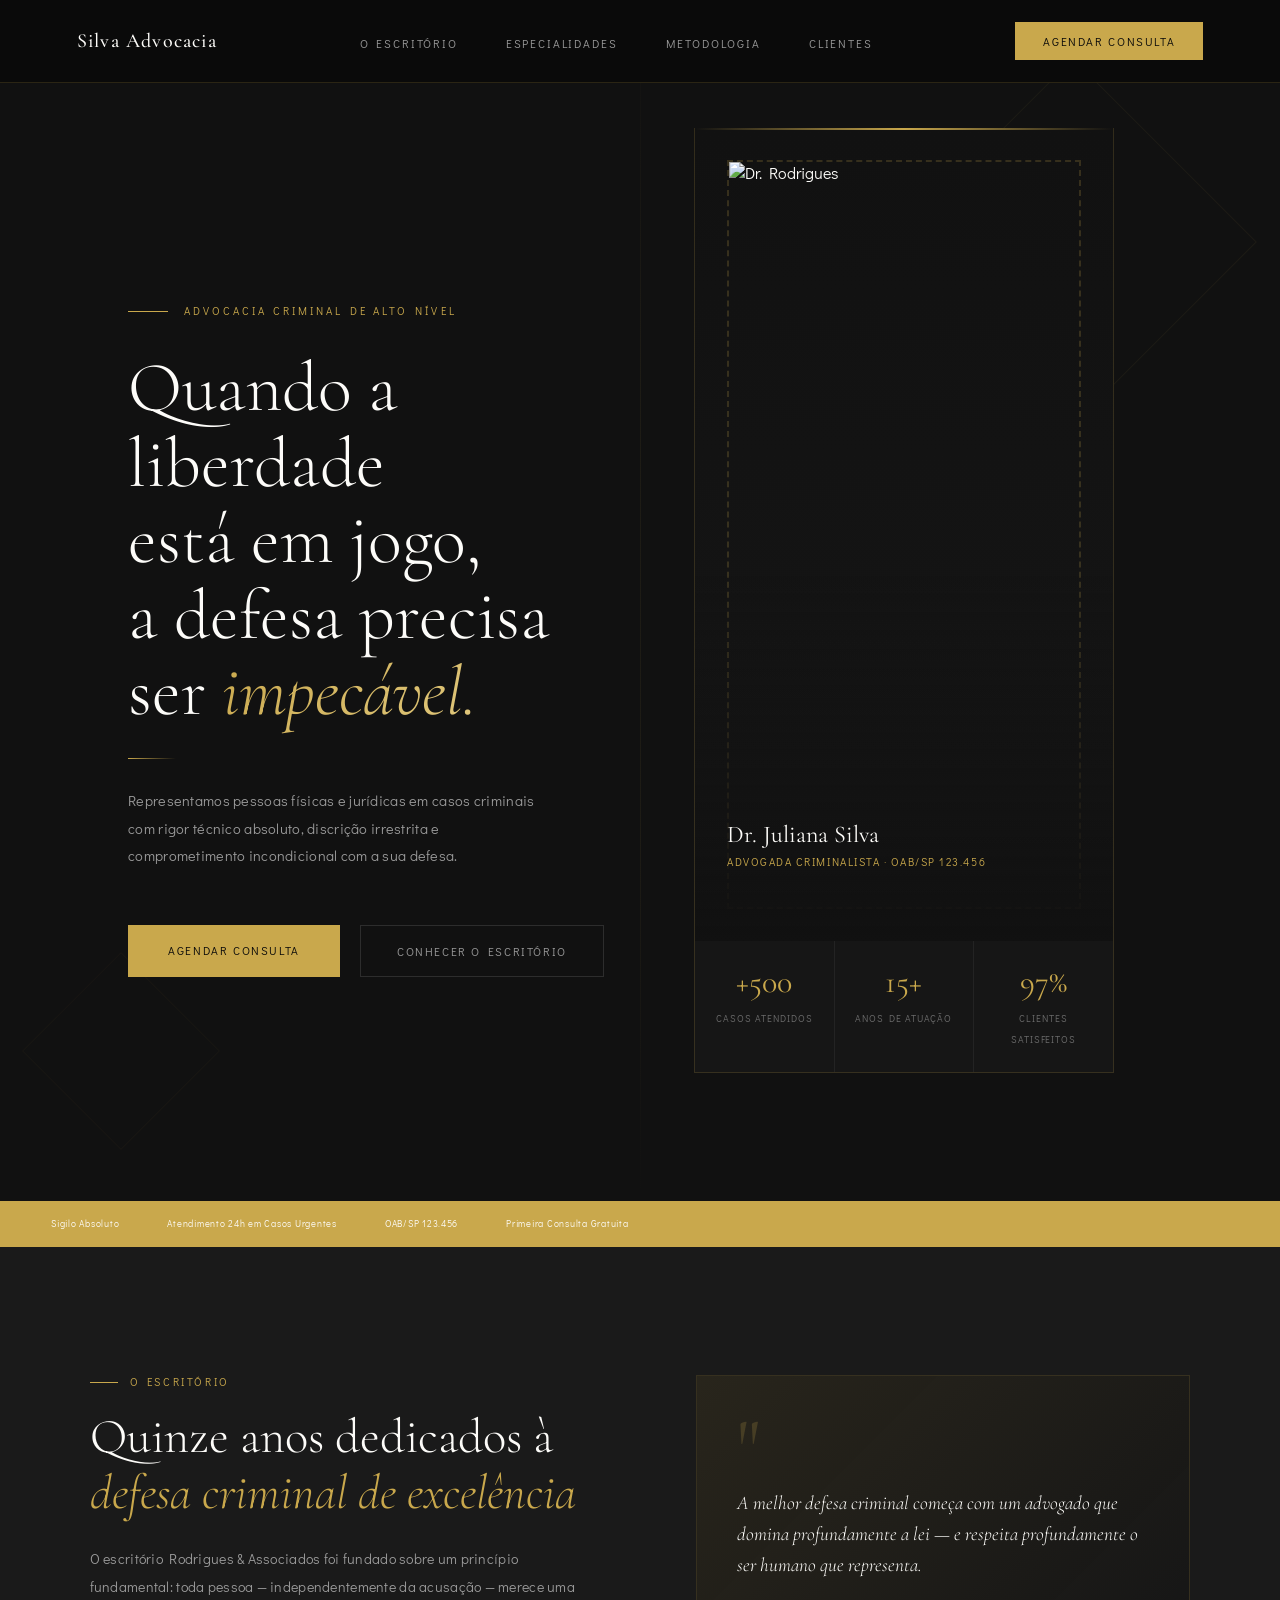
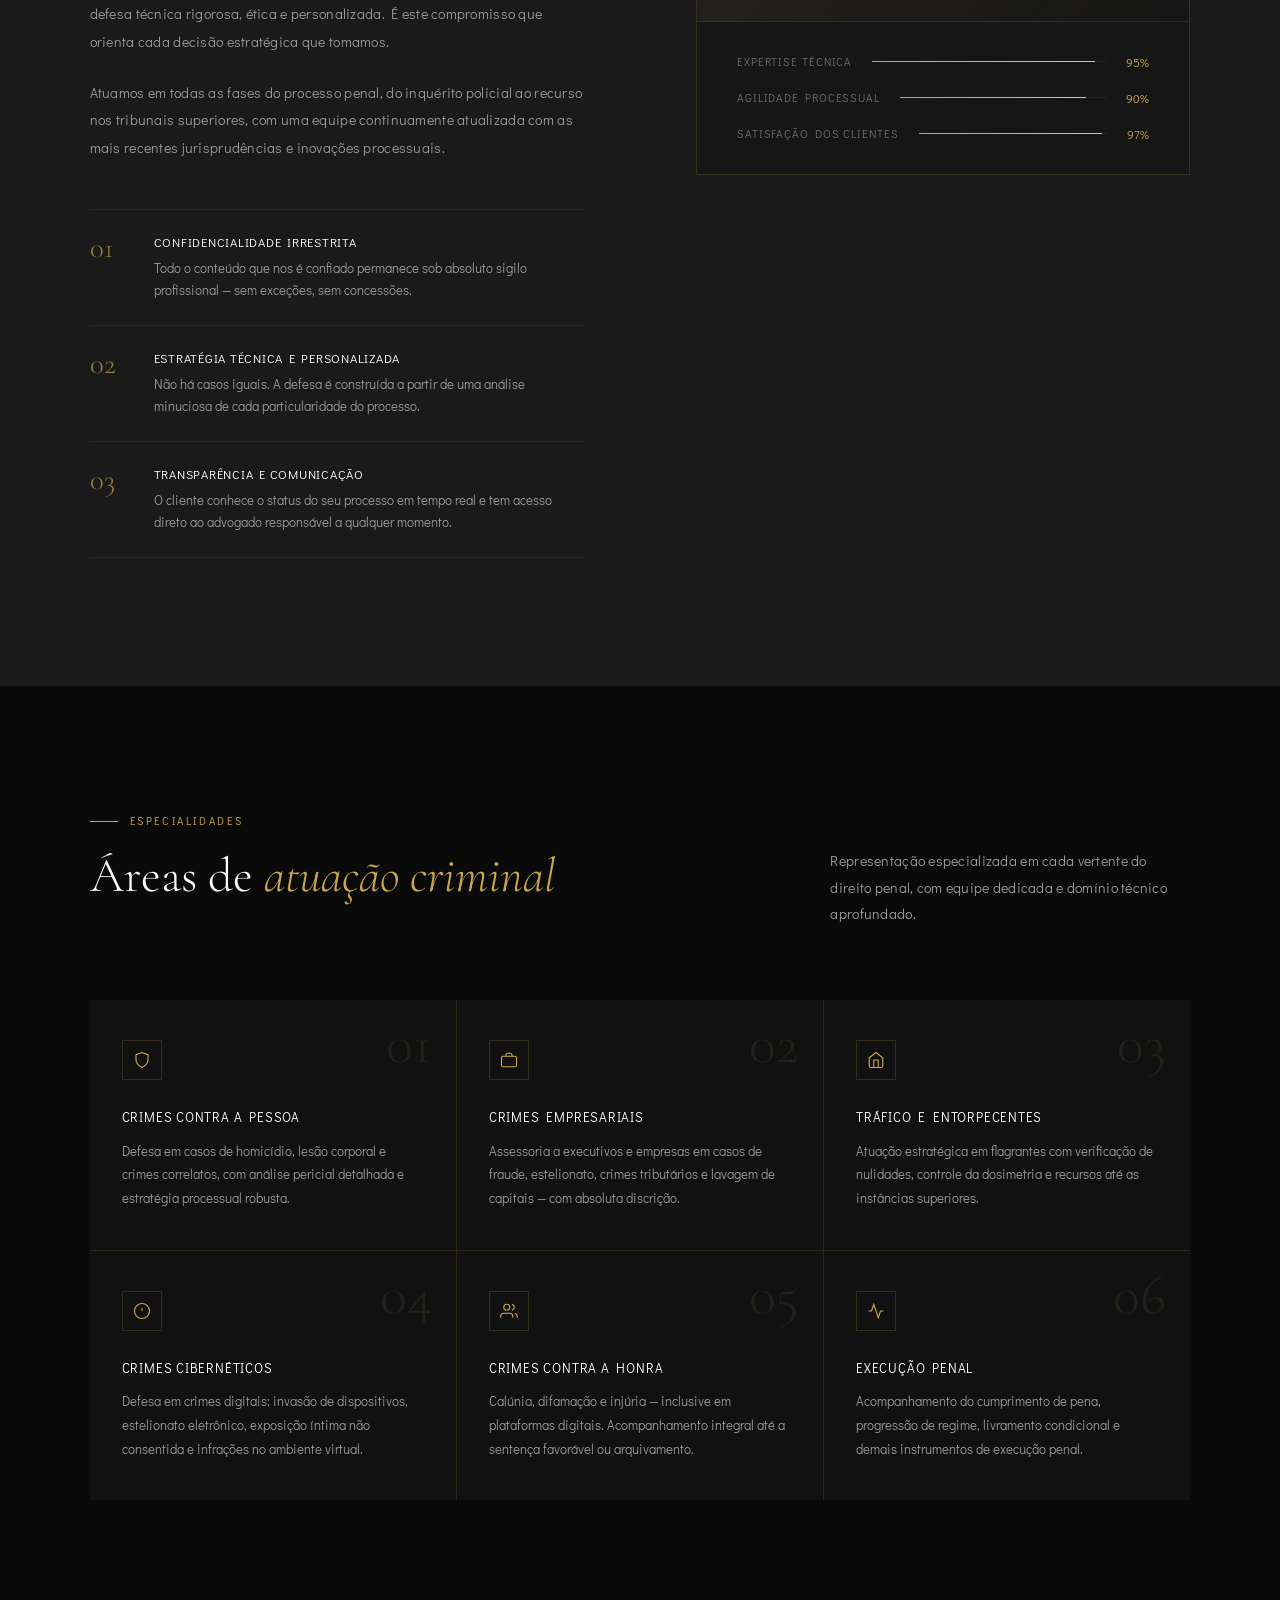
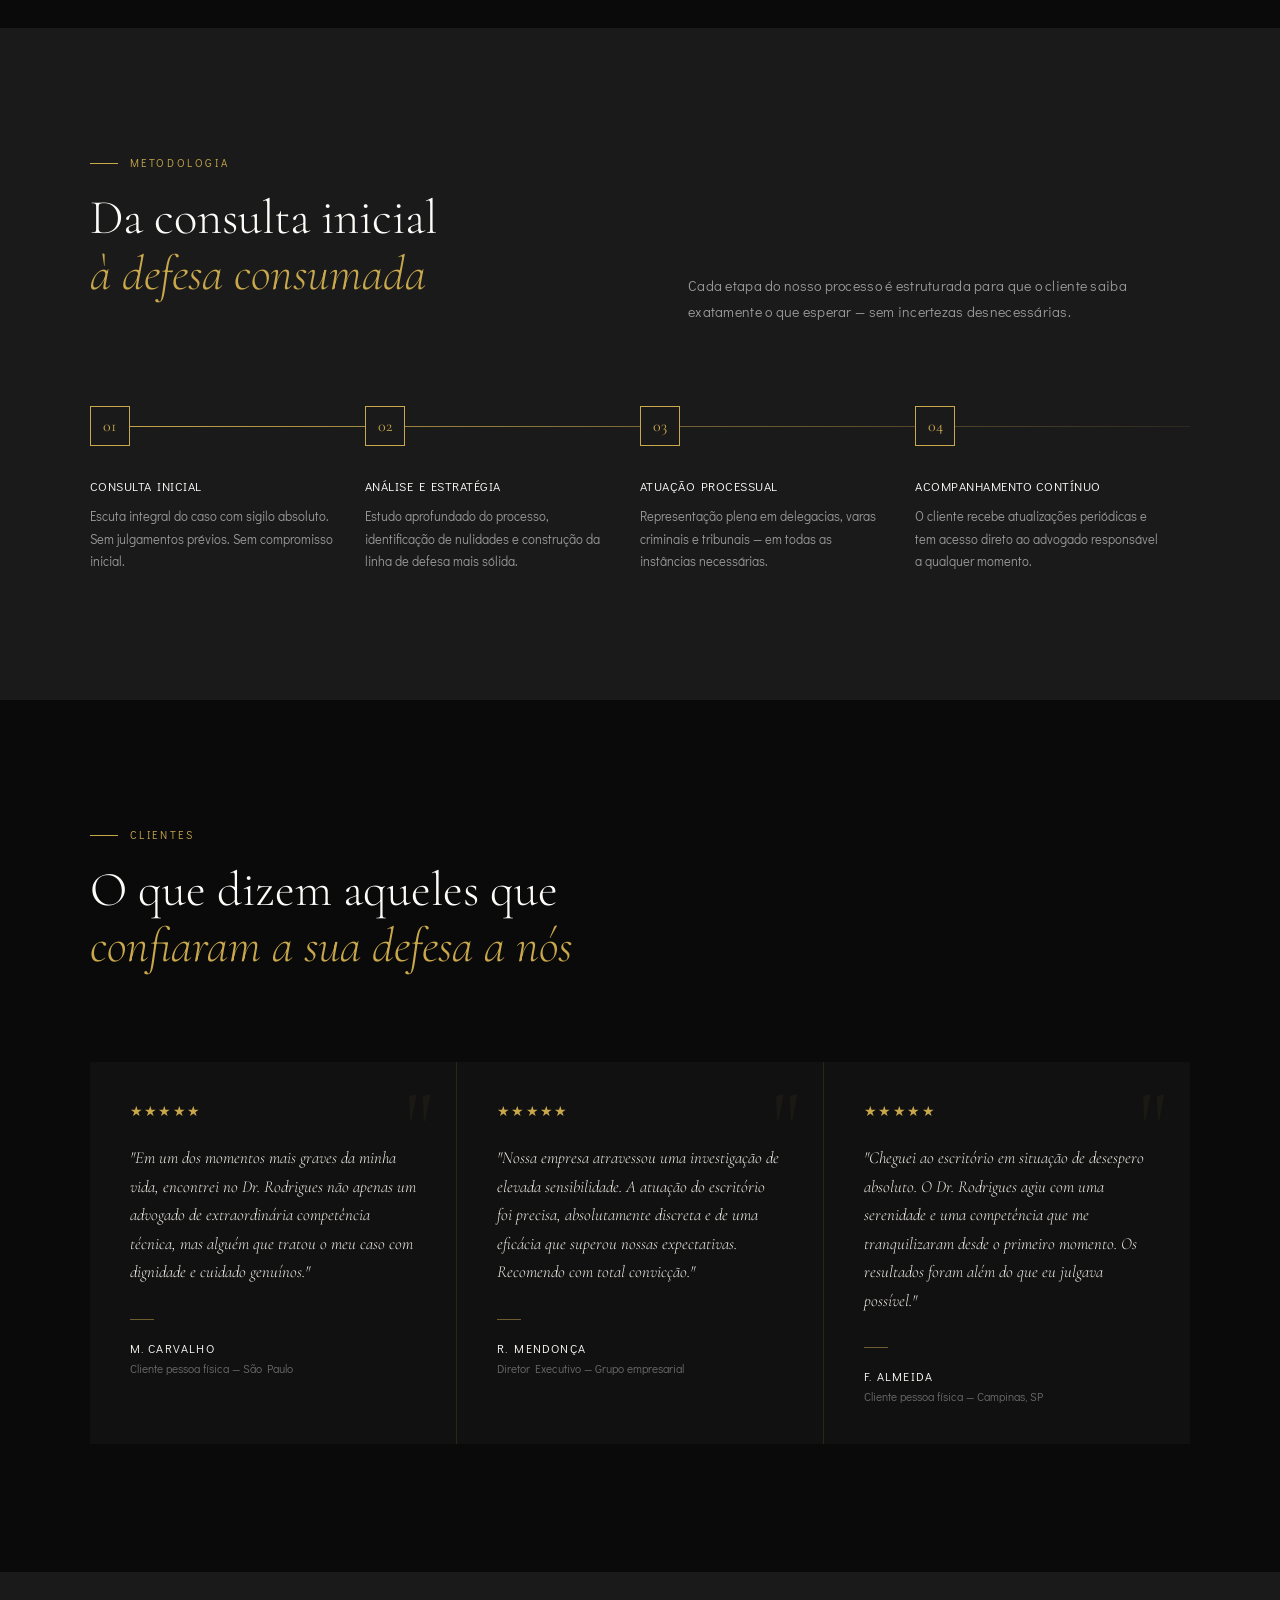
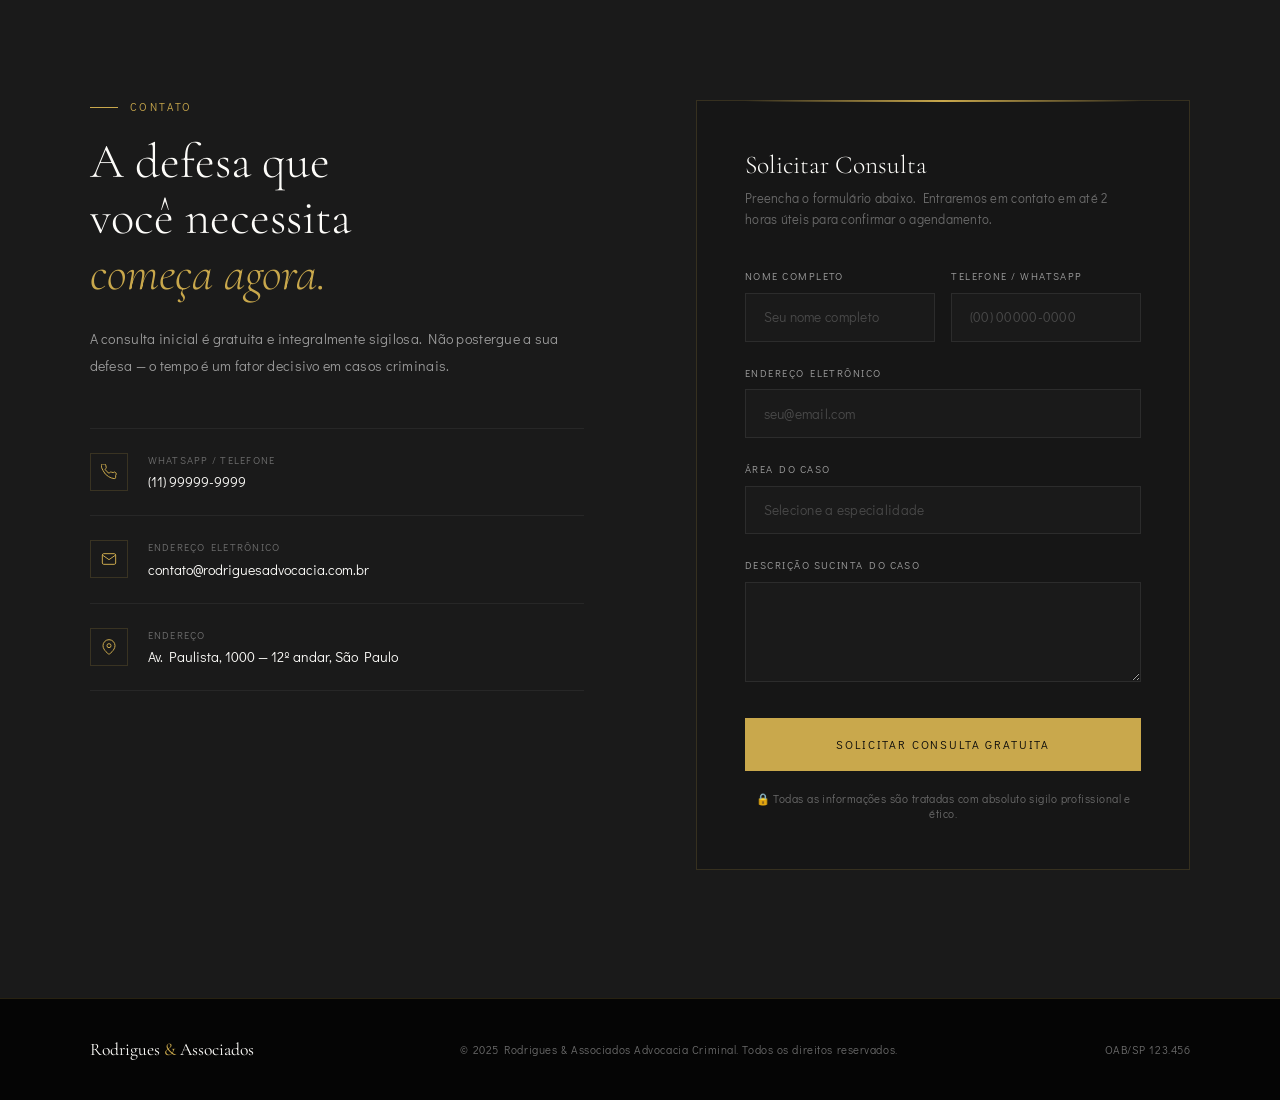
==== index.html @ e5c42076 "arquivo renomeado" ====
<!DOCTYPE html>
<html lang="pt-BR">
<head>
<meta charset="UTF-8">
<meta name="viewport" content="width=device-width, initial-scale=1.0">
<title>Silva — Advocacia Criminal</title>
<link rel="stylesheet" href="style.css">
<link href="https://fonts.googleapis.com/css2?family=Cormorant+Garamond:ital,wght@0,300;0,400;0,500;1,300;1,400;1,500&family=Didact+Gothic&display=swap" rel="stylesheet">

</head>
<body>

<nav>
  <div class="logo">
    Silva Advocacia
  </div>
  <ul class="nav-links">
    <li>
      <a href="#sobre">O Escritório</a>
    </li>
    <li>
      <a href="#areas">Especialidades</a>
    </li>
    <li>
      <a href="#processo">Metodologia</a>
    </li>
    <li>
      <a href="#depoimentos">Clientes</a>
    </li>
  </ul>

  <button class="nav-cta" onclick="document.getElementById('agendamento').scrollIntoView({behavior:'smooth'})">
    Agendar Consulta
  </button>

</nav>

<section class="hero">

  <div class="hero-line"></div>
  <div class="hero-deco"></div>
  <div class="hero-deco2"></div>
  <div class="hero-left">

    <div class="eyebrow-hero">
      Advocacia Criminal de Alto Nível
    </div>

    <h1>
      Quando a liberdade<br>está em jogo,<br>a defesa precisa<br>ser <em>impecável.</em>
    </h1>

    <div class="hero-div"></div>

    <p class="hero-sub">
      Representamos pessoas físicas e jurídicas em casos criminais com rigor técnico absoluto, discrição irrestrita e comprometimento incondicional com a sua defesa.
    </p>

    <div class="hero-btns">
      <a href="#agendamento" class="btn-g">
        Agendar Consulta
      </a>

      <a href="#sobre" class="btn-o">
        Conhecer o Escritório
      </a>

    </div>
  </div>
  <div class="hero-right">
    <div class="photo-wrap">
      <div class="photo-frame">
        <div class="photo-gold-line"></div>

        <!-- ✦ SUBSTITUA O BLOCO ABAIXO pela tag <img> quando tiver a foto:
             <img src="foto-do-advogado.jpg" alt="Dr. Rodrigues">
        -->
        <div class="photo-placeholder">
          <img src="imagens/juliana.svg" alt="Dr. Rodrigues">
        </div>

        <div class="photo-name">

          <div class="photo-name-title">
            Dr. Juliana Silva
          </div>

          <div class="photo-name-sub">
            Advogada Criminalista · OAB/SP 123.456
          </div>

        </div>
      </div>
      <div class="photo-stats">

        <div class="stat-i">
          <span class="stat-n">+500</span>
          <span class="stat-l">Casos Atendidos</span>
        </div>

        <div class="stat-i">
          <span class="stat-n">15+</span>
          <span class="stat-l">Anos de Atuação</span>
        </div>

        <div class="stat-i">
          <span class="stat-n">97%</span>
          <span class="stat-l">Clientes Satisfeitos</span>
        </div>

      </div>
    </div>
  </div>
</section>

<div class="strip">
  <div class="strip-i">
    Sigilo Absoluto
  </div>
  
    <div class="strip-sep"></div>

  <div class="strip-i">
    Atendimento 24h em Casos Urgentes
  </div>

  <div class="strip-sep"></div>

  <div class="strip-i">
    OAB/SP 123.456
  </div>

    <div class="strip-sep"></div>

  <div class="strip-i">
    Primeira Consulta Gratuita
  </div>

</div>

<section class="sobre" id="sobre">
  <div class="sobre-g">

    <div>
      <div class="eyebrow">
        O Escritório
      </div>

      <h2 class="sec-t">
        Quinze anos dedicados à<br><em>defesa criminal de excelência</em>
      </h2>

      <p class="sobre-p">
        O escritório Rodrigues & Associados foi fundado sobre um princípio fundamental: toda pessoa — independentemente da acusação — merece uma defesa técnica rigorosa, ética e personalizada. É este compromisso que orienta cada decisão estratégica que tomamos.
      </p>

      <p class="sobre-p">
        Atuamos em todas as fases do processo penal, do inquérito policial ao recurso nos tribunais superiores, com uma equipe continuamente atualizada com as mais recentes jurisprudências e inovações processuais.
      </p>

      <div class="pilares">
        <div class="pilar">
          <div class="pilar-n">
            01
          </div>

          <div>
            <div class="pilar-t">
            Confidencialidade Irrestrita
          </div>

          <div class="pilar-d">
            Todo o conteúdo que nos é confiado permanece sob absoluto sigilo profissional — sem exceções, sem concessões.
          </div>
        </div>
      </div>

        <div class="pilar">
          <div class="pilar-n">
            02
          </div>

          <div>
            <div class="pilar-t">
              Estratégia Técnica e Personalizada
            </div>

            <div class="pilar-d">
              Não há casos iguais. A defesa é construída a partir de uma análise minuciosa de cada particularidade do processo.
            </div>
          </div>
        </div>

        <div class="pilar">
          <div class="pilar-n">
            03
          </div>

          <div>
            <div class="pilar-t">
              Transparência e Comunicação
            </div>

            <div class="pilar-d">
              O cliente conhece o status do seu processo em tempo real e tem acesso direto ao advogado responsável a qualquer momento.
            </div>
          </div>
        </div>
      </div>
    </div>

    <div class="sobre-aside">
      <div class="aside-top">
        <span class="aside-qm">"</span>

        <div class="aside-q">
          A melhor defesa criminal começa com um advogado que domina profundamente a lei — e respeita profundamente o ser humano que representa.
        </div>
      </div>

      <div class="aside-m">
        <div class="metric">
          <span class="m-lbl">
            Expertise Técnica
          </span>

          <div class="m-track">
            <div class="m-fill" style="width:95%">
            </div>
          </div>

          <span class="m-val">
            95%
          </span>
        </div>

        <div class="metric">
          <span class="m-lbl">
            Agilidade Processual
          </span>

          <div class="m-track">
            <div class="m-fill" style="width:90%">
            </div>
          </div>

          <span class="m-val">
            90%
          </span>
        </div>

        <div class="metric">
          <span class="m-lbl">
            Satisfação dos Clientes
          </span>
          <div class="m-track">
            <div class="m-fill" style="width:97%">
            </div>
          </div>
          <span class="m-val">
            97%
          </span>
        </div>
      </div>
    </div>
  </div>
</section>

<section class="areas" id="areas">
  <div class="areas-h">
    <div>
      <div class="eyebrow">
        Especialidades
      </div>

      <h2 class="sec-t">
        Áreas de <em>atuação criminal</em>
      </h2>
    </div>

    <p class="sec-s" style="max-width:360px;">
      Representação especializada em cada vertente do direito penal, com equipe dedicada e domínio técnico aprofundado.
    </p>
  </div>

  <div class="areas-g">
    <div class="area-c">
      <div class="area-num">
        01
      </div>

      <div class="area-ico">
        <svg viewBox="0 0 24 24">
          <path d="M12 22s8-4 8-10V5l-8-3-8 3v7c0 6 8 10 8 10z"/>
        </svg>
      </div>

      <div class="area-t">
        Crimes contra a Pessoa
      </div>

      <div class="area-d">
        Defesa em casos de homicídio, lesão corporal e crimes correlatos, com análise pericial detalhada e estratégia processual robusta.
      </div>
    </div>

    <div class="area-c">
      <div class="area-num">
        02
      </div>

      <div class="area-ico">
        <svg viewBox="0 0 24 24">
          <rect x="2" y="7" width="20" height="14" rx="2"/>
          <path d="M16 7V5a2 2 0 00-2-2h-4a2 2 0 00-2 2v2"/>
        </svg>
      </div>

      <div class="area-t">
        Crimes Empresariais
      </div>

      <div class="area-d">
        Assessoria a executivos e empresas em casos de fraude, estelionato, crimes tributários e lavagem de capitais — com absoluta discrição.
      </div>
    </div>

    <div class="area-c">
      <div class="area-num">
        03
      </div>

      <div class="area-ico">
        <svg viewBox="0 0 24 24">
          <path d="M3 9l9-7 9 7v11a2 2 0 01-2 2H5a2 2 0 01-2-2z"/>
          <polyline points="9 22 9 12 15 12 15 22"/>
        </svg>
      </div>

      <div class="area-t">
        Tráfico e Entorpecentes
      </div>

      <div class="area-d">
        Atuação estratégica em flagrantes com verificação de nulidades, controle da dosimetria e recursos até as instâncias superiores.
      </div>
    </div>

    <div class="area-c">
      <div class="area-num">
        04
      </div>

      <div class="area-ico">
        <svg viewBox="0 0 24 24">
          <circle cx="12" cy="12" r="10"/>
          <line x1="12" y1="8" x2="12" y2="12"/>
          <line x1="12" y1="16" x2="12.01" y2="16"/>
        </svg>
      </div>

      <div class="area-t">
        Crimes Cibernéticos
      </div>

      <div class="area-d">
        Defesa em crimes digitais: invasão de dispositivos, estelionato eletrônico, exposição íntima não consentida e infrações no ambiente virtual.
      </div>
    </div>

    <div class="area-c">
      <div class="area-num">
        05
      </div>

      <div class="area-ico">
        <svg viewBox="0 0 24 24">
          <path d="M17 21v-2a4 4 0 00-4-4H5a4 4 0 00-4 4v2"/>
          <circle cx="9" cy="7" r="4"/>
          <path d="M23 21v-2a4 4 0 00-3-3.87"/>
          <path d="M16 3.13a4 4 0 010 7.75"/>
        </svg>
      </div>

      <div class="area-t">
        Crimes contra a Honra
      </div>

      <div class="area-d">
        Calúnia, difamação e injúria — inclusive em plataformas digitais. Acompanhamento integral até a sentença favorável ou arquivamento.
      </div>
    </div>

    <div class="area-c">
      <div class="area-num">
        06
      </div>

      <div class="area-ico">
        <svg viewBox="0 0 24 24">
          <polyline points="22 12 18 12 15 21 9 3 6 12 2 12"/>
        </svg>
      </div>

      <div class="area-t">
        Execução Penal
      </div>

      <div class="area-d">
        Acompanhamento do cumprimento de pena, progressão de regime, livramento condicional e demais instrumentos de execução penal.
      </div>
    </div>

  </div>
</section>

<section class="processo" id="processo">
  <div class="proc-h">
    <div>
      <div class="eyebrow">
        Metodologia
      </div>

      <h2 class="sec-t">
        Da consulta inicial<br><em>à defesa consumada</em>
      </h2>
    </div>

    <p class="sec-s">
      Cada etapa do nosso processo é estruturada para que o cliente saiba exatamente o que esperar — sem incertezas desnecessárias.
    </p>
  </div>

  <div class="steps">
    <div class="steps-line"></div>

    <div class="step">
      <div class="step-c">
        01
      </div>

      <div class="step-t">
        Consulta Inicial
      </div>

      <div class="step-d">
        Escuta integral do caso com sigilo absoluto. Sem julgamentos prévios. Sem compromisso inicial.
      </div>
    </div>

    <div class="step">
      <div class="step-c">
        02
      </div>

      <div class="step-t">
        Análise e Estratégia
      </div>

      <div class="step-d">
        Estudo aprofundado do processo, identificação de nulidades e construção da linha de defesa mais sólida.
      </div>
    </div>

    <div class="step">
      <div class="step-c">
        03
      </div>

      <div class="step-t">
        Atuação Processual
      </div>

      <div class="step-d">
        Representação plena em delegacias, varas criminais e tribunais — em todas as instâncias necessárias.
      </div>
    </div>

    <div class="step">
      <div class="step-c">
        04
      </div>

      <div class="step-t">
        Acompanhamento Contínuo
      </div>

      <div class="step-d">
        O cliente recebe atualizações periódicas e tem acesso direto ao advogado responsável a qualquer momento.
      </div>
    </div>
  </div>
</section>

<section class="depoimentos" id="depoimentos">
  <div class="dep-h">
    <div>
      <div class="eyebrow">
        Clientes
      </div>

      <h2 class="sec-t">
        O que dizem aqueles que<br><em>confiaram a sua defesa a nós</em>
      </h2>
    </div>
  </div>

  <div class="dep-g">
    <div class="dep-c">
      <div class="dep-stars">
        ★★★★★
      </div>

      <div class="dep-txt">
        "Em um dos momentos mais graves da minha vida, encontrei no Dr. Rodrigues não apenas um advogado de extraordinária competência técnica, mas alguém que tratou o meu caso com dignidade e cuidado genuínos."
      </div>

      <div class="dep-sep"></div>
      <div class="dep-name">
        M. Carvalho
      </div>

      <div class="dep-role">
        Cliente pessoa física — São Paulo
      </div>
    </div>

    <div class="dep-c">
      <div class="dep-stars">
        ★★★★★
      </div>

      <div class="dep-txt">
        "Nossa empresa atravessou uma investigação de elevada sensibilidade. A atuação do escritório foi precisa, absolutamente discreta e de uma eficácia que superou nossas expectativas. Recomendo com total convicção."
      </div>

      <div class="dep-sep"></div>

      <div class="dep-name">
        R. Mendonça
      </div>

      <div class="dep-role">
        Diretor Executivo — Grupo empresarial
      </div>
    </div>

    <div class="dep-c">
      <div class="dep-stars">
        ★★★★★
      </div>
      <div class="dep-txt">
        "Cheguei ao escritório em situação de desespero absoluto. O Dr. Rodrigues agiu com uma serenidade e uma competência que me tranquilizaram desde o primeiro momento. Os resultados foram além do que eu julgava possível."
      </div>

      <div class="dep-sep"></div>
      <div class="dep-name">
        F. Almeida
      </div>

      <div class="dep-role">
        Cliente pessoa física — Campinas, SP
      </div>
    </div>
  </div>
</section>

<section class="agendamento" id="agendamento">
  <div class="agend-g">
    <div>
      <div class="eyebrow">
        Contato
      </div>

      <h2 class="sec-t">
        A defesa que<br>você necessita<br><em>começa agora.</em>
      </h2>

      <p class="sec-s">
        A consulta inicial é gratuita e integralmente sigilosa. Não postergue a sua defesa — o tempo é um fator decisivo em casos criminais.
      </p>

      <div class="contatos">
        <div class="contato">
          <div class="ct-ico">
            <svg viewBox="0 0 24 24">
              <path d="M22 16.92v3a2 2 0 01-2.18 2 19.79 19.79 0 01-8.63-3.07A19.5 19.5 0 013.07 9.81 19.79 19.79 0 01.06 1.18 2 2 0 012.06 0h3a2 2 0 012 1.72c.127.96.361 1.903.7 2.81a2 2 0 01-.45 2.11L6.09 7.91a16 16 0 006 6l1.27-1.27a2 2 0 012.11-.45c.907.339 1.85.573 2.81.7A2 2 0 0122 16.92z"/>
            </svg>
          </div>

          <div>
            <div class="ct-l">
              WhatsApp / Telefone
            </div>

            <div class="ct-v">
              (11) 99999-9999
            </div>
          </div>
        </div>

        <div class="contato">
          <div class="ct-ico">
            <svg viewBox="0 0 24 24">
              <path d="M4 4h16c1.1 0 2 .9 2 2v12c0 1.1-.9 2-2 2H4c-1.1 0-2-.9-2-2V6c0-1.1.9-2 2-2z"/>
              <polyline points="22,6 12,13 2,6"/>
            </svg>
          </div>

          <div>
            <div class="ct-l">
              Endereço Eletrônico
            </div>

            <div class="ct-v">
              contato@rodriguesadvocacia.com.br
            </div>
          </div>
        </div>

        <div class="contato">
          <div class="ct-ico">
            <svg viewBox="0 0 24 24">
              <path d="M21 10c0 7-9 13-9 13s-9-6-9-13a9 9 0 0118 0z"/>
              <circle cx="12" cy="10" r="3"/>
            </svg>
          </div>

          <div>
            <div class="ct-l">
              Endereço
            </div>

            <div class="ct-v">
              Av. Paulista, 1000 — 12º andar, São Paulo
            </div>
          </div>
        </div>
      </div>
    </div>

    <div class="form-w">
      <div class="form-h">
        Solicitar Consulta
      </div>

      <div class="form-s">
        Preencha o formulário abaixo. Entraremos em contato em até 2 horas úteis para confirmar o agendamento.
      </div>

      <div class="fg-row">
        <div class="fg">
          <label>
            Nome Completo
          </label>

          <input type="text" placeholder="Seu nome completo">
        </div>

        <div class="fg">
          <label>
            Telefone / WhatsApp
          </label>

          <input type="tel" placeholder="(00) 00000-0000">
        </div>
      </div>

      <div class="fg">
        <label>
          Endereço Eletrônico
        </label>
        <input type="email" placeholder="seu@email.com">
      </div>

      <div class="fg">
        <label>
          Área do Caso
        </label>

        <select>
          <option value="" disabled selected>
            Selecione a especialidade
          </option>

          <option>
            Crimes contra a Pessoa
          </option>

          <option>
            Crimes Empresariais
          </option>

          <option>
            Tráfico e Entorpecentes
          </option>

          <option>
            Crimes Cibernéticos
          </option>

          <option>
            Crimes contra a Honra
          </option>

          <option>
            Execução Penal
          </option>

          <option>
            Outro
          </option>

        </select>
      </div>

      <div class="fg">
        <label>
          Descrição Sucinta do Caso
        </label>

        <textarea placeholder="Descreva brevemente a situação...">
        </textarea>
      </div>

      <button class="btn-sub">
        Solicitar Consulta Gratuita
      </button>

      <div class="form-note">
        🔒 Todas as informações são tratadas com absoluto sigilo profissional e ético.
      </div>
    </div>
  </div>
</section>

<footer>
  <div class="f-logo">
    Rodrigues <span>&</span> Associados
  </div>

  <div class="f-copy">
    © 2025 Rodrigues & Associados Advocacia Criminal. Todos os direitos reservados.
  </div>

  <div class="f-oab">
    OAB/SP 123.456
  </div>
  
</footer>
</body>
</html>
---- style.css ----
:root {
    --black:      #0A0A0A;
    --black-r:    #111111;
    --black-s:    #1A1A1A;
    --black-c:    #161616;
    --gold:       #C9A84C;
    --gold-l:     #E2C97E;
    --gold-dim:   rgba(201,168,76,0.1);
    --off:        #F0EDE6;
    --white:      #FDFCF9;
    --gray:       #6B6B6B;
    --gray-l:     #9A9A9A;
    --gray-m:     #4A4A4A;
    --bdr:        rgba(201,168,76,0.18);
    --bdr-s:      rgba(255,255,255,0.06);
  }
  *,*::before,*::after{
    box-sizing:border-box;
    margin:0;
    padding:0
    }

  html{
    scroll-behavior:smooth
    }

  body{
    font-family:'Didact Gothic',sans-serif;background:
    var(--black);
    color:var(--white);
    overflow-x:hidden
    }

  nav{
    position:fixed;
    top:0;
    left:0;
    right:0;
    z-index:100;
    display:flex;
    align-items:center;
    justify-content:space-between;
    padding:1.4rem 6%;
    background:rgba(10,10,10,0.94);
    backdrop-filter:blur(20px);
    border-bottom:1px solid var(--bdr)
    }

  .logo{
    font-family:'Cormorant Garamond',serif;
    font-size:1.25rem;
    font-weight:500;
    color:var(--white);
    letter-spacing:.06em
    }

  .logo span{
    color:var(--gold)
    }

  .nav-links{
    display:flex;
    gap:3rem;
    list-style:none
    }

  .nav-links a{
    font-size:.72rem;
    letter-spacing:.16em;
    text-transform:uppercase;
    color:var(--gray-l);
    text-decoration:none;
    transition:color .2s
    }

  .nav-links a:hover{
    color:var(--gold)
    }

  .nav-cta{
    font-family:'Didact Gothic',sans-serif;
    font-size:.72rem;
    letter-spacing:.14em;
    text-transform:uppercase;
    color:var(--black);
    background:var(--gold);
    border:none;
    padding:.7rem 1.75rem;
    cursor:pointer;
    transition:background .2s
    }

  .nav-cta:hover{
    background:var(--gold-l)
    }

  .hero{
    min-height:100vh;
    display:grid;
    grid-template-columns:1fr 1fr;
    position:relative;
    overflow:hidden;
    background:var(--black-r)
    }

  .hero-line{
    position:absolute;
    top:0;
    bottom:0;
    left:50%;
    width:1px;
    background:linear-gradient(180deg,transparent,var(--gold) 30%,var(--gold) 70%,transparent);
    opacity:.07
    }

  .hero-deco{
    position:absolute;
    top:7rem;
    right:6%;
    width:260px;
    height:260px;
    border:1px solid var(--bdr);
    transform:rotate(45deg);opacity:.35
    }

  .hero-deco2{
    position:absolute;
    bottom:5rem;
    left:4%;
    width:140px;
    height:140px;
    border:1px solid var(--bdr);
    transform:rotate(45deg);
    opacity:.18
    }

  .hero-left{
    display:flex;
    flex-direction:column;
    justify-content:center;
    padding:11rem 5% 6rem 7%;
    position:relative;z-index:2
    }

  .eyebrow-hero{
    font-size:.68rem;
    letter-spacing:.28em;
    text-transform:uppercase;
    color:var(--gold);
    margin-bottom:2rem;
    display:flex;
    align-items:center;
    gap:1rem
    }

  .eyebrow-hero::before{
    content:'';
    width:40px;
    height:1px;
    background:var(--gold)
    }

  .hero h1{
    font-family:'Cormorant Garamond',serif;
    font-size:clamp(3rem,5.5vw,5rem);
    font-weight:300;
    line-height:1.08;
    color:var(--white);
    margin-bottom:1.75rem
    }

  .hero h1 em{
    font-style:italic;
    background:linear-gradient(135deg,var(--gold),var(--gold-l));-webkit-background-clip:text;
    -webkit-text-fill-color:transparent;
    background-clip:text
    }

  .hero-div{
    width:48px;
    height:1px;
    background:linear-gradient(90deg,var(--gold),transparent);
    margin-bottom:1.75rem
    }

  .hero-sub{
    font-size:.9rem;
    line-height:1.9;
    color:var(--gray-l);
    max-width:420px;
    margin-bottom:3.5rem;
    letter-spacing:.02em
    }

  .hero-btns{
    display:flex;
    gap:1.25rem;
    flex-wrap:wrap
    }

  .btn-g{
    font-family:'Didact Gothic',sans-serif;
    font-size:.72rem;
    letter-spacing:.14em;
    text-transform:uppercase;
    color:var(--black);
    background:var(--gold);
    border:none;
    padding:1.1rem 2.5rem;
    cursor:pointer;
    transition:all .2s;
    text-decoration:none;
    display:inline-block
    }

  .btn-g:hover{
    background:var(--gold-l);
    transform:translateY(-2px)
    }

  .btn-o{
    font-family:'Didact Gothic',sans-serif;
    font-size:.72rem;
    letter-spacing:.14em;
    text-transform:uppercase;
    color:var(--gray-l);
    border:1px solid rgba(255,255,255,.12);
    background:transparent;
    padding:1.1rem 2.25rem;
    cursor:pointer;
    transition:all .2s;
    text-decoration:none;
    display:inline-block
    }

  .btn-o:hover{
    border-color:var(--gold);
    color:var(--gold)
    }

  .hero-right{
    position:relative;
    z-index:2;
    display:flex;
    align-items:flex-end;
    justify-content:center;
    padding:0 6% 0 2%
    }

  .photo-wrap{
    width:100%;
    max-width:420px;
    height:100%;
    min-height:100vh;
    position:relative;
    display:flex;
    flex-direction:column;
    justify-content:flex-end
    }

  .photo-frame{
    position:relative;
    flex:1;
    min-height:75vh;
    border-left:1px solid var(--bdr);
    border-right:1px solid var(--bdr);
    overflow:hidden;
    background:linear-gradient(180deg,var(--black-r) 0%,var(--black-c) 100%);
  }
  .photo-frame img{
    width:100%;
    height:100%;
    object-fit:cover;
    object-position:center top;
    transition: transform .8s ease;
    display:block;
    filter:grayscale(15%)
    }

    .photo-frame:hover img{
    transform: scale(1.04);
}

  .photo-placeholder{
    position:absolute;
    inset:0;
    display:flex;
    flex-direction:column;
    align-items:center;
    justify-content:center;
    gap:1rem;
    border:2px dashed rgba(201,168,76,0.2);
    margin:2rem;
  }
  .photo-placeholder svg{
    width:48px;
    height:48px;
    stroke:var(--gold);
    fill:none;
    stroke-width:1;
    opacity:.4
    }

  .photo-placeholder span{
    font-size:.7rem;
    letter-spacing:.14em;
    text-transform:uppercase;
    color:var(--gray);
    text-align:center;
    line-height:1.6
    }

  .photo-frame::after{
    content:'';
    position:absolute;
    bottom:0;
    left:0;
    right:0;
    height:45%;
    background:linear-gradient(0deg,var(--black-r) 0%,transparent 100%);
    pointer-events:none;
  }

  .photo-gold-line{
    position:absolute;
    top:0;
    left:0;
    right:0;
    height:2px;
    background:linear-gradient(90deg,transparent,var(--gold),transparent)
    }

  .photo-stats{
    display:grid;
    grid-template-columns:repeat(3,1fr);
    border:1px solid var(--bdr);border-top:none;
    background:var(--black-c);
    }

  .stat-i{
    padding:1.6rem 1rem;
    border-right:1px solid var(--bdr-s);
    text-align:center
    }

  .stat-i:hover .stat-n{
    transform: scale(1.1);
}

  .stat-i:last-child{
    border-right:none
    }

  .stat-n{
    font-family:'Cormorant Garamond',serif;
    font-size:2rem;
    font-weight:400;
    color:var(--gold);
    line-height:1;
    transition: .3s;
    display:block;
    margin-bottom:.4rem
    }

  .stat-l{
    font-size:.6rem;
    letter-spacing:.1em;
    text-transform:uppercase;
    color:var(--gray);line-height:1.4
    }

  .photo-name{
    position:absolute;
    bottom:4.5rem;
    left:0;
    right:0;
    z-index:2;
    padding:0 2rem;
  }

  .photo-name-title{
    font-family:'Cormorant Garamond',serif;
    font-size:1.5rem;
    font-weight:400;
    color:var(--white);
    line-height:1.2;
    margin-bottom:.3rem
    }

  .photo-name-sub{
    font-size:.68rem;
    letter-spacing:.14em;
    text-transform:uppercase;
    color:var(--gold)
    }

  .strip{
    background: var(--gold);
    padding: 1rem 4%;
    display: flex;
    align-items: center;
    justify-content: flex-start;
    gap: 1.5rem;
    flex-wrap: nowrap;
    position: relative;
    overflow: hidden;
}

.strip-i{
        font-size: .58rem;
        letter-spacing: .08em;
        line-height: 1.5;
    }

.strip-content{
        display: flex;
        gap: 3rem;
        animation: marquee 18s linear infinite;
    }

.strip::before{
    content: '';
    position: absolute;
    top: 0;
    left: -150%;
    width: 40%;
    height: 100%;
    background: linear-gradient(
        90deg,
        transparent,
        rgba(255,255,255,.35),
        transparent
    );
    animation: brilhoFaixa 6s linear infinite;
}

@keyframes brilhoFaixa{
    100%{
        left: 200%;
    }
}

  section{
    padding:8rem 7%;
    position:relative;
    z-index:1
    }

  .eyebrow{
    font-size:.68rem;
    letter-spacing:.24em;
    text-transform:uppercase;
    color:var(--gold);
    margin-bottom:1.25rem;
    display:flex;
    align-items:center;
    gap:.75rem
    }

  .eyebrow::before{
    content:'';
    width:28px;
    height:1px;
    background:var(--gold)
    }

  .sec-t{
    font-family:'Cormorant Garamond',serif;
    font-size:clamp(2.2rem,3.8vw,3.4rem);
    font-weight:300;
    line-height:1.15;
    color:var(--white);
    margin-bottom:1.5rem
    }

  .sec-t em{
    font-style:italic;
    color:var(--gold)
    }

  .sec-s{
    font-size:.88rem;
    line-height:1.9;
    color:var(--gray-l);
    max-width:520px;
    letter-spacing:.02em
    }

  .sobre{
    background:var(--black-s)
    }

  .sobre-g{
    display:grid;
    grid-template-columns:1fr 1fr;
    gap:7rem;
    align-items:start
    }

  .sobre-p{
    font-size:.88rem;
    line-height:1.95;
    color:var(--gray-l);
    margin-bottom:1.5rem;
    letter-spacing:.02em
    }

  .pilares{
    margin-top:3rem;
    border-top:1px solid var(--bdr-s)
    }

  .pilar{
    display:flex;
    gap:1.5rem;
    padding:1.5rem 0;
    border-bottom:1px solid var(--bdr-s)
    }

  .pilar-n{
    font-family:'Cormorant Garamond',serif;
    font-size:1.8rem;
    font-weight:300;
    color:var(--gold);
    line-height:1;
    flex-shrink:0;
    width:2.5rem;opacity:.7
    }

  .pilar-t{
    font-size:.78rem;
    letter-spacing:.06em;
    color:var(--white);
    margin-bottom:.4rem;
    text-transform:uppercase
    }

  .pilar-d{
    font-size:.82rem;
    color:var(--gray-l);
    line-height:1.7
   }

  .sobre-aside{
    position:sticky;
    top:8rem;
    border:1px solid var(--bdr);
    background:var(--black-c);
    overflow:hidden
    }

  .aside-top{
    padding:2.5rem;
    border-bottom:1px solid var(--bdr-s);
    background:linear-gradient(135deg,var(--gold-dim),transparent)
    }

  .aside-qm{
    font-family:'Cormorant Garamond',serif;
    font-size:5rem;
    color:var(--gold);
    opacity:.2;
    line-height:.8;
    margin-bottom:.5rem;
    display:block
    }

  .aside-q{
    font-family:'Cormorant Garamond',serif;
    font-size:1.2rem;
    font-weight:300;
    font-style:italic;
    color:var(--white);
    line-height:1.6
    }

  .aside-m{
    padding:2rem 2.5rem;
    display:flex;
    flex-direction:column;
    gap:1.25rem
    }

  .metric{
    display:flex;
    justify-content:space-between;
    align-items:center
    }

  .m-lbl{
    font-size:.7rem;
    letter-spacing:.08em;
    text-transform:uppercase;
    color:var(--gray)
    }

  .m-track{
    flex:1;
    height:1px;
    background:var(--bdr-s);
    margin:0 1.25rem;
    position:relative
    }

  .m-fill{
    position:absolute;
    top:0;
    left:0;
    height:100%;
    background:linear-gradient(90deg,var(--gold),var(--gold-l))
    }

  .m-val{
    font-size:.75rem;
    color:var(--gold)
    }

  .areas{
    background:var(--black)
    }
    
  .areas-h{
    display:flex;
    justify-content:space-between;
    align-items:flex-end;
    margin-bottom:4.5rem;
    flex-wrap:wrap;
    gap:2rem
    }

  .areas-g{
    display:grid;
    grid-template-columns:repeat(3,1fr);
    gap:1px;
    background:var(--bdr)
    }

  .area-c{
    background:var(--black-r);
    padding:2.5rem 2rem;
    position:relative;
    overflow:hidden;
    transition:background .3s;
    cursor:default
    }

  .area-c::after{
    content:'';
    position:absolute;
    bottom:0;
    left:0;
    right:0;
    height:1px;
    background:linear-gradient(90deg,transparent,var(--gold),transparent);transform:scaleX(0);
    transform-origin:left;
    transition:transform .4s
    }

  .area-c:hover{
    background:var(--black-c)
    }

  .area-c:hover::after{
    transform:scaleX(1)
    }

  .area-num{
    font-family:'Cormorant Garamond',serif;
    font-size:3.5rem;
    font-weight:300;
    color:var(--gold);
    opacity:.1;
    position:absolute;
    top:1rem;
    right:1.5rem;
    line-height:1;transition:opacity .3s
    }

  .area-c:hover .area-num{
    opacity:.2
    }

  .area-ico{
    width:40px;
    height:40px;
    margin-bottom:1.75rem;
    border:1px solid var(--bdr);
    display:flex;
    align-items:center;
    justify-content:center;
    transition:border-color .3s
    }

  .area-c:hover .area-ico{
    border-color:var(--gold)
    }

  .area-ico svg{
    width:18px;
    height:18px;
    stroke:var(--gold);
    fill:none;
    stroke-width:1.5
    }

  .area-t{
    font-size:.82rem;
    letter-spacing:.06em;
    color:var(--white);
    margin-bottom:.85rem;
    text-transform:uppercase
    }

  .area-d{
    font-size:.82rem;
    line-height:1.8;
    color:var(--gray-l)
    }

  .processo{
    background:var(--black-s)
    }

  .proc-h{
    display:grid;
    grid-template-columns:1fr 1fr;
    gap:6rem;
    align-items:end;
    margin-bottom:5rem
    }

  .steps{
    display:grid;
    grid-template-columns:repeat(4,1fr);
    position:relative
    }

  .steps-line{
    position:absolute;
    top:20px;
    left:0;
    right:0;height:1px;
    background:linear-gradient(90deg,var(--gold),rgba(201,168,76,.1))
    }

  .step{
    padding-right:2rem
    }

  .step-c{
    width:40px;
    height:40px;
    border:1px solid var(--gold);
    display:flex;
    align-items:center;
    justify-content:center;
    font-family:'Cormorant Garamond',serif;
    font-size:1rem;
    color:var(--gold);
    background:var(--black-s);
    margin-bottom:2rem;
    position:relative;
    z-index:1
    }

  .step-t{
    font-size:.78rem;
    letter-spacing:.04em;
    color:var(--white);
    margin-bottom:.7rem;
    text-transform:uppercase
    }

  .step-d{
    font-size:.8rem;
    line-height:1.75;
    color:var(--gray-l)
    }

  .depoimentos{
    background:var(--black)
    }

  .dep-h{
    display:flex;
    justify-content:space-between;
    align-items:flex-end;
    margin-bottom:4rem;
    flex-wrap:wrap;
    gap:1.5rem
    }

  .dep-g{
    display:grid;
    grid-template-columns:repeat(3,1fr);
    gap:1px;background:var(--bdr)
    }

  .dep-c{
    background:var(--black-r);
    padding:2.5rem;
    position:relative;
    overflow:hidden;
    transition:background .3s
    }

  .dep-c:hover{
    background:var(--black-c)
    }

  .dep-c::before{
    content:'"';
    position:absolute;
    top:1rem;
    right:1.5rem;
    font-family:'Cormorant Garamond',serif;
    font-size:6rem;
    color:var(--gold);
    opacity:.05;
    line-height:1
    }

  .dep-stars{
    color:var(--gold);
    font-size:.85rem;
    letter-spacing:.1em;
    margin-bottom:1.5rem
    }

  .dep-txt{
    font-family:'Cormorant Garamond',serif;
    font-size:1.05rem;
    font-weight:300;
    font-style:italic;
    line-height:1.7;
    color:var(--off);
    margin-bottom:2rem
    }

  .dep-sep{
    width:24px;
    height:1px;
    background:var(--gold);
    margin-bottom:1.25rem;
    opacity:.5
    }
    
  .dep-name{
    font-size:.75rem;
    letter-spacing:.1em;
    text-transform:uppercase;
    color:var(--white)
    }

  .dep-role{
    font-size:.72rem;
    color:var(--gray);
    margin-top:.3rem
    }

  .agendamento{
    background:var(--black-s)
    }

  .agend-g{
    display:grid;
    grid-template-columns:1fr 1fr;
    gap:7rem;
    align-items:start
    }

  .contatos{
    margin-top:3rem;
    border-top:1px solid var(--bdr-s)
    }

  .contato{
    display:flex;
    align-items:center;
    gap:1.25rem;
    padding:1.5rem 0;
    border-bottom:1px solid var(--bdr-s)
    }

  .ct-ico{
    width:38px;
    height:38px;
    flex-shrink:0;
    border:1px solid var(--bdr);
    display:flex;
    align-items:center;
    justify-content:center
    }

  .ct-ico svg{
    width:16px;
    height:16px;
    stroke:var(--gold);
    fill:none;
    stroke-width:1.5
    }

  .ct-l{
    font-size:.65rem;
    letter-spacing:.12em;
    text-transform:uppercase;
    color:var(--gray);
    margin-bottom:.35rem
    }
    
  .ct-v{
    font-size:.88rem;
    color:var(--white)
    }

  .form-w{
    border:1px solid var(--bdr);
    background:var(--black-c);
    padding:3rem;
    position:relative
    }

  .form-w::before{
    content:'';
    position:absolute;
    top:-1px;
    left:3rem;
    right:3rem;
    height:2px;
    background:linear-gradient(90deg,transparent,var(--gold),transparent)
    }

  .form-h{
    font-family:'Cormorant Garamond',serif;
    font-size:1.6rem;
    font-weight:300;
    color:var(--white);
    margin-bottom:.5rem
    }

  .form-s{
    font-size:.8rem;
    color:var(--gray);
    margin-bottom:2.5rem;
    line-height:1.6;
    letter-spacing:.02em
    }

  .fg{
    margin-bottom:1.5rem
    }

  .fg label{
    display:block;
    font-size:.65rem;
    letter-spacing:.14em;
    text-transform:uppercase;
    color:var(--gray-l);margin-bottom:.6rem
    }

  .fg input,.fg select,.fg textarea{
    width:100%;
    font-family:'Didact Gothic',sans-serif;
    font-size:.85rem;
    color:var(--white);
    background:var(--black-s);
    border:1px solid rgba(255,255,255,.08);
    padding:.9rem 1.1rem;
    outline:none;
    transition:border-color .2s;
    appearance:none;
    letter-spacing:.02em
    }

  .fg input::placeholder,.fg textarea::placeholder{
    color:var(--gray-m)
    }

  .fg input:focus,.fg select:focus,.fg textarea:focus{
    border-color:var(--gold)
    }

  .fg select{
    color:var(--gray-m)
    }

  .fg select option{
    background:var(--black-s);
    color:var(--white)
    }

  .fg textarea{
    resize:vertical;
    min-height:100px
    }

  .fg-row{
    display:grid;
    grid-template-columns:1fr 1fr;
    gap:1rem
    }

  .btn-sub{
    width:100%;
    font-family:'Didact Gothic',sans-serif;
    font-size:.72rem;
    letter-spacing:.16em;
    text-transform:uppercase;
    color:var(--black);
    background:var(--gold);
    border:none;
    padding:1.2rem;
    cursor:pointer;
    transition:all .2s;
    margin-top:.5rem
    }

  .btn-sub:hover{
    background:var(--gold-l);
    transform:translateY(-1px)
    }

  .form-note{
    font-size:.7rem;
    color:var(--gray);
    text-align:center;
    margin-top:1.25rem;
    letter-spacing:.04em
    }

  footer{background:#050505;
    padding:2.5rem 7%;
    display:flex;
    justify-content:space-between;
    align-items:center;
    flex-wrap:wrap;
    gap:1.5rem;
    border-top:1px solid var(--bdr);
    position:relative;
    z-index:1
    }

  .f-logo{
    font-family:'Cormorant Garamond',serif;
    font-size:1.1rem;
    color:var(--white)
    }

  .f-logo span{
    color:var(--gold)
    }

  .f-copy,.f-oab{
    font-size:.7rem;
    color:var(--gray);
    letter-spacing:.05em
    }

  @keyframes fadeUp{from{opacity:0;transform:translateY(32px)}to{opacity:1;transform:translateY(0)}}
  .hero-left>*{animation:fadeUp .8s ease both}
  .hero-left>*:nth-child(1){animation-delay:.1s}
  .hero-left>*:nth-child(2){animation-delay:.28s}
  .hero-left>*:nth-child(3){animation-delay:.38s}
  .hero-left>*:nth-child(4){animation-delay:.5s}
  .hero-left>*:nth-child(5){animation-delay:.62s}
  .hero-right{animation:fadeUp .9s .35s ease both}

  @media(max-width:960px){
    .hero{grid-template-columns:1fr}
    .hero-right{display:none}
    .hero-left{padding:10rem 6% 5rem}
    .sobre-g,.proc-h,.agend-g{grid-template-columns:1fr;gap:3.5rem}
    .sobre-aside{position:static}
    .areas-g{grid-template-columns:1fr}
    .steps{grid-template-columns:1fr 1fr;gap:2.5rem}
    .steps-line{display:none}
    .dep-g{grid-template-columns:1fr}
    .nav-links{display:none}
    section{padding:5.5rem 6%}
  }
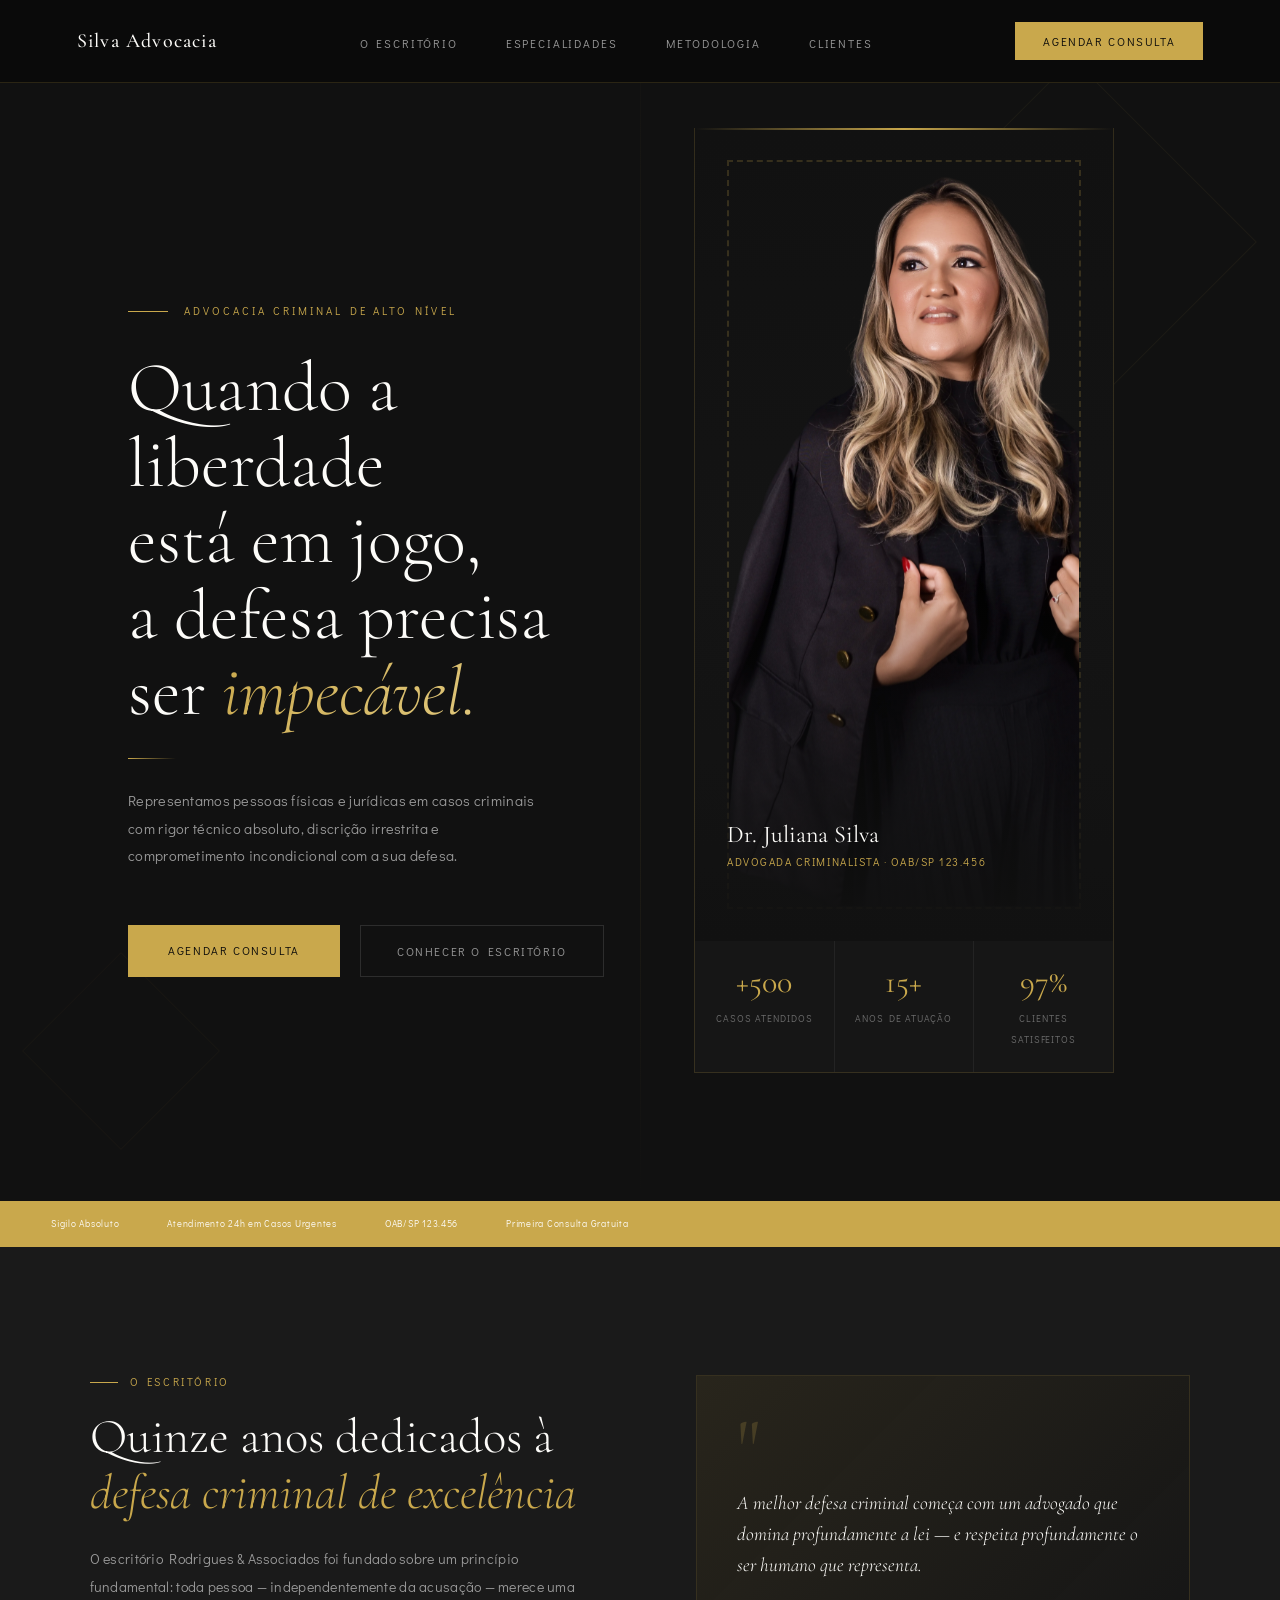
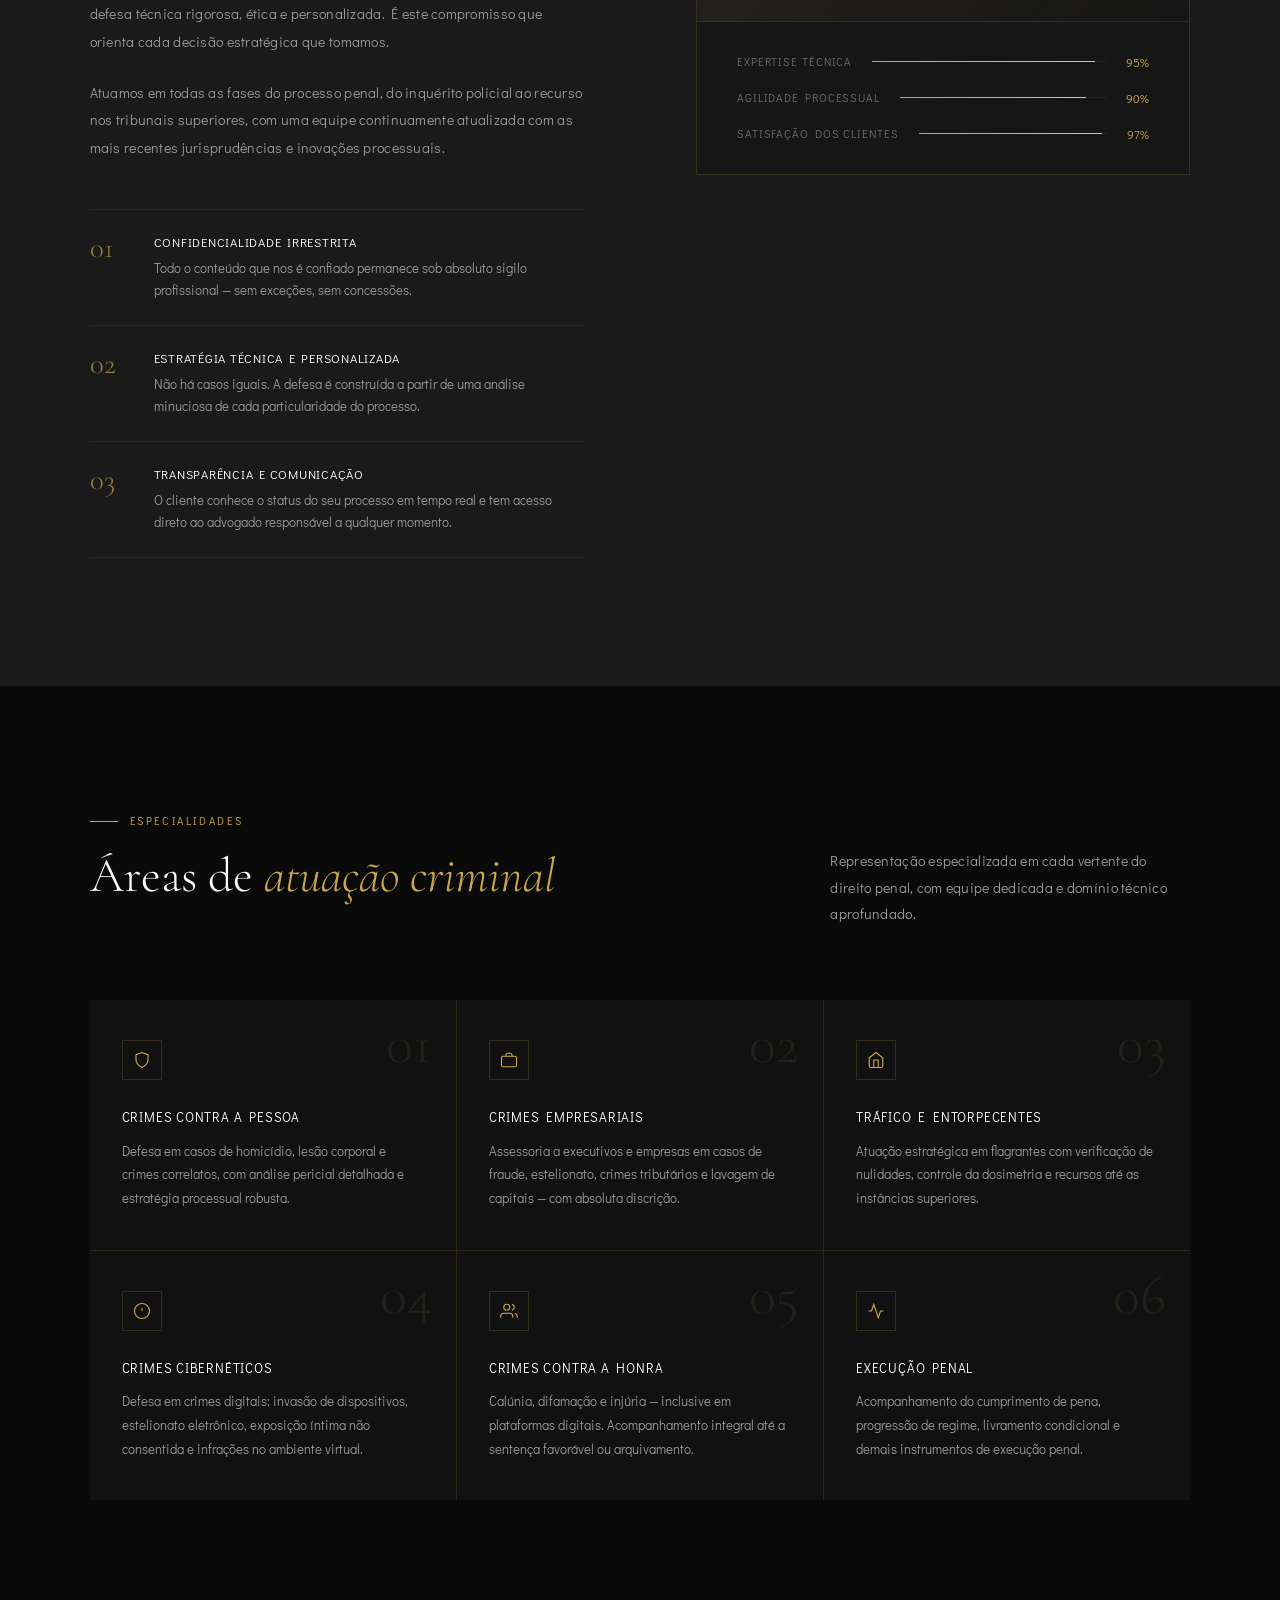
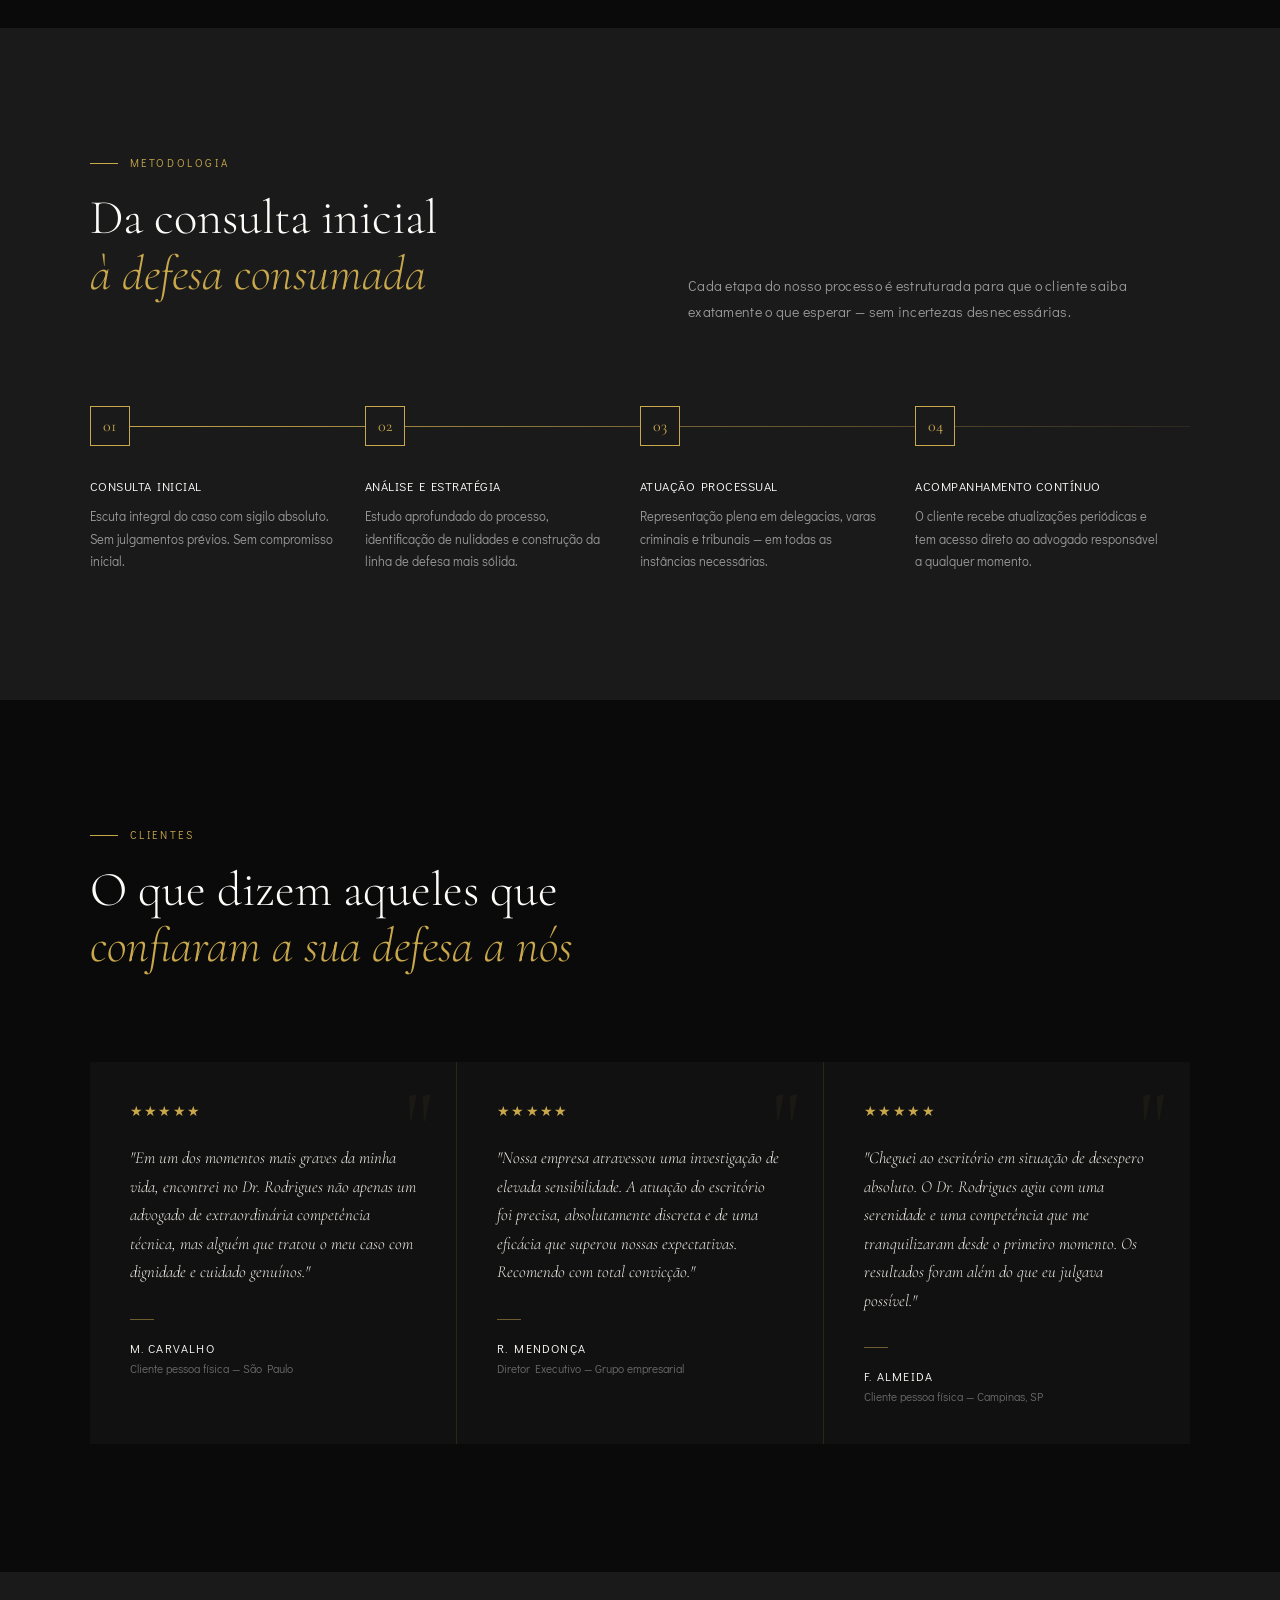
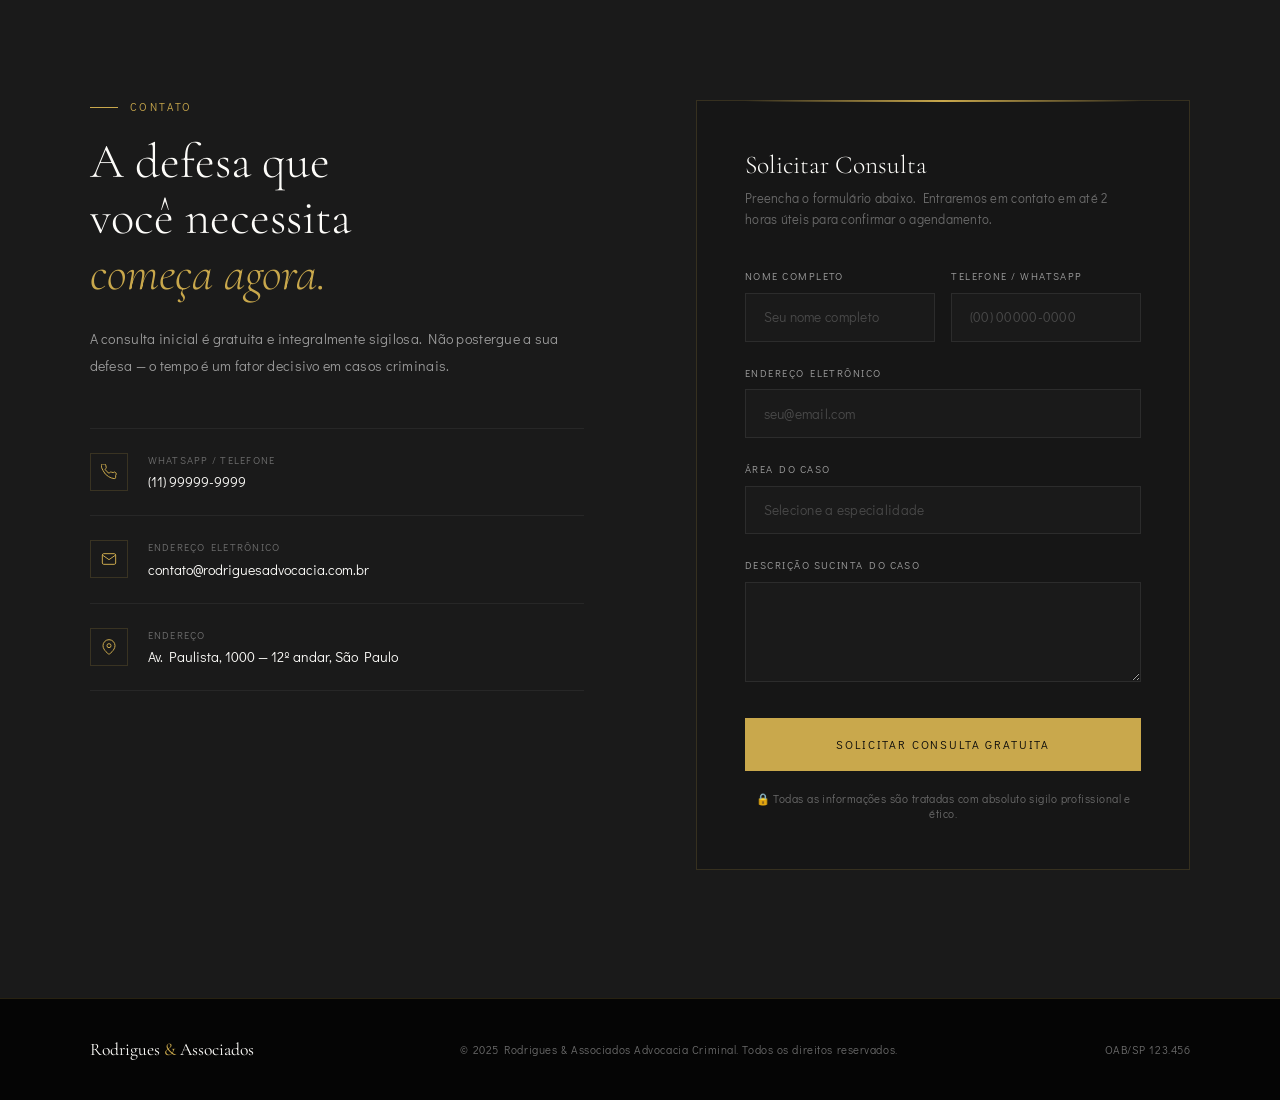
==== commit bced2c8b: "imagem alterada" ====
--- a/index.html
+++ b/index.html
@@ -76,7 +76,7 @@
              <img src="foto-do-advogado.jpg" alt="Dr. Rodrigues">
         -->
         <div class="photo-placeholder">
-          <img src="imagens/juliana.svg" alt="Dr. Rodrigues">
+          <img src="imagens/juliana.svg" alt="Dr. Juliana Silva">
         </div>
 
         <div class="photo-name">
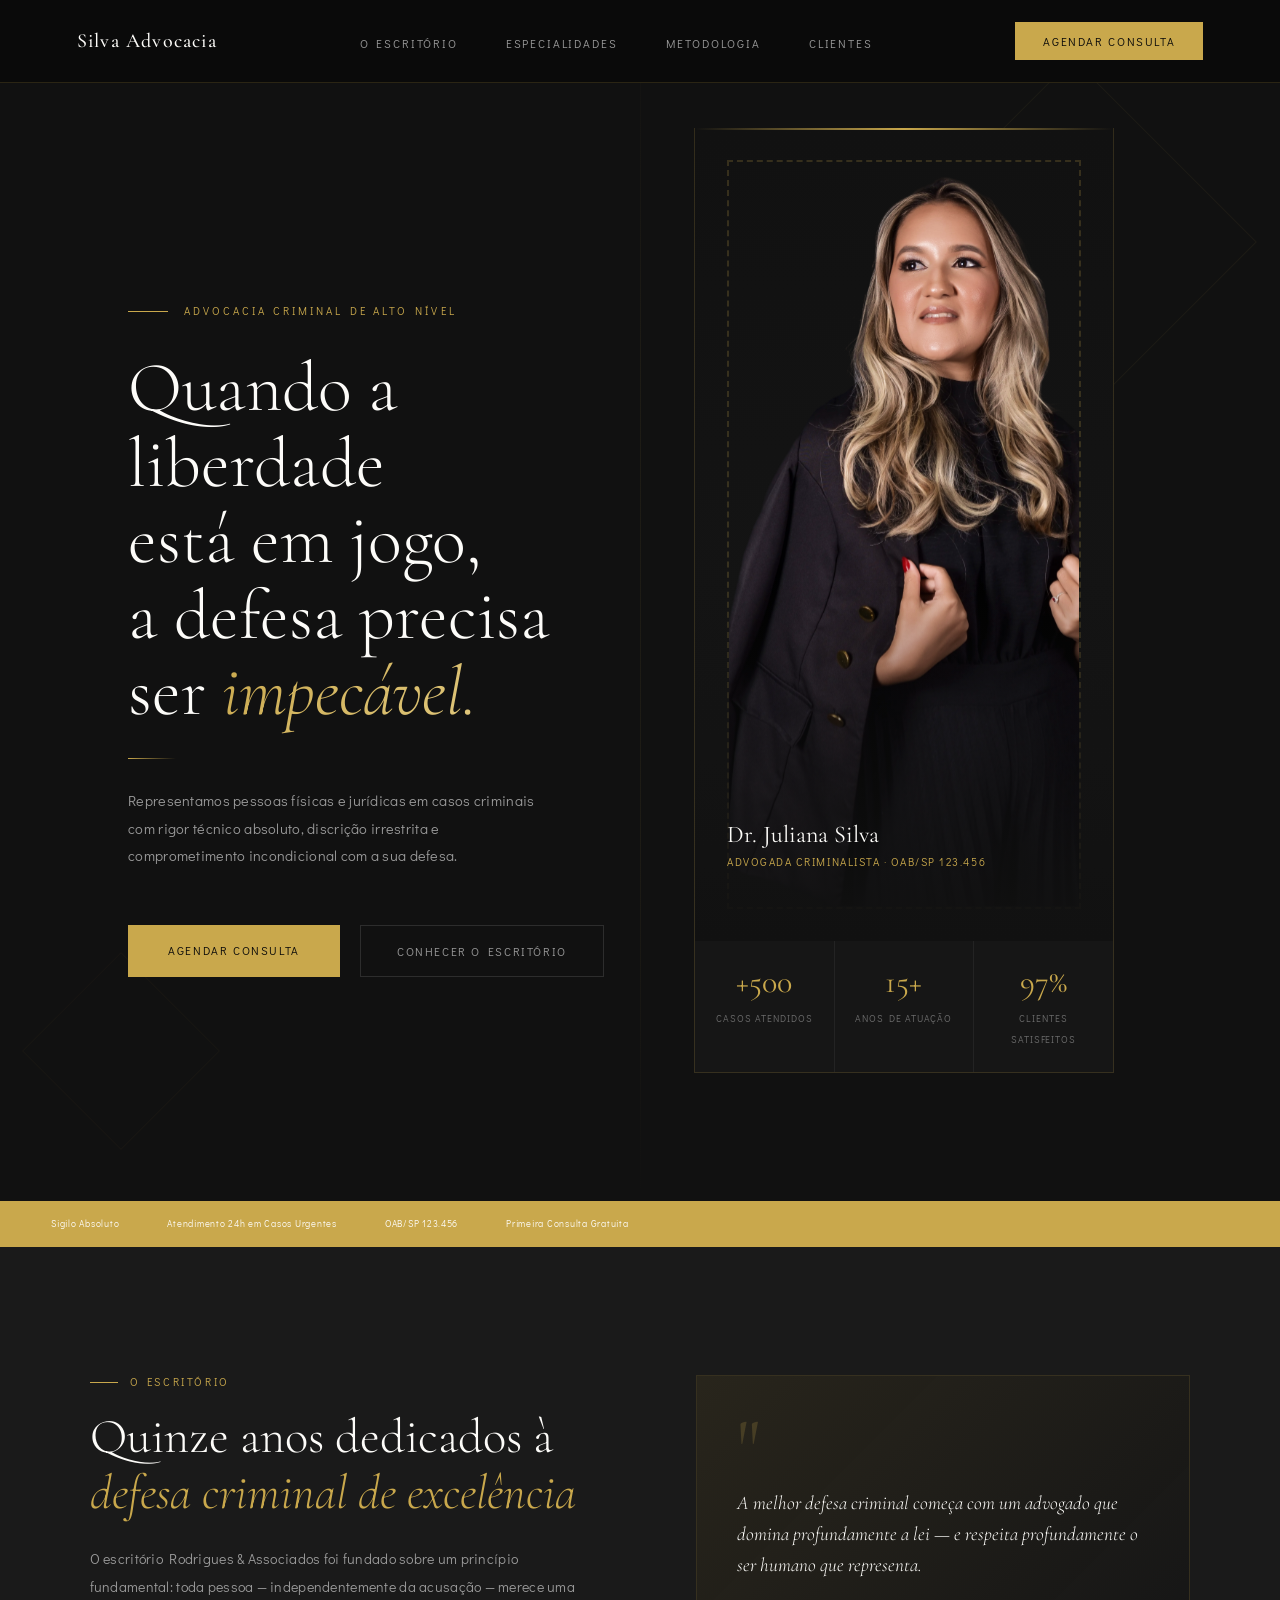
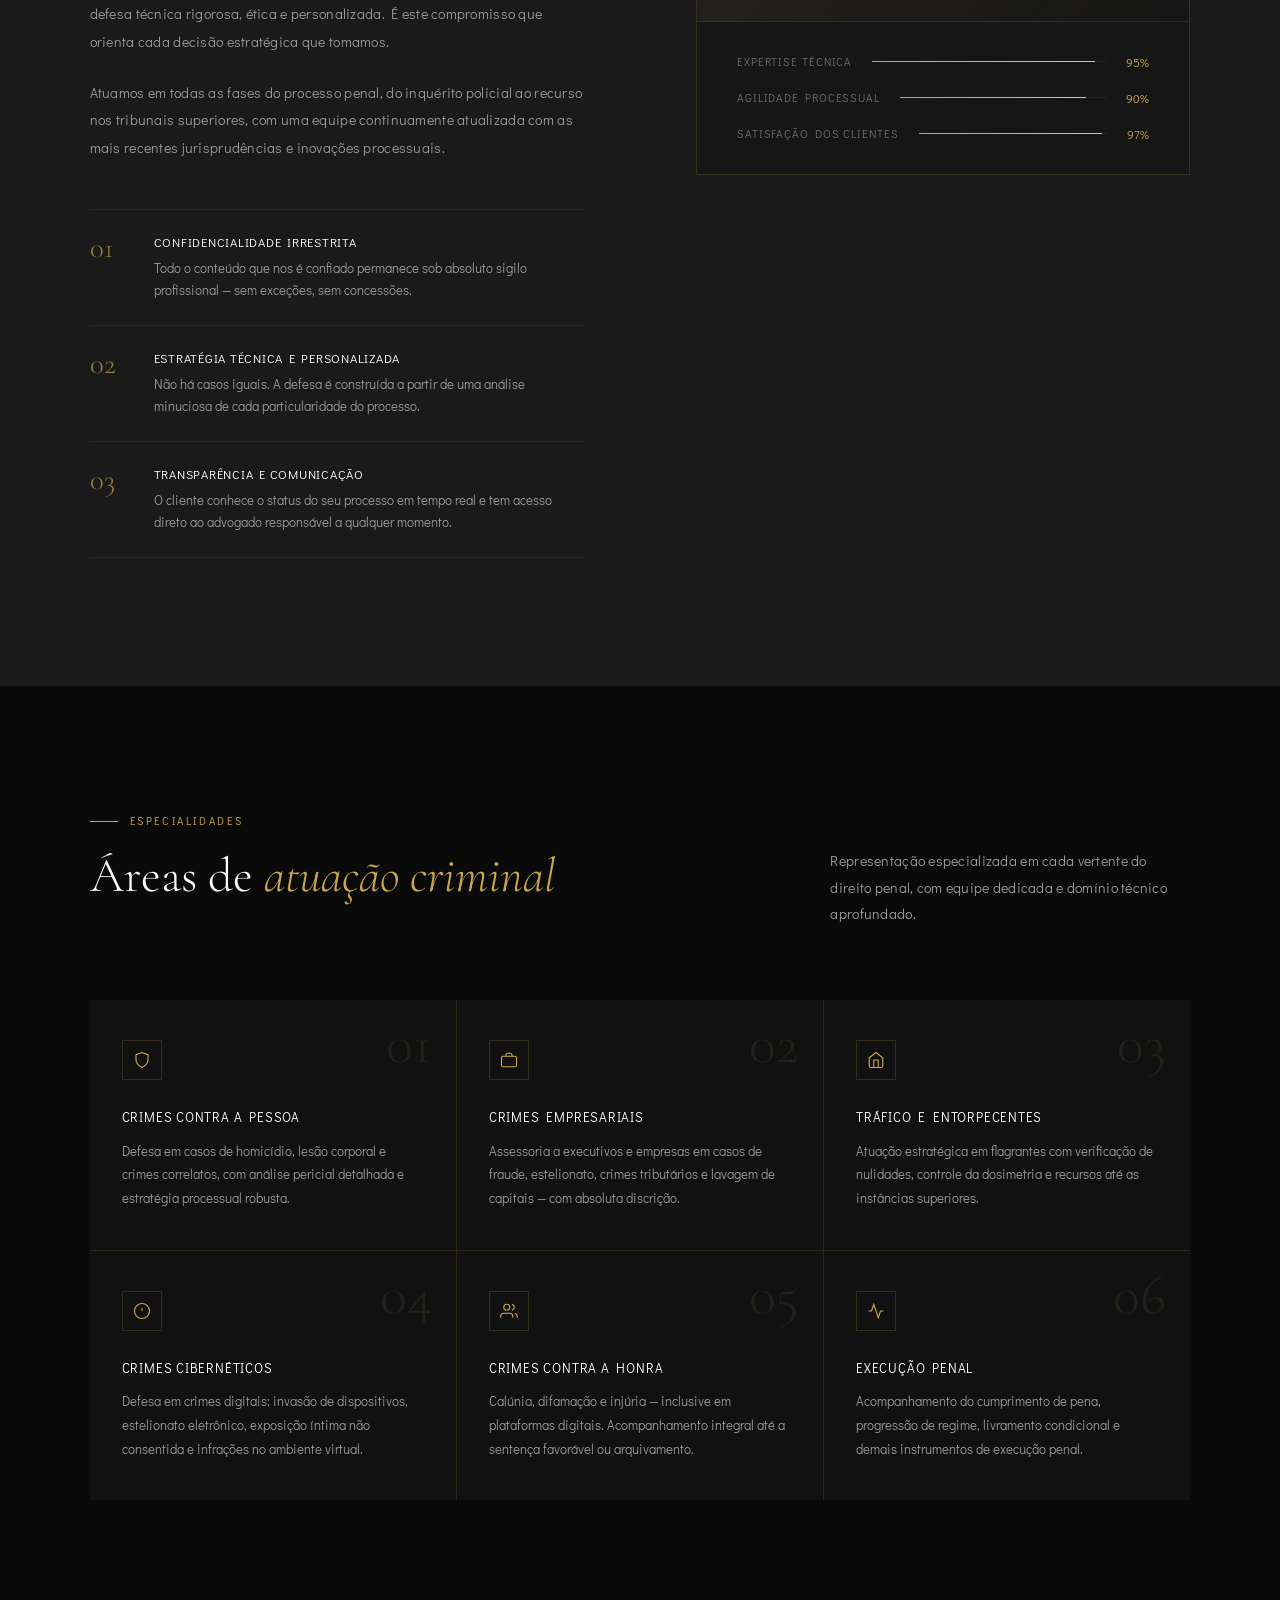
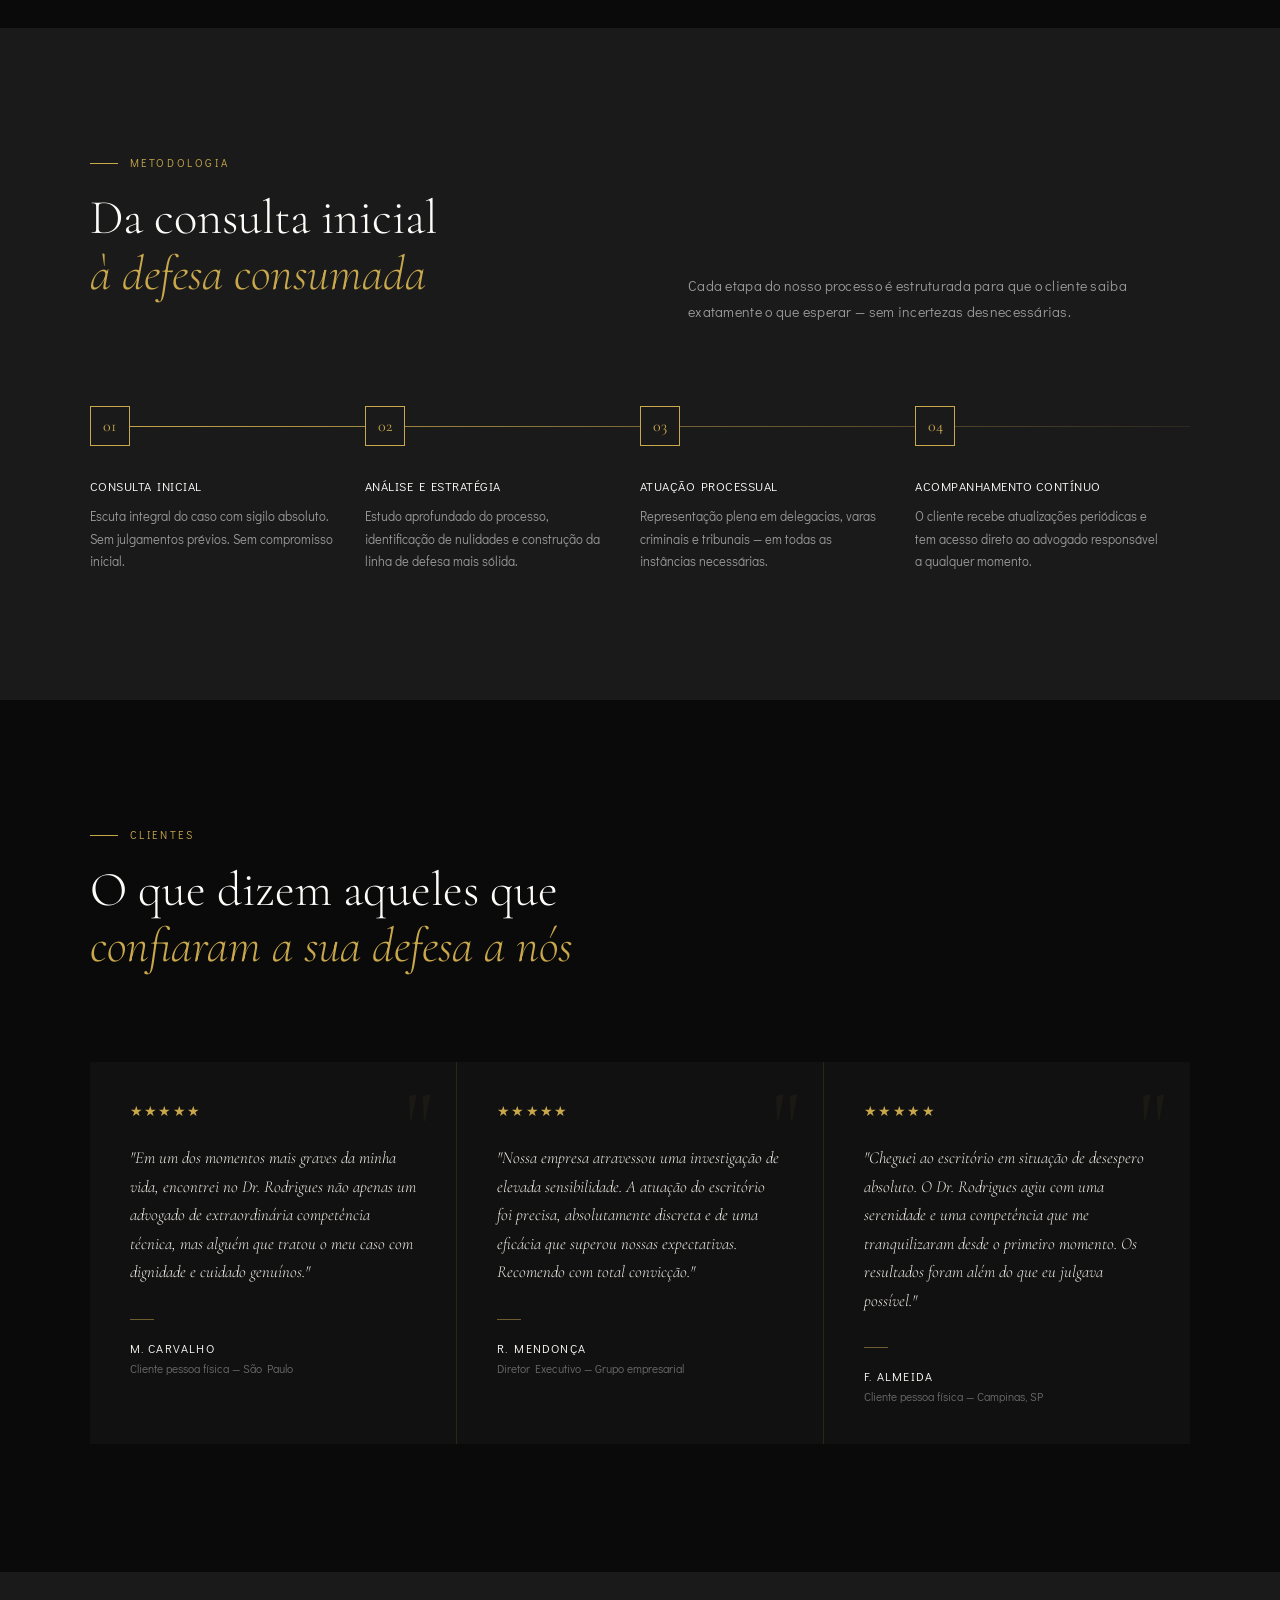
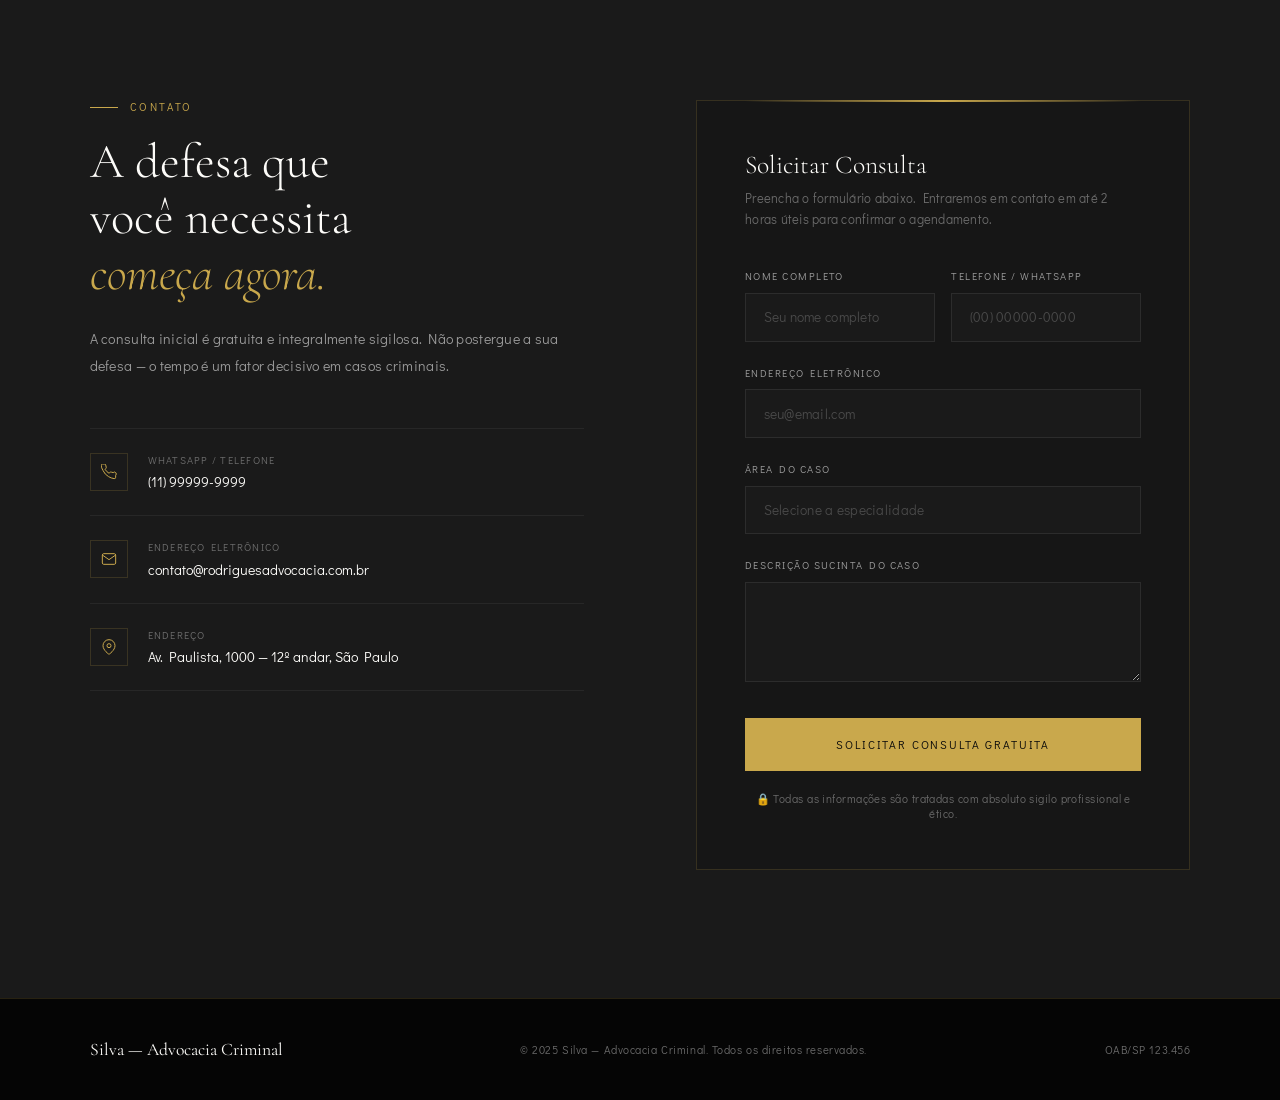
==== commit b056a138: "alteração no footer" ====
--- a/index.html
+++ b/index.html
@@ -736,11 +736,11 @@
 
 <footer>
   <div class="f-logo">
-    Rodrigues <span>&</span> Associados
+    Silva — Advocacia Criminal
   </div>
 
   <div class="f-copy">
-    © 2025 Rodrigues & Associados Advocacia Criminal. Todos os direitos reservados.
+    © 2025 Silva — Advocacia Criminal. Todos os direitos reservados.
   </div>
 
   <div class="f-oab">
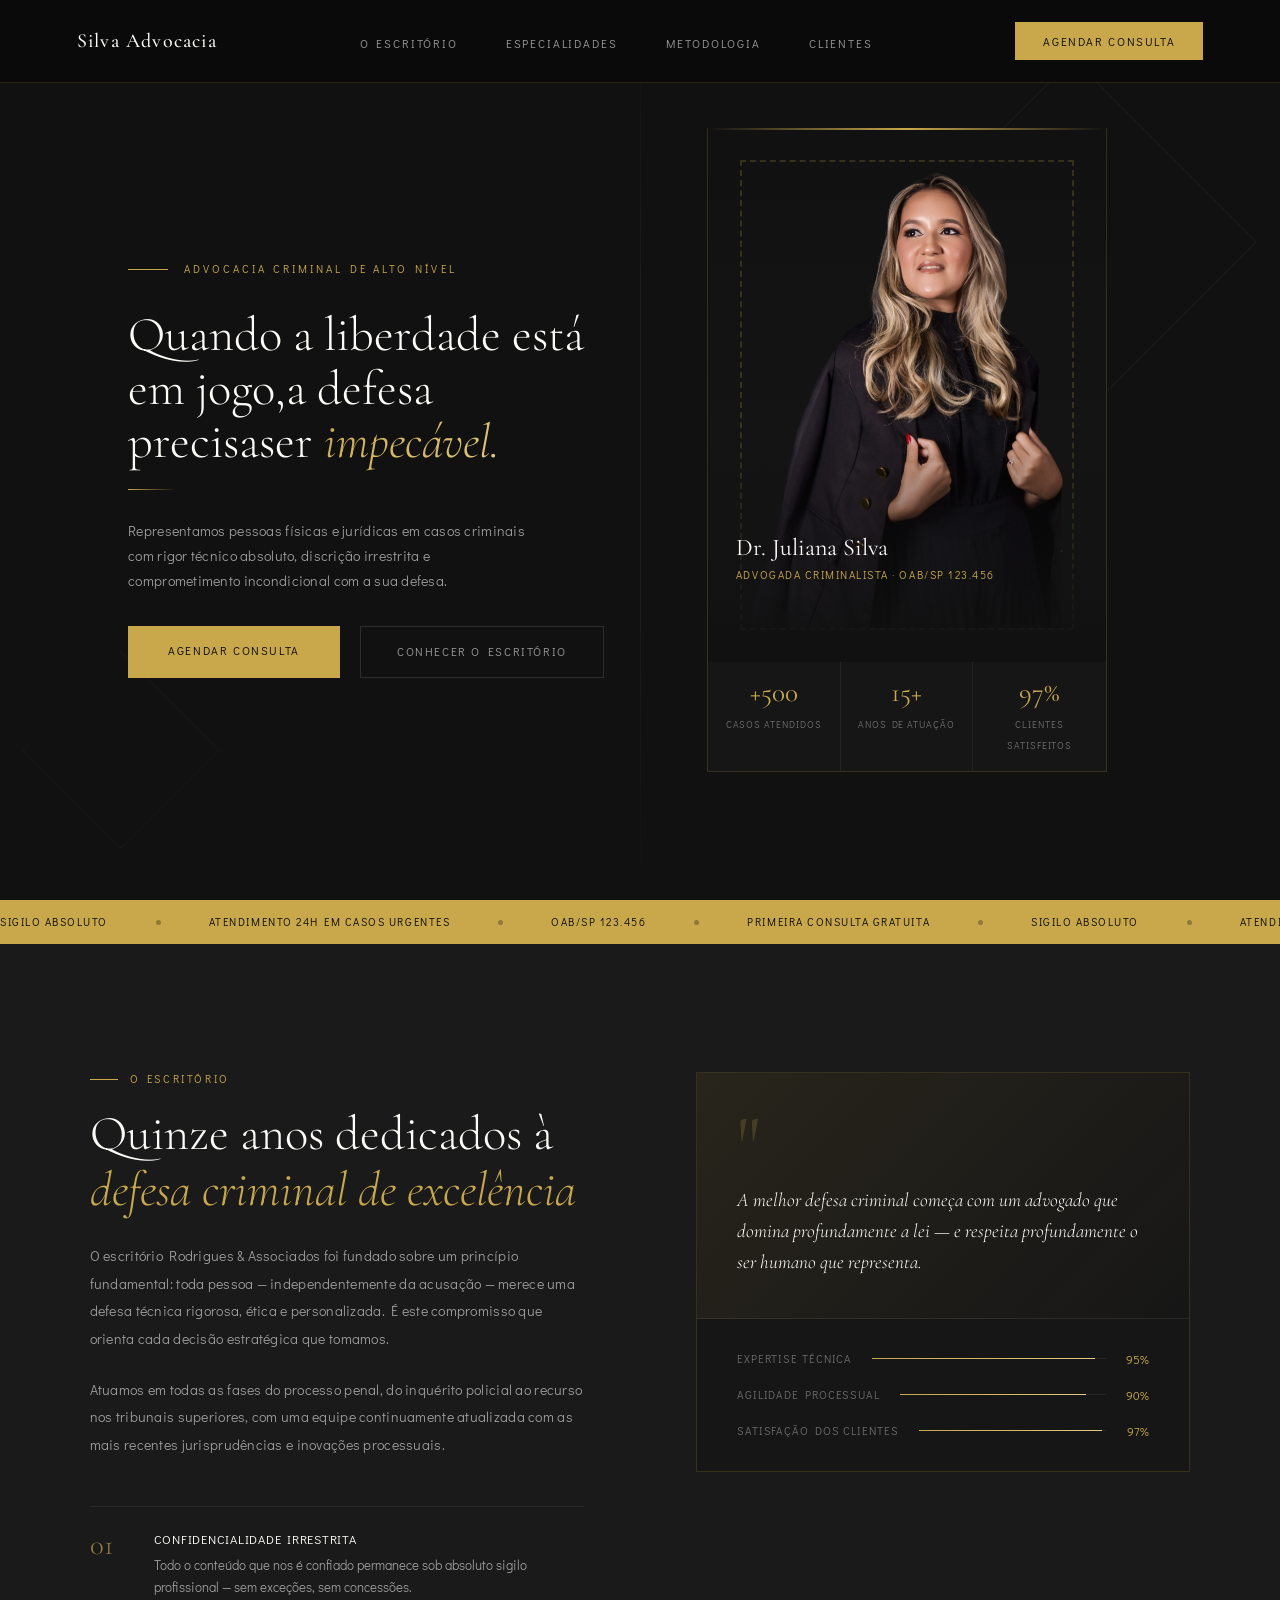
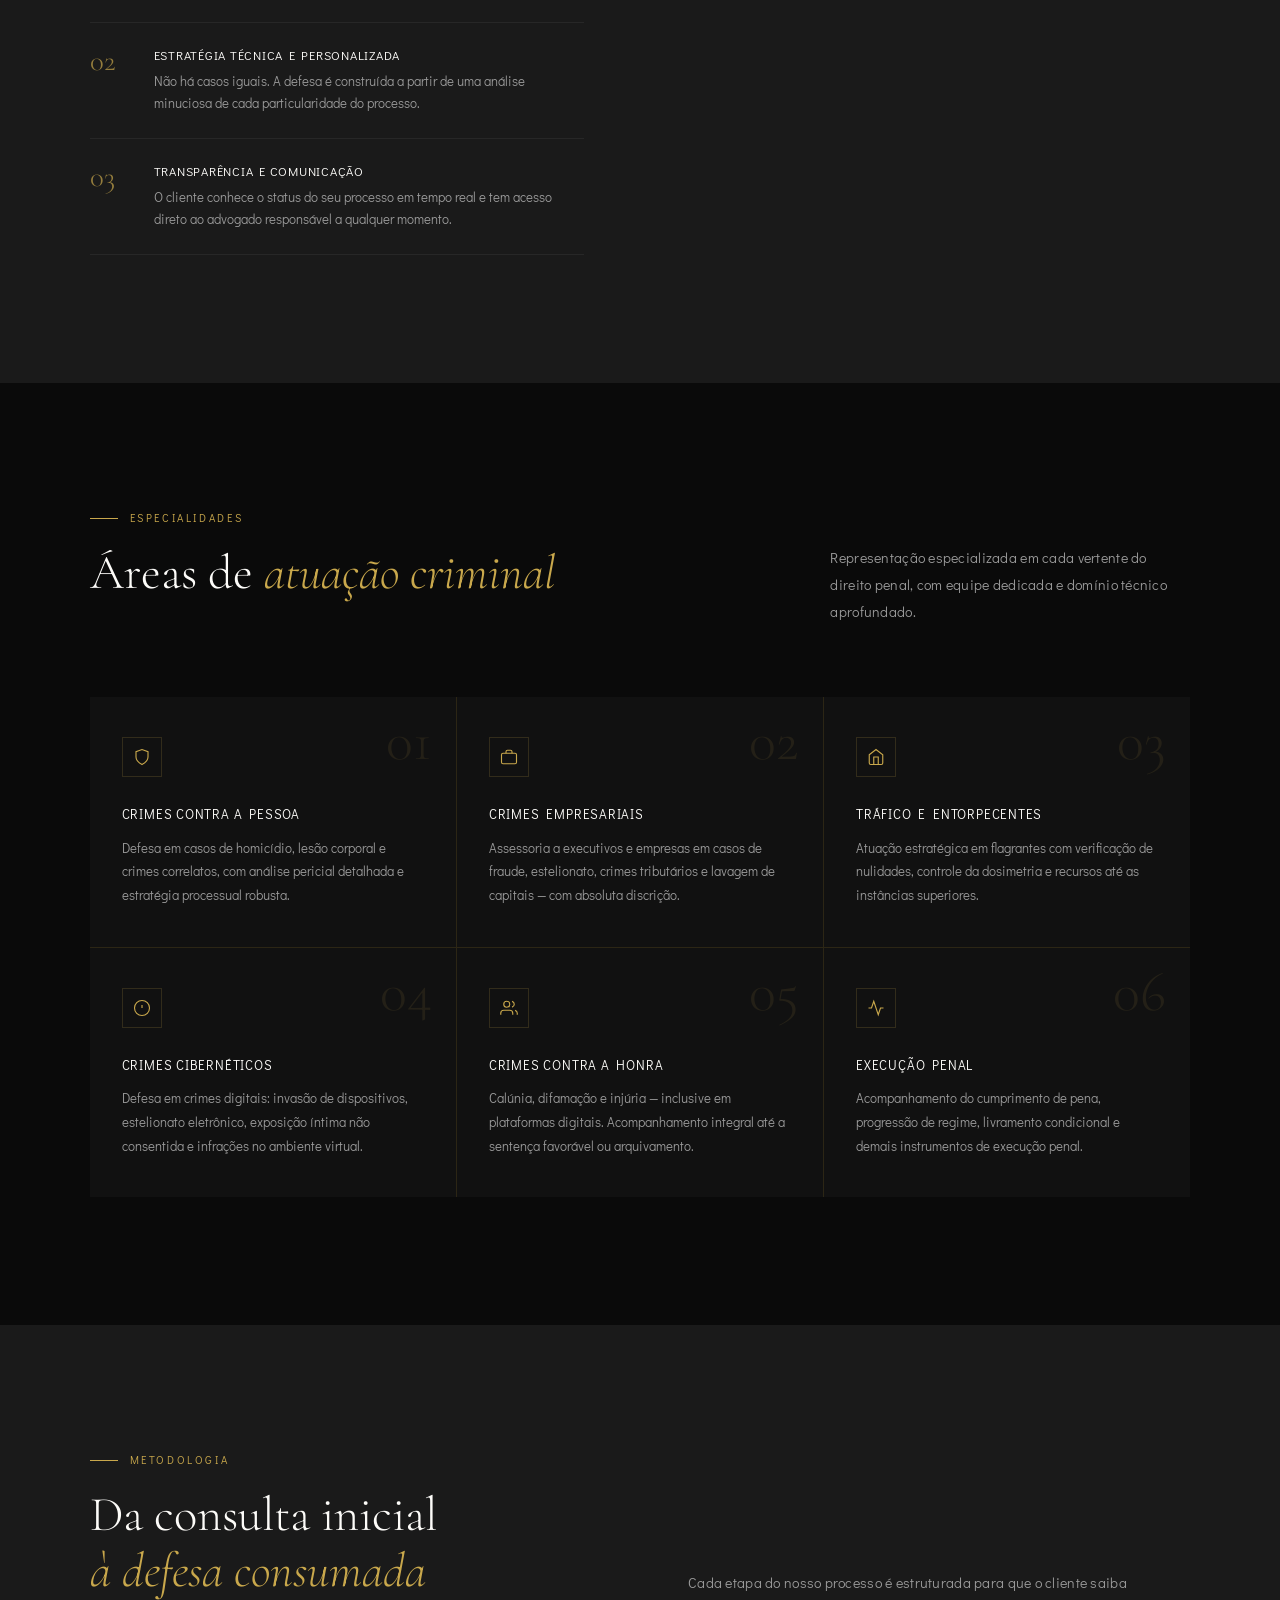
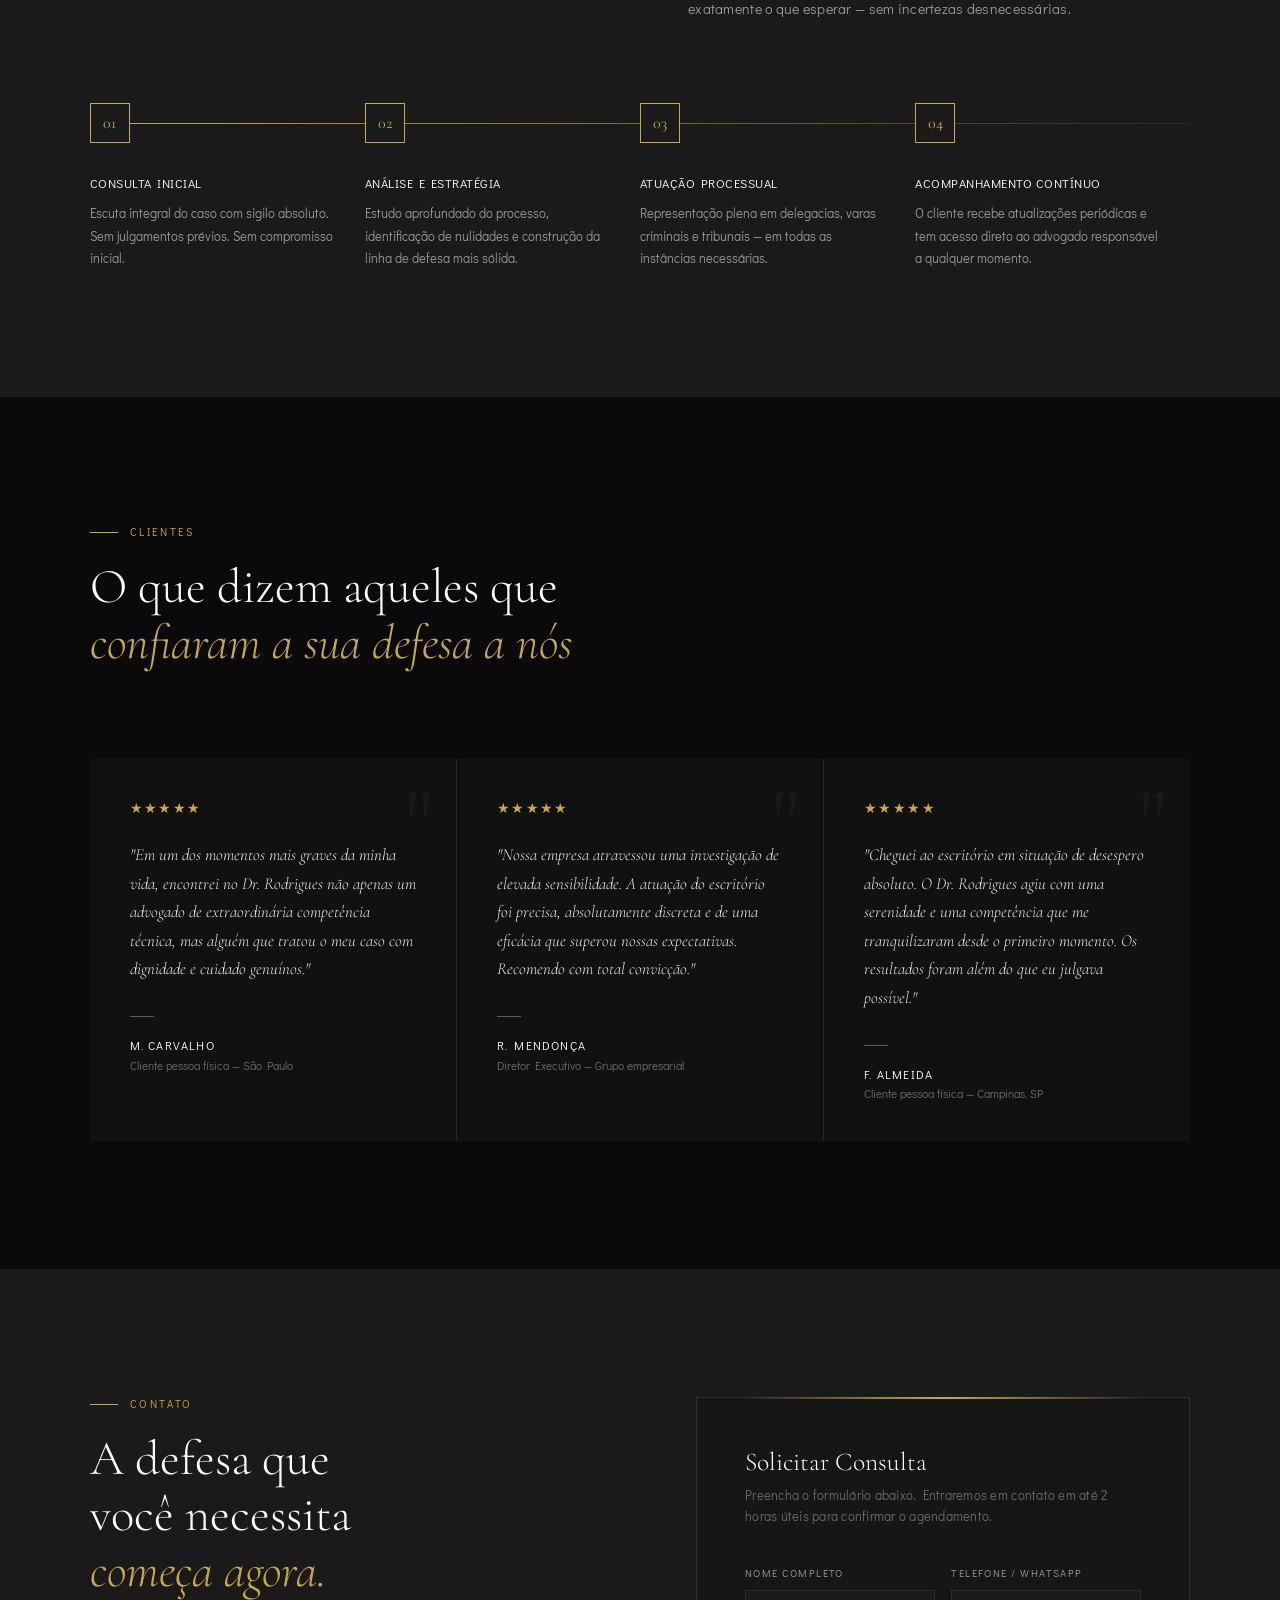
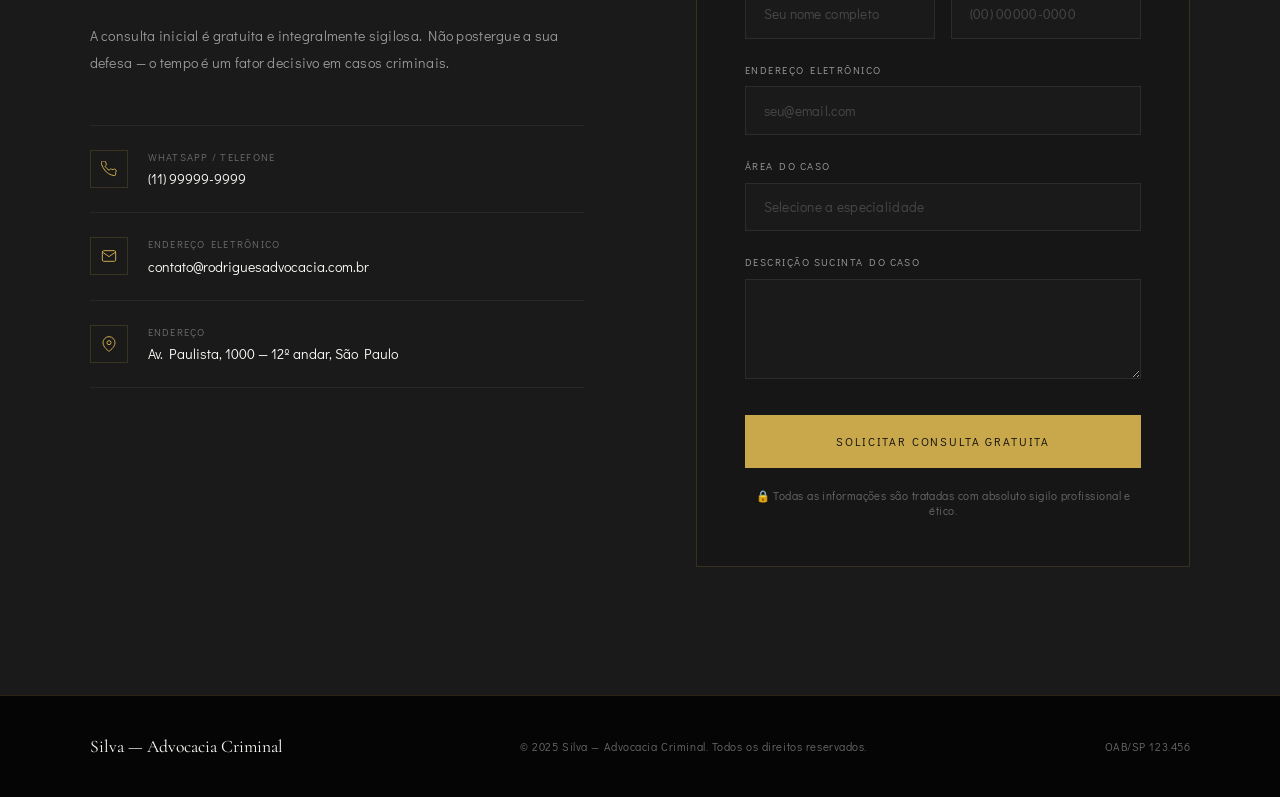
==== commit 0396db5e: "correção de css" ====
--- a/index.html
+++ b/index.html
@@ -47,7 +47,7 @@
     </div>
 
     <h1>
-      Quando a liberdade<br>está em jogo,<br>a defesa precisa<br>ser <em>impecável.</em>
+      Quando a liberdade está em jogo,a defesa precisaser <em>impecável.</em>
     </h1>
 
     <div class="hero-div"></div>
@@ -114,28 +114,30 @@
 </section>
 
 <div class="strip">
-  <div class="strip-i">
-    Sigilo Absoluto
-  </div>
-  
-    <div class="strip-sep"></div>
-
-  <div class="strip-i">
-    Atendimento 24h em Casos Urgentes
-  </div>
-
-  <div class="strip-sep"></div>
-
-  <div class="strip-i">
-    OAB/SP 123.456
-  </div>
-
-    <div class="strip-sep"></div>
-
-  <div class="strip-i">
-    Primeira Consulta Gratuita
-  </div>
-
+  <div class="strip-track">
+    <!-- Grupo 1 -->
+    <div class="strip-group">
+      <div class="strip-i">Sigilo Absoluto</div>
+      <div class="strip-sep"></div>
+      <div class="strip-i">Atendimento 24h em Casos Urgentes</div>
+      <div class="strip-sep"></div>
+      <div class="strip-i">OAB/SP 123.456</div>
+      <div class="strip-sep"></div>
+      <div class="strip-i">Primeira Consulta Gratuita</div>
+      <div class="strip-sep"></div>
+    </div>
+    <!-- Grupo 2 (cópia exata para criar o loop infinito) -->
+    <div class="strip-group">
+      <div class="strip-i">Sigilo Absoluto</div>
+      <div class="strip-sep"></div>
+      <div class="strip-i">Atendimento 24h em Casos Urgentes</div>
+      <div class="strip-sep"></div>
+      <div class="strip-i">OAB/SP 123.456</div>
+      <div class="strip-sep"></div>
+      <div class="strip-i">Primeira Consulta Gratuita</div>
+      <div class="strip-sep"></div>
+    </div>
+  </div>
 </div>
 
 <section class="sobre" id="sobre">
--- a/style.css
+++ b/style.css
@@ -14,1048 +14,161 @@
     --bdr:        rgba(201,168,76,0.18);
     --bdr-s:      rgba(255,255,255,0.06);
   }
-  *,*::before,*::after{
-    box-sizing:border-box;
-    margin:0;
-    padding:0
-    }
-
-  html{
-    scroll-behavior:smooth
-    }
-
-  body{
-    font-family:'Didact Gothic',sans-serif;background:
-    var(--black);
-    color:var(--white);
-    overflow-x:hidden
-    }
-
-  nav{
-    position:fixed;
-    top:0;
-    left:0;
-    right:0;
-    z-index:100;
-    display:flex;
-    align-items:center;
-    justify-content:space-between;
-    padding:1.4rem 6%;
-    background:rgba(10,10,10,0.94);
-    backdrop-filter:blur(20px);
-    border-bottom:1px solid var(--bdr)
-    }
-
-  .logo{
-    font-family:'Cormorant Garamond',serif;
-    font-size:1.25rem;
-    font-weight:500;
-    color:var(--white);
-    letter-spacing:.06em
-    }
-
-  .logo span{
-    color:var(--gold)
-    }
-
-  .nav-links{
-    display:flex;
-    gap:3rem;
-    list-style:none
-    }
-
-  .nav-links a{
-    font-size:.72rem;
-    letter-spacing:.16em;
-    text-transform:uppercase;
-    color:var(--gray-l);
-    text-decoration:none;
-    transition:color .2s
-    }
-
-  .nav-links a:hover{
-    color:var(--gold)
-    }
-
-  .nav-cta{
-    font-family:'Didact Gothic',sans-serif;
-    font-size:.72rem;
-    letter-spacing:.14em;
-    text-transform:uppercase;
-    color:var(--black);
-    background:var(--gold);
-    border:none;
-    padding:.7rem 1.75rem;
-    cursor:pointer;
-    transition:background .2s
-    }
-
-  .nav-cta:hover{
-    background:var(--gold-l)
-    }
-
-  .hero{
-    min-height:100vh;
-    display:grid;
-    grid-template-columns:1fr 1fr;
-    position:relative;
-    overflow:hidden;
-    background:var(--black-r)
-    }
-
-  .hero-line{
-    position:absolute;
-    top:0;
-    bottom:0;
-    left:50%;
-    width:1px;
-    background:linear-gradient(180deg,transparent,var(--gold) 30%,var(--gold) 70%,transparent);
-    opacity:.07
-    }
-
-  .hero-deco{
-    position:absolute;
-    top:7rem;
-    right:6%;
-    width:260px;
-    height:260px;
-    border:1px solid var(--bdr);
-    transform:rotate(45deg);opacity:.35
-    }
-
-  .hero-deco2{
-    position:absolute;
-    bottom:5rem;
-    left:4%;
-    width:140px;
-    height:140px;
-    border:1px solid var(--bdr);
-    transform:rotate(45deg);
-    opacity:.18
-    }
-
-  .hero-left{
-    display:flex;
-    flex-direction:column;
-    justify-content:center;
-    padding:11rem 5% 6rem 7%;
-    position:relative;z-index:2
-    }
-
-  .eyebrow-hero{
-    font-size:.68rem;
-    letter-spacing:.28em;
-    text-transform:uppercase;
-    color:var(--gold);
-    margin-bottom:2rem;
-    display:flex;
-    align-items:center;
-    gap:1rem
-    }
-
-  .eyebrow-hero::before{
-    content:'';
-    width:40px;
-    height:1px;
-    background:var(--gold)
-    }
-
-  .hero h1{
-    font-family:'Cormorant Garamond',serif;
-    font-size:clamp(3rem,5.5vw,5rem);
-    font-weight:300;
-    line-height:1.08;
-    color:var(--white);
-    margin-bottom:1.75rem
-    }
-
-  .hero h1 em{
-    font-style:italic;
-    background:linear-gradient(135deg,var(--gold),var(--gold-l));-webkit-background-clip:text;
-    -webkit-text-fill-color:transparent;
-    background-clip:text
-    }
-
-  .hero-div{
-    width:48px;
-    height:1px;
-    background:linear-gradient(90deg,var(--gold),transparent);
-    margin-bottom:1.75rem
-    }
-
-  .hero-sub{
-    font-size:.9rem;
-    line-height:1.9;
-    color:var(--gray-l);
-    max-width:420px;
-    margin-bottom:3.5rem;
-    letter-spacing:.02em
-    }
-
-  .hero-btns{
-    display:flex;
-    gap:1.25rem;
-    flex-wrap:wrap
-    }
-
-  .btn-g{
-    font-family:'Didact Gothic',sans-serif;
-    font-size:.72rem;
-    letter-spacing:.14em;
-    text-transform:uppercase;
-    color:var(--black);
-    background:var(--gold);
-    border:none;
-    padding:1.1rem 2.5rem;
-    cursor:pointer;
-    transition:all .2s;
-    text-decoration:none;
-    display:inline-block
-    }
-
-  .btn-g:hover{
-    background:var(--gold-l);
-    transform:translateY(-2px)
-    }
-
-  .btn-o{
-    font-family:'Didact Gothic',sans-serif;
-    font-size:.72rem;
-    letter-spacing:.14em;
-    text-transform:uppercase;
-    color:var(--gray-l);
-    border:1px solid rgba(255,255,255,.12);
-    background:transparent;
-    padding:1.1rem 2.25rem;
-    cursor:pointer;
-    transition:all .2s;
-    text-decoration:none;
-    display:inline-block
-    }
-
-  .btn-o:hover{
-    border-color:var(--gold);
-    color:var(--gold)
-    }
-
-  .hero-right{
-    position:relative;
-    z-index:2;
-    display:flex;
-    align-items:flex-end;
-    justify-content:center;
-    padding:0 6% 0 2%
-    }
-
-  .photo-wrap{
-    width:100%;
-    max-width:420px;
-    height:100%;
-    min-height:100vh;
-    position:relative;
-    display:flex;
-    flex-direction:column;
-    justify-content:flex-end
-    }
-
-  .photo-frame{
-    position:relative;
-    flex:1;
-    min-height:75vh;
-    border-left:1px solid var(--bdr);
-    border-right:1px solid var(--bdr);
-    overflow:hidden;
-    background:linear-gradient(180deg,var(--black-r) 0%,var(--black-c) 100%);
+  *,*::before,*::after{box-sizing:border-box;margin:0;padding:0}
+  html{scroll-behavior:smooth}
+  body{font-family:'Didact Gothic',sans-serif;background:var(--black);color:var(--white);overflow-x:hidden}
+ 
+  nav{position:fixed;top:0;left:0;right:0;z-index:100;display:flex;align-items:center;justify-content:space-between;padding:1.4rem 6%;background:rgba(10,10,10,0.94);backdrop-filter:blur(20px);border-bottom:1px solid var(--bdr)}
+  .logo{font-family:'Cormorant Garamond',serif;font-size:1.25rem;font-weight:500;color:var(--white);letter-spacing:.06em}
+  .logo span{color:var(--gold)}
+  .nav-links{display:flex;gap:3rem;list-style:none}
+  .nav-links a{font-size:.72rem;letter-spacing:.16em;text-transform:uppercase;color:var(--gray-l);text-decoration:none;transition:color .2s}
+  .nav-links a:hover{color:var(--gold)}
+  .nav-cta{font-family:'Didact Gothic',sans-serif;font-size:.72rem;letter-spacing:.14em;text-transform:uppercase;color:var(--black);background:var(--gold);border:none;padding:.7rem 1.75rem;cursor:pointer;transition:background .2s}
+  .nav-cta:hover{background:var(--gold-l)}
+ 
+  .hero{height:100vh;display:grid;grid-template-columns:1fr 1fr;position:relative;overflow:hidden;background:var(--black-r)}
+  .hero-line{position:absolute;top:0;bottom:0;left:50%;width:1px;background:linear-gradient(180deg,transparent,var(--gold) 30%,var(--gold) 70%,transparent);opacity:.07}
+  .hero-deco{position:absolute;top:7rem;right:6%;width:260px;height:260px;border:1px solid var(--bdr);transform:rotate(45deg);opacity:.35}
+  .hero-deco2{position:absolute;bottom:5rem;left:4%;width:140px;height:140px;border:1px solid var(--bdr);transform:rotate(45deg);opacity:.18}
+  .hero-left{display:flex;flex-direction:column;justify-content:center;padding:5.5rem 5% 3rem 7%;position:relative;z-index:2;overflow:hidden}
+  .eyebrow-hero{font-size:.68rem;letter-spacing:.28em;text-transform:uppercase;color:var(--gold);margin-bottom:2rem;display:flex;align-items:center;gap:1rem}
+  .eyebrow-hero::before{content:'';width:40px;height:1px;background:var(--gold)}
+  .hero h1{font-family:'Cormorant Garamond',serif;font-size:clamp(2.2rem,3.8vw,3.8rem);font-weight:300;line-height:1.1;color:var(--white);margin-bottom:1.25rem}
+  .hero h1 em{font-style:italic;background:linear-gradient(135deg,var(--gold),var(--gold-l));-webkit-background-clip:text;-webkit-text-fill-color:transparent;background-clip:text}
+  .hero-div{width:48px;height:1px;background:linear-gradient(90deg,var(--gold),transparent);margin-bottom:1.75rem}
+  .hero-sub{font-size:.88rem;line-height:1.8;color:var(--gray-l);max-width:400px;margin-bottom:2rem;letter-spacing:.02em}
+  .hero-btns{display:flex;gap:1.25rem;flex-wrap:wrap}
+  .btn-g{font-family:'Didact Gothic',sans-serif;font-size:.72rem;letter-spacing:.14em;text-transform:uppercase;color:var(--black);background:var(--gold);border:none;padding:1.1rem 2.5rem;cursor:pointer;transition:all .2s;text-decoration:none;display:inline-block}
+  .btn-g:hover{background:var(--gold-l);transform:translateY(-2px)}
+  .btn-o{font-family:'Didact Gothic',sans-serif;font-size:.72rem;letter-spacing:.14em;text-transform:uppercase;color:var(--gray-l);border:1px solid rgba(255,255,255,.12);background:transparent;padding:1.1rem 2.25rem;cursor:pointer;transition:all .2s;text-decoration:none;display:inline-block}
+  .btn-o:hover{border-color:var(--gold);color:var(--gold)}
+  .hero-right{position:relative;z-index:2;display:flex;align-items:stretch;justify-content:center;padding:0 5% 0 2%;height:100%}
+  .photo-wrap{width:100%;max-width:400px;flex:1;display:flex;flex-direction:column;align-self:stretch}
+  .photo-frame{position:relative;flex:1;min-height:0;overflow:hidden;background:linear-gradient(180deg,var(--black-r),var(--black-c));border-left:1px solid var(--bdr);border-right:1px solid var(--bdr)}
+  .photo-frame img{width:100%;height:100%;object-fit:cover;object-position:center top;display:block;filter:grayscale(15%)}
+  .photo-placeholder{
+    position:absolute;inset:0;
+    display:flex;flex-direction:column;align-items:center;justify-content:center;gap:1rem;
+    border:2px dashed rgba(201,168,76,0.2);margin:2rem;
   }
-  .photo-frame img{
-    width:100%;
-    height:100%;
-    object-fit:cover;
-    object-position:center top;
-    transition: transform .8s ease;
-    display:block;
-    filter:grayscale(15%)
-    }
-
-    .photo-frame:hover img{
-    transform: scale(1.04);
-}
-
-  .photo-placeholder{
-    position:absolute;
-    inset:0;
-    display:flex;
-    flex-direction:column;
-    align-items:center;
-    justify-content:center;
-    gap:1rem;
-    border:2px dashed rgba(201,168,76,0.2);
-    margin:2rem;
-  }
-  .photo-placeholder svg{
-    width:48px;
-    height:48px;
-    stroke:var(--gold);
-    fill:none;
-    stroke-width:1;
-    opacity:.4
-    }
-
-  .photo-placeholder span{
-    font-size:.7rem;
-    letter-spacing:.14em;
-    text-transform:uppercase;
-    color:var(--gray);
-    text-align:center;
-    line-height:1.6
-    }
-
+  .photo-placeholder svg{width:48px;height:48px;stroke:var(--gold);fill:none;stroke-width:1;opacity:.4}
+  .photo-placeholder span{font-size:.7rem;letter-spacing:.14em;text-transform:uppercase;color:var(--gray);text-align:center;line-height:1.6}
   .photo-frame::after{
-    content:'';
-    position:absolute;
-    bottom:0;
-    left:0;
-    right:0;
-    height:45%;
+    content:'';position:absolute;bottom:0;left:0;right:0;height:45%;
     background:linear-gradient(0deg,var(--black-r) 0%,transparent 100%);
     pointer-events:none;
   }
-
-  .photo-gold-line{
-    position:absolute;
-    top:0;
-    left:0;
-    right:0;
-    height:2px;
-    background:linear-gradient(90deg,transparent,var(--gold),transparent)
-    }
-
-  .photo-stats{
-    display:grid;
-    grid-template-columns:repeat(3,1fr);
-    border:1px solid var(--bdr);border-top:none;
-    background:var(--black-c);
-    }
-
-  .stat-i{
-    padding:1.6rem 1rem;
-    border-right:1px solid var(--bdr-s);
-    text-align:center
-    }
-
-  .stat-i:hover .stat-n{
-    transform: scale(1.1);
-}
-
-  .stat-i:last-child{
-    border-right:none
-    }
-
-  .stat-n{
-    font-family:'Cormorant Garamond',serif;
-    font-size:2rem;
-    font-weight:400;
-    color:var(--gold);
-    line-height:1;
-    transition: .3s;
-    display:block;
-    margin-bottom:.4rem
-    }
-
-  .stat-l{
-    font-size:.6rem;
-    letter-spacing:.1em;
-    text-transform:uppercase;
-    color:var(--gray);line-height:1.4
-    }
-
-  .photo-name{
-    position:absolute;
-    bottom:4.5rem;
-    left:0;
-    right:0;
-    z-index:2;
-    padding:0 2rem;
-  }
-
-  .photo-name-title{
-    font-family:'Cormorant Garamond',serif;
-    font-size:1.5rem;
-    font-weight:400;
-    color:var(--white);
-    line-height:1.2;
-    margin-bottom:.3rem
-    }
-
-  .photo-name-sub{
-    font-size:.68rem;
-    letter-spacing:.14em;
-    text-transform:uppercase;
-    color:var(--gold)
-    }
-
-  .strip{
-    background: var(--gold);
-    padding: 1rem 4%;
-    display: flex;
-    align-items: center;
-    justify-content: flex-start;
-    gap: 1.5rem;
-    flex-wrap: nowrap;
-    position: relative;
-    overflow: hidden;
-}
-
-.strip-i{
-        font-size: .58rem;
-        letter-spacing: .08em;
-        line-height: 1.5;
-    }
-
-.strip-content{
-        display: flex;
-        gap: 3rem;
-        animation: marquee 18s linear infinite;
-    }
-
-.strip::before{
-    content: '';
-    position: absolute;
-    top: 0;
-    left: -150%;
-    width: 40%;
-    height: 100%;
-    background: linear-gradient(
-        90deg,
-        transparent,
-        rgba(255,255,255,.35),
-        transparent
-    );
-    animation: brilhoFaixa 6s linear infinite;
-}
-
-@keyframes brilhoFaixa{
-    100%{
-        left: 200%;
-    }
-}
-
-  section{
-    padding:8rem 7%;
-    position:relative;
-    z-index:1
-    }
-
-  .eyebrow{
-    font-size:.68rem;
-    letter-spacing:.24em;
-    text-transform:uppercase;
-    color:var(--gold);
-    margin-bottom:1.25rem;
-    display:flex;
-    align-items:center;
-    gap:.75rem
-    }
-
-  .eyebrow::before{
-    content:'';
-    width:28px;
-    height:1px;
-    background:var(--gold)
-    }
-
-  .sec-t{
-    font-family:'Cormorant Garamond',serif;
-    font-size:clamp(2.2rem,3.8vw,3.4rem);
-    font-weight:300;
-    line-height:1.15;
-    color:var(--white);
-    margin-bottom:1.5rem
-    }
-
-  .sec-t em{
-    font-style:italic;
-    color:var(--gold)
-    }
-
-  .sec-s{
-    font-size:.88rem;
-    line-height:1.9;
-    color:var(--gray-l);
-    max-width:520px;
-    letter-spacing:.02em
-    }
-
-  .sobre{
-    background:var(--black-s)
-    }
-
-  .sobre-g{
-    display:grid;
-    grid-template-columns:1fr 1fr;
-    gap:7rem;
-    align-items:start
-    }
-
-  .sobre-p{
-    font-size:.88rem;
-    line-height:1.95;
-    color:var(--gray-l);
-    margin-bottom:1.5rem;
-    letter-spacing:.02em
-    }
-
-  .pilares{
-    margin-top:3rem;
-    border-top:1px solid var(--bdr-s)
-    }
-
-  .pilar{
-    display:flex;
-    gap:1.5rem;
-    padding:1.5rem 0;
-    border-bottom:1px solid var(--bdr-s)
-    }
-
-  .pilar-n{
-    font-family:'Cormorant Garamond',serif;
-    font-size:1.8rem;
-    font-weight:300;
-    color:var(--gold);
-    line-height:1;
-    flex-shrink:0;
-    width:2.5rem;opacity:.7
-    }
-
-  .pilar-t{
-    font-size:.78rem;
-    letter-spacing:.06em;
-    color:var(--white);
-    margin-bottom:.4rem;
-    text-transform:uppercase
-    }
-
-  .pilar-d{
-    font-size:.82rem;
-    color:var(--gray-l);
-    line-height:1.7
-   }
-
-  .sobre-aside{
-    position:sticky;
-    top:8rem;
-    border:1px solid var(--bdr);
-    background:var(--black-c);
-    overflow:hidden
-    }
-
-  .aside-top{
-    padding:2.5rem;
-    border-bottom:1px solid var(--bdr-s);
-    background:linear-gradient(135deg,var(--gold-dim),transparent)
-    }
-
-  .aside-qm{
-    font-family:'Cormorant Garamond',serif;
-    font-size:5rem;
-    color:var(--gold);
-    opacity:.2;
-    line-height:.8;
-    margin-bottom:.5rem;
-    display:block
-    }
-
-  .aside-q{
-    font-family:'Cormorant Garamond',serif;
-    font-size:1.2rem;
-    font-weight:300;
-    font-style:italic;
-    color:var(--white);
-    line-height:1.6
-    }
-
-  .aside-m{
-    padding:2rem 2.5rem;
-    display:flex;
-    flex-direction:column;
-    gap:1.25rem
-    }
-
-  .metric{
-    display:flex;
-    justify-content:space-between;
-    align-items:center
-    }
-
-  .m-lbl{
-    font-size:.7rem;
-    letter-spacing:.08em;
-    text-transform:uppercase;
-    color:var(--gray)
-    }
-
-  .m-track{
-    flex:1;
-    height:1px;
-    background:var(--bdr-s);
-    margin:0 1.25rem;
-    position:relative
-    }
-
-  .m-fill{
-    position:absolute;
-    top:0;
-    left:0;
-    height:100%;
-    background:linear-gradient(90deg,var(--gold),var(--gold-l))
-    }
-
-  .m-val{
-    font-size:.75rem;
-    color:var(--gold)
-    }
-
-  .areas{
-    background:var(--black)
-    }
-    
-  .areas-h{
-    display:flex;
-    justify-content:space-between;
-    align-items:flex-end;
-    margin-bottom:4.5rem;
-    flex-wrap:wrap;
-    gap:2rem
-    }
-
-  .areas-g{
-    display:grid;
-    grid-template-columns:repeat(3,1fr);
-    gap:1px;
-    background:var(--bdr)
-    }
-
-  .area-c{
-    background:var(--black-r);
-    padding:2.5rem 2rem;
-    position:relative;
-    overflow:hidden;
-    transition:background .3s;
-    cursor:default
-    }
-
-  .area-c::after{
-    content:'';
-    position:absolute;
-    bottom:0;
-    left:0;
-    right:0;
-    height:1px;
-    background:linear-gradient(90deg,transparent,var(--gold),transparent);transform:scaleX(0);
-    transform-origin:left;
-    transition:transform .4s
-    }
-
-  .area-c:hover{
-    background:var(--black-c)
-    }
-
-  .area-c:hover::after{
-    transform:scaleX(1)
-    }
-
-  .area-num{
-    font-family:'Cormorant Garamond',serif;
-    font-size:3.5rem;
-    font-weight:300;
-    color:var(--gold);
-    opacity:.1;
-    position:absolute;
-    top:1rem;
-    right:1.5rem;
-    line-height:1;transition:opacity .3s
-    }
-
-  .area-c:hover .area-num{
-    opacity:.2
-    }
-
-  .area-ico{
-    width:40px;
-    height:40px;
-    margin-bottom:1.75rem;
-    border:1px solid var(--bdr);
-    display:flex;
-    align-items:center;
-    justify-content:center;
-    transition:border-color .3s
-    }
-
-  .area-c:hover .area-ico{
-    border-color:var(--gold)
-    }
-
-  .area-ico svg{
-    width:18px;
-    height:18px;
-    stroke:var(--gold);
-    fill:none;
-    stroke-width:1.5
-    }
-
-  .area-t{
-    font-size:.82rem;
-    letter-spacing:.06em;
-    color:var(--white);
-    margin-bottom:.85rem;
-    text-transform:uppercase
-    }
-
-  .area-d{
-    font-size:.82rem;
-    line-height:1.8;
-    color:var(--gray-l)
-    }
-
-  .processo{
-    background:var(--black-s)
-    }
-
-  .proc-h{
-    display:grid;
-    grid-template-columns:1fr 1fr;
-    gap:6rem;
-    align-items:end;
-    margin-bottom:5rem
-    }
-
-  .steps{
-    display:grid;
-    grid-template-columns:repeat(4,1fr);
-    position:relative
-    }
-
-  .steps-line{
-    position:absolute;
-    top:20px;
-    left:0;
-    right:0;height:1px;
-    background:linear-gradient(90deg,var(--gold),rgba(201,168,76,.1))
-    }
-
-  .step{
-    padding-right:2rem
-    }
-
-  .step-c{
-    width:40px;
-    height:40px;
-    border:1px solid var(--gold);
-    display:flex;
-    align-items:center;
-    justify-content:center;
-    font-family:'Cormorant Garamond',serif;
-    font-size:1rem;
-    color:var(--gold);
-    background:var(--black-s);
-    margin-bottom:2rem;
-    position:relative;
-    z-index:1
-    }
-
-  .step-t{
-    font-size:.78rem;
-    letter-spacing:.04em;
-    color:var(--white);
-    margin-bottom:.7rem;
-    text-transform:uppercase
-    }
-
-  .step-d{
-    font-size:.8rem;
-    line-height:1.75;
-    color:var(--gray-l)
-    }
-
-  .depoimentos{
-    background:var(--black)
-    }
-
-  .dep-h{
-    display:flex;
-    justify-content:space-between;
-    align-items:flex-end;
-    margin-bottom:4rem;
-    flex-wrap:wrap;
-    gap:1.5rem
-    }
-
-  .dep-g{
-    display:grid;
-    grid-template-columns:repeat(3,1fr);
-    gap:1px;background:var(--bdr)
-    }
-
-  .dep-c{
-    background:var(--black-r);
-    padding:2.5rem;
-    position:relative;
-    overflow:hidden;
-    transition:background .3s
-    }
-
-  .dep-c:hover{
-    background:var(--black-c)
-    }
-
-  .dep-c::before{
-    content:'"';
-    position:absolute;
-    top:1rem;
-    right:1.5rem;
-    font-family:'Cormorant Garamond',serif;
-    font-size:6rem;
-    color:var(--gold);
-    opacity:.05;
-    line-height:1
-    }
-
-  .dep-stars{
-    color:var(--gold);
-    font-size:.85rem;
-    letter-spacing:.1em;
-    margin-bottom:1.5rem
-    }
-
-  .dep-txt{
-    font-family:'Cormorant Garamond',serif;
-    font-size:1.05rem;
-    font-weight:300;
-    font-style:italic;
-    line-height:1.7;
-    color:var(--off);
-    margin-bottom:2rem
-    }
-
-  .dep-sep{
-    width:24px;
-    height:1px;
-    background:var(--gold);
-    margin-bottom:1.25rem;
-    opacity:.5
-    }
-    
-  .dep-name{
-    font-size:.75rem;
-    letter-spacing:.1em;
-    text-transform:uppercase;
-    color:var(--white)
-    }
-
-  .dep-role{
-    font-size:.72rem;
-    color:var(--gray);
-    margin-top:.3rem
-    }
-
-  .agendamento{
-    background:var(--black-s)
-    }
-
-  .agend-g{
-    display:grid;
-    grid-template-columns:1fr 1fr;
-    gap:7rem;
-    align-items:start
-    }
-
-  .contatos{
-    margin-top:3rem;
-    border-top:1px solid var(--bdr-s)
-    }
-
-  .contato{
-    display:flex;
-    align-items:center;
-    gap:1.25rem;
-    padding:1.5rem 0;
-    border-bottom:1px solid var(--bdr-s)
-    }
-
-  .ct-ico{
-    width:38px;
-    height:38px;
-    flex-shrink:0;
-    border:1px solid var(--bdr);
-    display:flex;
-    align-items:center;
-    justify-content:center
-    }
-
-  .ct-ico svg{
-    width:16px;
-    height:16px;
-    stroke:var(--gold);
-    fill:none;
-    stroke-width:1.5
-    }
-
-  .ct-l{
-    font-size:.65rem;
-    letter-spacing:.12em;
-    text-transform:uppercase;
-    color:var(--gray);
-    margin-bottom:.35rem
-    }
-    
-  .ct-v{
-    font-size:.88rem;
-    color:var(--white)
-    }
-
-  .form-w{
-    border:1px solid var(--bdr);
-    background:var(--black-c);
-    padding:3rem;
-    position:relative
-    }
-
-  .form-w::before{
-    content:'';
-    position:absolute;
-    top:-1px;
-    left:3rem;
-    right:3rem;
-    height:2px;
-    background:linear-gradient(90deg,transparent,var(--gold),transparent)
-    }
-
-  .form-h{
-    font-family:'Cormorant Garamond',serif;
-    font-size:1.6rem;
-    font-weight:300;
-    color:var(--white);
-    margin-bottom:.5rem
-    }
-
-  .form-s{
-    font-size:.8rem;
-    color:var(--gray);
-    margin-bottom:2.5rem;
-    line-height:1.6;
-    letter-spacing:.02em
-    }
-
-  .fg{
-    margin-bottom:1.5rem
-    }
-
-  .fg label{
-    display:block;
-    font-size:.65rem;
-    letter-spacing:.14em;
-    text-transform:uppercase;
-    color:var(--gray-l);margin-bottom:.6rem
-    }
-
-  .fg input,.fg select,.fg textarea{
-    width:100%;
-    font-family:'Didact Gothic',sans-serif;
-    font-size:.85rem;
-    color:var(--white);
-    background:var(--black-s);
-    border:1px solid rgba(255,255,255,.08);
-    padding:.9rem 1.1rem;
-    outline:none;
-    transition:border-color .2s;
-    appearance:none;
-    letter-spacing:.02em
-    }
-
-  .fg input::placeholder,.fg textarea::placeholder{
-    color:var(--gray-m)
-    }
-
-  .fg input:focus,.fg select:focus,.fg textarea:focus{
-    border-color:var(--gold)
-    }
-
-  .fg select{
-    color:var(--gray-m)
-    }
-
-  .fg select option{
-    background:var(--black-s);
-    color:var(--white)
-    }
-
-  .fg textarea{
-    resize:vertical;
-    min-height:100px
-    }
-
-  .fg-row{
-    display:grid;
-    grid-template-columns:1fr 1fr;
-    gap:1rem
-    }
-
-  .btn-sub{
-    width:100%;
-    font-family:'Didact Gothic',sans-serif;
-    font-size:.72rem;
-    letter-spacing:.16em;
-    text-transform:uppercase;
-    color:var(--black);
-    background:var(--gold);
-    border:none;
-    padding:1.2rem;
-    cursor:pointer;
-    transition:all .2s;
-    margin-top:.5rem
-    }
-
-  .btn-sub:hover{
-    background:var(--gold-l);
-    transform:translateY(-1px)
-    }
-
-  .form-note{
-    font-size:.7rem;
-    color:var(--gray);
-    text-align:center;
-    margin-top:1.25rem;
-    letter-spacing:.04em
-    }
-
-  footer{background:#050505;
-    padding:2.5rem 7%;
-    display:flex;
-    justify-content:space-between;
-    align-items:center;
-    flex-wrap:wrap;
-    gap:1.5rem;
-    border-top:1px solid var(--bdr);
-    position:relative;
-    z-index:1
-    }
-
-  .f-logo{
-    font-family:'Cormorant Garamond',serif;
-    font-size:1.1rem;
-    color:var(--white)
-    }
-
-  .f-logo span{
-    color:var(--gold)
-    }
-
-  .f-copy,.f-oab{
-    font-size:.7rem;
-    color:var(--gray);
-    letter-spacing:.05em
-    }
-
+  .photo-gold-line{position:absolute;top:0;left:0;right:0;height:2px;background:linear-gradient(90deg,transparent,var(--gold),transparent)}
+  .photo-stats{display:grid;grid-template-columns:repeat(3,1fr);border:1px solid var(--bdr);border-top:none;background:var(--black-c);flex-shrink:0}
+  .stat-i{padding:1.1rem .75rem;border-right:1px solid var(--bdr-s);text-align:center}
+  .stat-i:last-child{border-right:none}
+  .stat-n{font-family:'Cormorant Garamond',serif;font-size:1.7rem;font-weight:400;color:var(--gold);line-height:1;display:block;margin-bottom:.3rem}
+  .stat-l{font-size:.6rem;letter-spacing:.1em;text-transform:uppercase;color:var(--gray);line-height:1.4}
+  .photo-name{position:absolute;bottom:5rem;left:0;right:0;z-index:2;padding:0 1.75rem}
+  .photo-name-title{font-family:'Cormorant Garamond',serif;font-size:1.5rem;font-weight:400;color:var(--white);line-height:1.2;margin-bottom:.3rem}
+  .photo-name-sub{font-size:.68rem;letter-spacing:.14em;text-transform:uppercase;color:var(--gold)}
+ 
+  .strip{background:var(--gold);overflow:hidden;position:relative;z-index:2;padding:.95rem 0}
+.strip-track{display:flex;width:max-content;animation:marquee 30s linear infinite}
+.strip-track:hover{animation-play-state:paused}
+.strip-group{display:flex;align-items:center;gap:3rem;padding-right:3rem}
+.strip-i{font-size:.68rem;letter-spacing:.14em;text-transform:uppercase;color:var(--black);white-space:nowrap;display:flex;align-items:center;gap:.75rem}
+.strip-sep{width:5px;height:5px;background:var(--black);border-radius:50%;opacity:.3;flex-shrink:0}
+@keyframes marquee{from{transform:translateX(0)}to{transform:translateX(-50%)}}
+ 
+  section{padding:8rem 7%;position:relative;z-index:1}
+  .eyebrow{font-size:.68rem;letter-spacing:.24em;text-transform:uppercase;color:var(--gold);margin-bottom:1.25rem;display:flex;align-items:center;gap:.75rem}
+  .eyebrow::before{content:'';width:28px;height:1px;background:var(--gold)}
+  .sec-t{font-family:'Cormorant Garamond',serif;font-size:clamp(2.2rem,3.8vw,3.4rem);font-weight:300;line-height:1.15;color:var(--white);margin-bottom:1.5rem}
+  .sec-t em{font-style:italic;color:var(--gold)}
+  .sec-s{font-size:.88rem;line-height:1.9;color:var(--gray-l);max-width:520px;letter-spacing:.02em}
+ 
+  .sobre{background:var(--black-s)}
+  .sobre-g{display:grid;grid-template-columns:1fr 1fr;gap:7rem;align-items:start}
+  .sobre-p{font-size:.88rem;line-height:1.95;color:var(--gray-l);margin-bottom:1.5rem;letter-spacing:.02em}
+  .pilares{margin-top:3rem;border-top:1px solid var(--bdr-s)}
+  .pilar{display:flex;gap:1.5rem;padding:1.5rem 0;border-bottom:1px solid var(--bdr-s)}
+  .pilar-n{font-family:'Cormorant Garamond',serif;font-size:1.8rem;font-weight:300;color:var(--gold);line-height:1;flex-shrink:0;width:2.5rem;opacity:.7}
+  .pilar-t{font-size:.78rem;letter-spacing:.06em;color:var(--white);margin-bottom:.4rem;text-transform:uppercase}
+  .pilar-d{font-size:.82rem;color:var(--gray-l);line-height:1.7}
+  .sobre-aside{position:sticky;top:8rem;border:1px solid var(--bdr);background:var(--black-c);overflow:hidden}
+  .aside-top{padding:2.5rem;border-bottom:1px solid var(--bdr-s);background:linear-gradient(135deg,var(--gold-dim),transparent)}
+  .aside-qm{font-family:'Cormorant Garamond',serif;font-size:5rem;color:var(--gold);opacity:.2;line-height:.8;margin-bottom:.5rem;display:block}
+  .aside-q{font-family:'Cormorant Garamond',serif;font-size:1.2rem;font-weight:300;font-style:italic;color:var(--white);line-height:1.6}
+  .aside-m{padding:2rem 2.5rem;display:flex;flex-direction:column;gap:1.25rem}
+  .metric{display:flex;justify-content:space-between;align-items:center}
+  .m-lbl{font-size:.7rem;letter-spacing:.08em;text-transform:uppercase;color:var(--gray)}
+  .m-track{flex:1;height:1px;background:var(--bdr-s);margin:0 1.25rem;position:relative}
+  .m-fill{position:absolute;top:0;left:0;height:100%;background:linear-gradient(90deg,var(--gold),var(--gold-l))}
+  .m-val{font-size:.75rem;color:var(--gold)}
+ 
+  .areas{background:var(--black)}
+  .areas-h{display:flex;justify-content:space-between;align-items:flex-end;margin-bottom:4.5rem;flex-wrap:wrap;gap:2rem}
+  .areas-g{display:grid;grid-template-columns:repeat(3,1fr);gap:1px;background:var(--bdr)}
+  .area-c{background:var(--black-r);padding:2.5rem 2rem;position:relative;overflow:hidden;transition:background .3s;cursor:default}
+  .area-c::after{content:'';position:absolute;bottom:0;left:0;right:0;height:1px;background:linear-gradient(90deg,transparent,var(--gold),transparent);transform:scaleX(0);transform-origin:left;transition:transform .4s}
+  .area-c:hover{background:var(--black-c)}
+  .area-c:hover::after{transform:scaleX(1)}
+  .area-num{font-family:'Cormorant Garamond',serif;font-size:3.5rem;font-weight:300;color:var(--gold);opacity:.1;position:absolute;top:1rem;right:1.5rem;line-height:1;transition:opacity .3s}
+  .area-c:hover .area-num{opacity:.2}
+  .area-ico{width:40px;height:40px;margin-bottom:1.75rem;border:1px solid var(--bdr);display:flex;align-items:center;justify-content:center;transition:border-color .3s}
+  .area-c:hover .area-ico{border-color:var(--gold)}
+  .area-ico svg{width:18px;height:18px;stroke:var(--gold);fill:none;stroke-width:1.5}
+  .area-t{font-size:.82rem;letter-spacing:.06em;color:var(--white);margin-bottom:.85rem;text-transform:uppercase}
+  .area-d{font-size:.82rem;line-height:1.8;color:var(--gray-l)}
+ 
+  .processo{background:var(--black-s)}
+  .proc-h{display:grid;grid-template-columns:1fr 1fr;gap:6rem;align-items:end;margin-bottom:5rem}
+  .steps{display:grid;grid-template-columns:repeat(4,1fr);position:relative}
+  .steps-line{position:absolute;top:20px;left:0;right:0;height:1px;background:linear-gradient(90deg,var(--gold),rgba(201,168,76,.1))}
+  .step{padding-right:2rem}
+  .step-c{width:40px;height:40px;border:1px solid var(--gold);display:flex;align-items:center;justify-content:center;font-family:'Cormorant Garamond',serif;font-size:1rem;color:var(--gold);background:var(--black-s);margin-bottom:2rem;position:relative;z-index:1}
+  .step-t{font-size:.78rem;letter-spacing:.04em;color:var(--white);margin-bottom:.7rem;text-transform:uppercase}
+  .step-d{font-size:.8rem;line-height:1.75;color:var(--gray-l)}
+ 
+  .depoimentos{background:var(--black)}
+  .dep-h{display:flex;justify-content:space-between;align-items:flex-end;margin-bottom:4rem;flex-wrap:wrap;gap:1.5rem}
+  .dep-g{display:grid;grid-template-columns:repeat(3,1fr);gap:1px;background:var(--bdr)}
+  .dep-c{background:var(--black-r);padding:2.5rem;position:relative;overflow:hidden;transition:background .3s}
+  .dep-c:hover{background:var(--black-c)}
+  .dep-c::before{content:'"';position:absolute;top:1rem;right:1.5rem;font-family:'Cormorant Garamond',serif;font-size:6rem;color:var(--gold);opacity:.05;line-height:1}
+  .dep-stars{color:var(--gold);font-size:.85rem;letter-spacing:.1em;margin-bottom:1.5rem}
+  .dep-txt{font-family:'Cormorant Garamond',serif;font-size:1.05rem;font-weight:300;font-style:italic;line-height:1.7;color:var(--off);margin-bottom:2rem}
+  .dep-sep{width:24px;height:1px;background:var(--gold);margin-bottom:1.25rem;opacity:.5}
+  .dep-name{font-size:.75rem;letter-spacing:.1em;text-transform:uppercase;color:var(--white)}
+  .dep-role{font-size:.72rem;color:var(--gray);margin-top:.3rem}
+ 
+  .agendamento{background:var(--black-s)}
+  .agend-g{display:grid;grid-template-columns:1fr 1fr;gap:7rem;align-items:start}
+  .contatos{margin-top:3rem;border-top:1px solid var(--bdr-s)}
+  .contato{display:flex;align-items:center;gap:1.25rem;padding:1.5rem 0;border-bottom:1px solid var(--bdr-s)}
+  .ct-ico{width:38px;height:38px;flex-shrink:0;border:1px solid var(--bdr);display:flex;align-items:center;justify-content:center}
+  .ct-ico svg{width:16px;height:16px;stroke:var(--gold);fill:none;stroke-width:1.5}
+  .ct-l{font-size:.65rem;letter-spacing:.12em;text-transform:uppercase;color:var(--gray);margin-bottom:.35rem}
+  .ct-v{font-size:.88rem;color:var(--white)}
+  .form-w{border:1px solid var(--bdr);background:var(--black-c);padding:3rem;position:relative}
+  .form-w::before{content:'';position:absolute;top:-1px;left:3rem;right:3rem;height:2px;background:linear-gradient(90deg,transparent,var(--gold),transparent)}
+  .form-h{font-family:'Cormorant Garamond',serif;font-size:1.6rem;font-weight:300;color:var(--white);margin-bottom:.5rem}
+  .form-s{font-size:.8rem;color:var(--gray);margin-bottom:2.5rem;line-height:1.6;letter-spacing:.02em}
+  .fg{margin-bottom:1.5rem}
+  .fg label{display:block;font-size:.65rem;letter-spacing:.14em;text-transform:uppercase;color:var(--gray-l);margin-bottom:.6rem}
+  .fg input,.fg select,.fg textarea{width:100%;font-family:'Didact Gothic',sans-serif;font-size:.85rem;color:var(--white);background:var(--black-s);border:1px solid rgba(255,255,255,.08);padding:.9rem 1.1rem;outline:none;transition:border-color .2s;appearance:none;letter-spacing:.02em}
+  .fg input::placeholder,.fg textarea::placeholder{color:var(--gray-m)}
+  .fg input:focus,.fg select:focus,.fg textarea:focus{border-color:var(--gold)}
+  .fg select{color:var(--gray-m)}
+  .fg select option{background:var(--black-s);color:var(--white)}
+  .fg textarea{resize:vertical;min-height:100px}
+  .fg-row{display:grid;grid-template-columns:1fr 1fr;gap:1rem}
+  .btn-sub{width:100%;font-family:'Didact Gothic',sans-serif;font-size:.72rem;letter-spacing:.16em;text-transform:uppercase;color:var(--black);background:var(--gold);border:none;padding:1.2rem;cursor:pointer;transition:all .2s;margin-top:.5rem}
+  .btn-sub:hover{background:var(--gold-l);transform:translateY(-1px)}
+  .form-note{font-size:.7rem;color:var(--gray);text-align:center;margin-top:1.25rem;letter-spacing:.04em}
+ 
+  footer{background:#050505;padding:2.5rem 7%;display:flex;justify-content:space-between;align-items:center;flex-wrap:wrap;gap:1.5rem;border-top:1px solid var(--bdr);position:relative;z-index:1}
+  .f-logo{font-family:'Cormorant Garamond',serif;font-size:1.1rem;color:var(--white)}
+  .f-logo span{color:var(--gold)}
+  .f-copy,.f-oab{font-size:.7rem;color:var(--gray);letter-spacing:.05em}
+ 
   @keyframes fadeUp{from{opacity:0;transform:translateY(32px)}to{opacity:1;transform:translateY(0)}}
   .hero-left>*{animation:fadeUp .8s ease both}
   .hero-left>*:nth-child(1){animation-delay:.1s}
@@ -1064,7 +177,7 @@
   .hero-left>*:nth-child(4){animation-delay:.5s}
   .hero-left>*:nth-child(5){animation-delay:.62s}
   .hero-right{animation:fadeUp .9s .35s ease both}
-
+ 
   @media(max-width:960px){
     .hero{grid-template-columns:1fr}
     .hero-right{display:none}
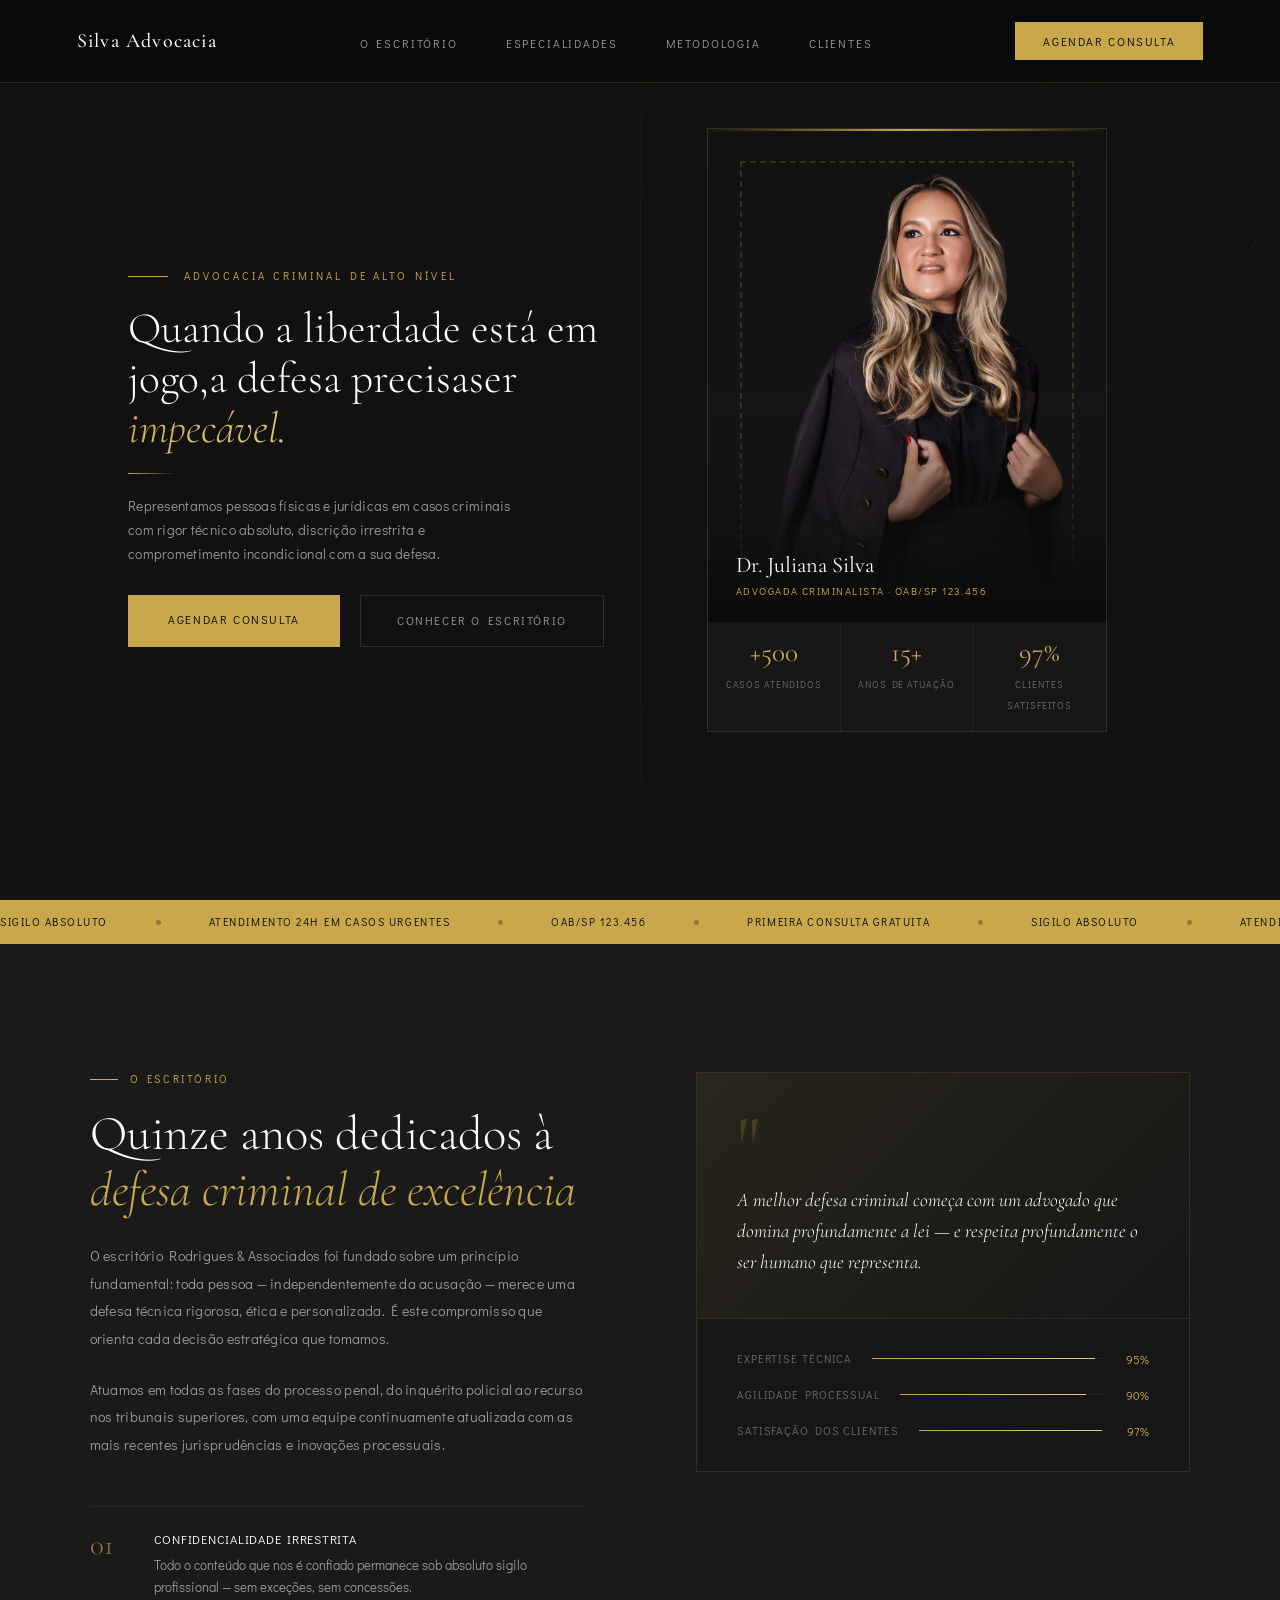
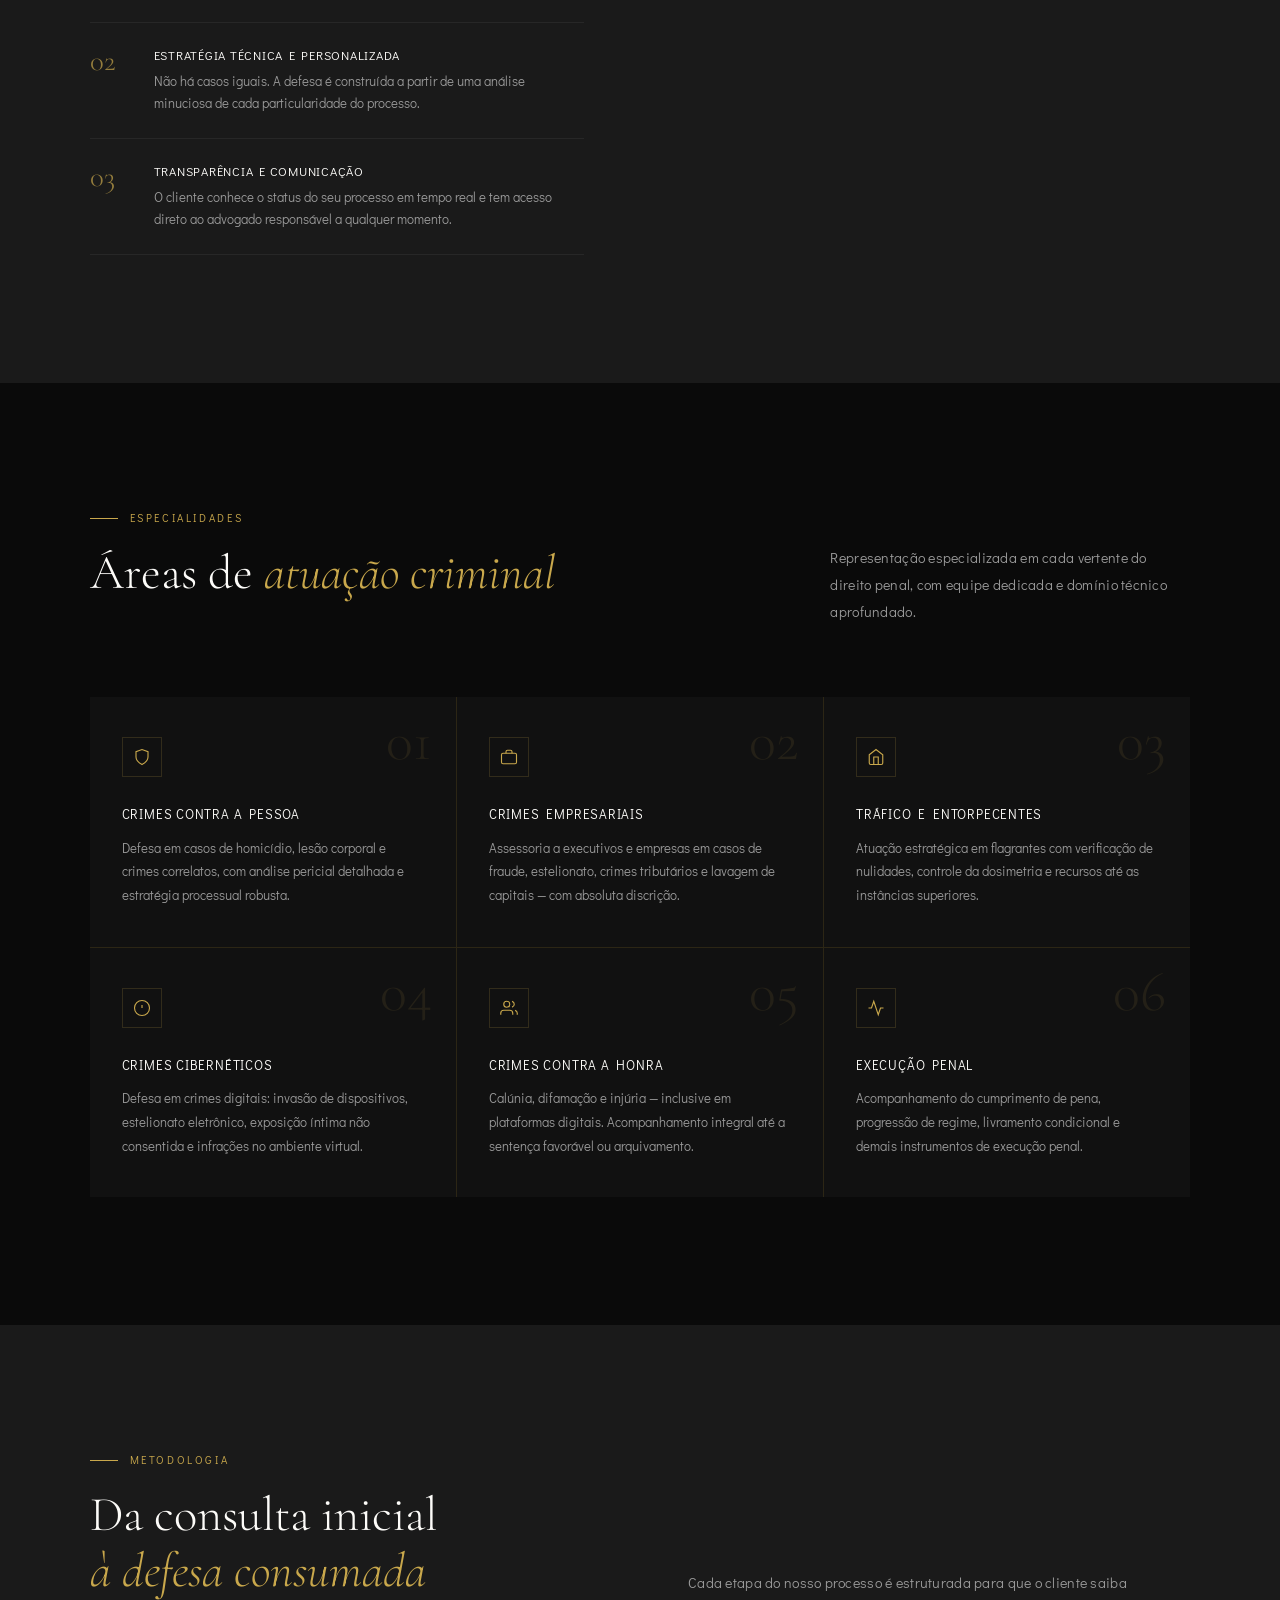
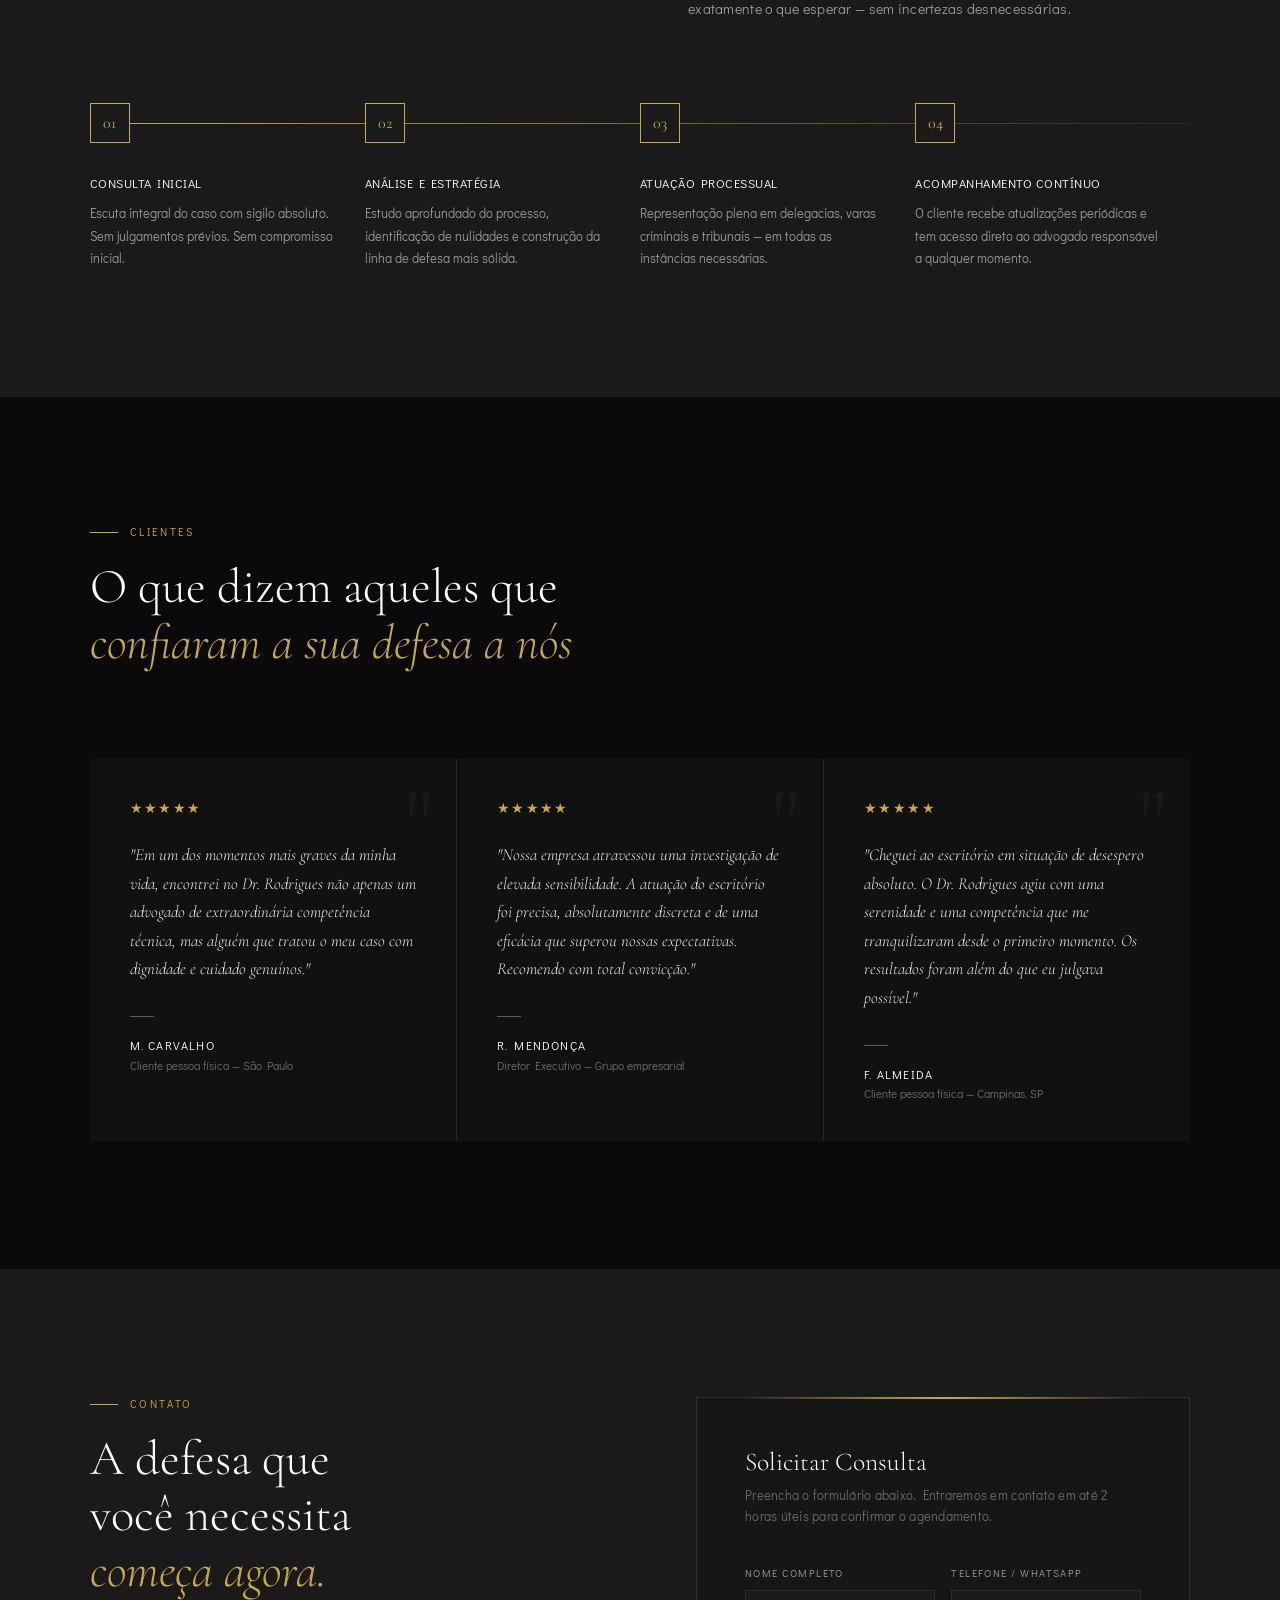
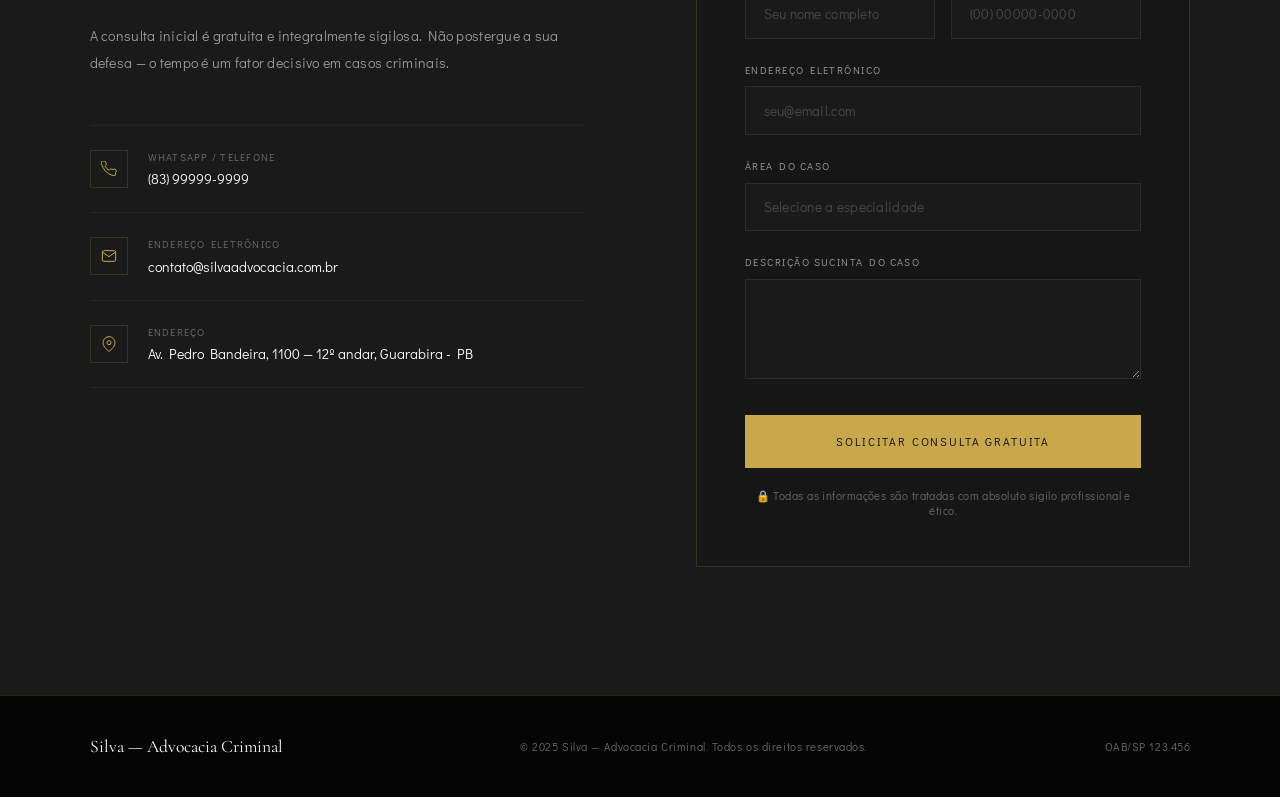
==== commit b1279a9c: "Update index.html atualização de informações" ====
--- a/index.html
+++ b/index.html
@@ -596,7 +596,7 @@
             </div>
 
             <div class="ct-v">
-              (11) 99999-9999
+              (83) 99999-9999
             </div>
           </div>
         </div>
@@ -615,7 +615,7 @@
             </div>
 
             <div class="ct-v">
-              contato@rodriguesadvocacia.com.br
+              contato@silvaadvocacia.com.br
             </div>
           </div>
         </div>
@@ -634,7 +634,7 @@
             </div>
 
             <div class="ct-v">
-              Av. Paulista, 1000 — 12º andar, São Paulo
+              Av. Pedro Bandeira, 1100 — 12º andar, Guarabira - PB
             </div>
           </div>
         </div>
--- a/style.css
+++ b/style.css
@@ -14,163 +14,1041 @@
     --bdr:        rgba(201,168,76,0.18);
     --bdr-s:      rgba(255,255,255,0.06);
   }
-  *,*::before,*::after{box-sizing:border-box;margin:0;padding:0}
-  html{scroll-behavior:smooth}
-  body{font-family:'Didact Gothic',sans-serif;background:var(--black);color:var(--white);overflow-x:hidden}
+  *,*::before,*::after{
+    box-sizing:border-box;
+    margin:0;
+    padding:0
+  }
+
+  html{
+    scroll-behavior:smooth
+  }
+
+  body{
+    font-family:'Didact Gothic',sans-serif;
+    background:var(--black);
+    color:var(--white);
+    overflow-x:hidden
+  }
  
-  nav{position:fixed;top:0;left:0;right:0;z-index:100;display:flex;align-items:center;justify-content:space-between;padding:1.4rem 6%;background:rgba(10,10,10,0.94);backdrop-filter:blur(20px);border-bottom:1px solid var(--bdr)}
-  .logo{font-family:'Cormorant Garamond',serif;font-size:1.25rem;font-weight:500;color:var(--white);letter-spacing:.06em}
-  .logo span{color:var(--gold)}
-  .nav-links{display:flex;gap:3rem;list-style:none}
-  .nav-links a{font-size:.72rem;letter-spacing:.16em;text-transform:uppercase;color:var(--gray-l);text-decoration:none;transition:color .2s}
-  .nav-links a:hover{color:var(--gold)}
-  .nav-cta{font-family:'Didact Gothic',sans-serif;font-size:.72rem;letter-spacing:.14em;text-transform:uppercase;color:var(--black);background:var(--gold);border:none;padding:.7rem 1.75rem;cursor:pointer;transition:background .2s}
-  .nav-cta:hover{background:var(--gold-l)}
+  nav{
+    position:fixed;
+    top:0;
+    left:0;
+    right:0;
+    z-index:100;
+    display:flex;
+    align-items:center;
+    justify-content:space-between;
+    padding:1.4rem 6%;
+    background:rgba(10,10,10,0.94);
+    backdrop-filter:blur(20px);
+    border-bottom:1px solid var(--bdr)
+  }
+
+  .logo{
+    font-family:'Cormorant Garamond',serif;
+    font-size:1.25rem;
+    font-weight:500;
+    color:var(--white);
+    letter-spacing:.06em
+  }
+
+  .logo span{
+    color:var(--gold)
+  }
+
+  .nav-links{
+    display:flex;
+    gap:3rem;
+    list-style:none
+  }
+  .nav-links a{
+    font-size:.72rem;
+    letter-spacing:.16em;
+    text-transform:uppercase;
+    color:var(--gray-l);
+    text-decoration:none;
+    transition:color .2s
+  }
+  .nav-links a:hover{
+    color:var(--gold)
+  }
+  .nav-cta{
+    font-family:'Didact Gothic',sans-serif;
+    font-size:.72rem;
+    letter-spacing:.14em;
+    text-transform:uppercase;
+    color:var(--black);
+    background:var(--gold);
+    border:none;
+    padding:.7rem 1.75rem;
+    cursor:pointer;
+    transition:background .2s
+  }
+  .nav-cta:hover{
+    background:var(--gold-l)
+  }
  
-  .hero{height:100vh;display:grid;grid-template-columns:1fr 1fr;position:relative;overflow:hidden;background:var(--black-r)}
-  .hero-line{position:absolute;top:0;bottom:0;left:50%;width:1px;background:linear-gradient(180deg,transparent,var(--gold) 30%,var(--gold) 70%,transparent);opacity:.07}
-  .hero-deco{position:absolute;top:7rem;right:6%;width:260px;height:260px;border:1px solid var(--bdr);transform:rotate(45deg);opacity:.35}
-  .hero-deco2{position:absolute;bottom:5rem;left:4%;width:140px;height:140px;border:1px solid var(--bdr);transform:rotate(45deg);opacity:.18}
-  .hero-left{display:flex;flex-direction:column;justify-content:center;padding:5.5rem 5% 3rem 7%;position:relative;z-index:2;overflow:hidden}
-  .eyebrow-hero{font-size:.68rem;letter-spacing:.28em;text-transform:uppercase;color:var(--gold);margin-bottom:2rem;display:flex;align-items:center;gap:1rem}
-  .eyebrow-hero::before{content:'';width:40px;height:1px;background:var(--gold)}
-  .hero h1{font-family:'Cormorant Garamond',serif;font-size:clamp(2.2rem,3.8vw,3.8rem);font-weight:300;line-height:1.1;color:var(--white);margin-bottom:1.25rem}
-  .hero h1 em{font-style:italic;background:linear-gradient(135deg,var(--gold),var(--gold-l));-webkit-background-clip:text;-webkit-text-fill-color:transparent;background-clip:text}
-  .hero-div{width:48px;height:1px;background:linear-gradient(90deg,var(--gold),transparent);margin-bottom:1.75rem}
-  .hero-sub{font-size:.88rem;line-height:1.8;color:var(--gray-l);max-width:400px;margin-bottom:2rem;letter-spacing:.02em}
-  .hero-btns{display:flex;gap:1.25rem;flex-wrap:wrap}
-  .btn-g{font-family:'Didact Gothic',sans-serif;font-size:.72rem;letter-spacing:.14em;text-transform:uppercase;color:var(--black);background:var(--gold);border:none;padding:1.1rem 2.5rem;cursor:pointer;transition:all .2s;text-decoration:none;display:inline-block}
-  .btn-g:hover{background:var(--gold-l);transform:translateY(-2px)}
-  .btn-o{font-family:'Didact Gothic',sans-serif;font-size:.72rem;letter-spacing:.14em;text-transform:uppercase;color:var(--gray-l);border:1px solid rgba(255,255,255,.12);background:transparent;padding:1.1rem 2.25rem;cursor:pointer;transition:all .2s;text-decoration:none;display:inline-block}
-  .btn-o:hover{border-color:var(--gold);color:var(--gold)}
-  .hero-right{position:relative;z-index:2;display:flex;align-items:stretch;justify-content:center;padding:0 5% 0 2%;height:100%}
-  .photo-wrap{width:100%;max-width:400px;flex:1;display:flex;flex-direction:column;align-self:stretch}
-  .photo-frame{position:relative;flex:1;min-height:0;overflow:hidden;background:linear-gradient(180deg,var(--black-r),var(--black-c));border-left:1px solid var(--bdr);border-right:1px solid var(--bdr)}
-  .photo-frame img{width:100%;height:100%;object-fit:cover;object-position:center top;display:block;filter:grayscale(15%)}
+  .hero{
+    height:100vh;
+    min-height:640px;
+    display:grid;
+    grid-template-columns:1fr 1fr;
+    align-items:stretch;
+    position:relative;
+    overflow:hidden;
+    background:var(--black-r)
+  }
+  .hero-line{
+    position:absolute;
+    top:0;
+    bottom:0;
+    left:50%;
+    width:1px;
+    background:linear-gradient(180deg,transparent,var(--gold) 30%,var(--gold) 70%,transparent);
+    opacity:.07
+  }
+  .hero-deco{
+    position:absolute;
+    top:7rem;
+    right:6%;
+    width:260px;
+    height:260px;
+    border:1px solid var(--bdr);
+    transform:rotate(45deg);
+    opacity:.35
+  }
+  .hero-deco2{
+    position:absolute;
+    bottom:5rem;
+    left:4%;
+    width:140px;
+    height:140px;
+    border:1px solid var(--bdr);
+    transform:rotate(45deg);
+    opacity:.18
+  }
+  .hero-left{
+    display:flex;
+    flex-direction:column;
+    justify-content:center;
+    padding:5.5rem 5% 3.5rem 7%;
+    position:relative;
+    z-index:2
+  }
+  .eyebrow-hero{
+    font-size:.68rem;
+    letter-spacing:.28em;
+    text-transform:uppercase;
+    color:var(--gold);
+    margin-bottom:1.25rem;
+    display:flex;
+    align-items:center;
+    gap:1rem
+  }
+  .eyebrow-hero::before{
+    content:'';
+    width:40px;
+    height:1px;
+    background:var(--gold)
+  }
+
+  .hero h1{
+    font-family:'Cormorant Garamond',serif;
+    font-size:clamp(2rem,3.4vw,3.1rem);
+    font-weight:300;
+    line-height:1.15;
+    color:var(--white);
+    margin-bottom:1.25rem
+  }
+  
+  .hero h1 span{
+    display:block
+  }
+
+  .hero h1 em{
+    font-style:italic;
+    background:linear-gradient(135deg,var(--gold),var(--gold-l));
+    -webkit-background-clip:text;
+    -webkit-text-fill-color:transparent;
+    background-clip:text
+  }
+
+  .hero-div{
+    width:48px;
+    height:1px;
+    background:linear-gradient(90deg,var(--gold),transparent);
+    margin-bottom:1.25rem
+  }
+  .hero-sub{
+    font-size:.86rem;
+    line-height:1.75;
+    color:var(--gray-l);
+    max-width:400px;
+    margin-bottom:1.75rem;
+    letter-spacing:.02em
+  }
+  .hero-btns{
+    display:flex;
+    gap:1.25rem;
+    flex-wrap:wrap;
+    margin-bottom:1rem
+  }
+  .btn-g{
+    font-family:'Didact Gothic',sans-serif;
+    font-size:.72rem;
+    letter-spacing:.14em;
+    text-transform:uppercase;
+    color:var(--black);
+    background:var(--gold);
+    border:none;
+    padding:1.1rem 2.5rem;
+    cursor:pointer;
+    transition:all .2s;
+    text-decoration:none;
+    display:inline-block
+  }
+  .btn-g:hover{
+    background:var(--gold-l);
+    transform:translateY(-2px)
+  }
+  .btn-o{
+    font-family:'Didact Gothic',sans-serif;
+    font-size:.72rem;
+    letter-spacing:.14em;
+    text-transform:uppercase;
+    color:var(--gray-l);
+    border:1px solid rgba(255,255,255,.12);
+    background:transparent;
+    padding:1.1rem 2.25rem;
+    cursor:pointer;
+    transition:all .2s;
+    text-decoration:none;
+    display:inline-block
+  }
+
+  .btn-o:hover{
+    border-color:var(--gold);
+    color:var(--gold)
+  }
+
+  .hero-right{
+    position:relative;
+    z-index:2;
+    display:flex;
+    padding-top: 5.5rem;
+    padding-bottom: 3.5rem;
+    flex-direction:column;
+    align-items:center;
+    padding:0 5% 0 2%;
+    overflow:hidden
+  }
+
+  .photo-wrap{
+    width:100%;
+    flex: 1;
+    max-width:400px;
+    margin-bottom: 2.5rem;
+    height:100%;
+    display:flex;
+    flex-direction:column
+  }
+
+  .photo-frame{
+    position:relative;
+    flex:1;
+    min-height:0;
+    overflow:hidden;
+    background:linear-gradient(180deg,var(--black-r),var(--black-c));
+    border-left:1px solid var(--bdr);
+    border-right:1px solid var(--bdr);
+    border-top:1px solid var(--bdr)
+  }
+
+  .photo-frame img {
+  width: 100%;
+  height: 100%;
+  object-fit: cover;
+  object-position: center top;
+  display: block;
+  filter: grayscale(15%);
+
+  /* Efeito hover */
+  transition: transform 0.6s ease, filter 0.5s ease;
+}
+
+.photo-frame:hover img {
+  transform: scale(1.04);
+  filter: grayscale(0%) brightness(1.05);
+}
+
   .photo-placeholder{
-    position:absolute;inset:0;
-    display:flex;flex-direction:column;align-items:center;justify-content:center;gap:1rem;
-    border:2px dashed rgba(201,168,76,0.2);margin:2rem;
-  }
-  .photo-placeholder svg{width:48px;height:48px;stroke:var(--gold);fill:none;stroke-width:1;opacity:.4}
-  .photo-placeholder span{font-size:.7rem;letter-spacing:.14em;text-transform:uppercase;color:var(--gray);text-align:center;line-height:1.6}
+    position:absolute;
+    inset:0;
+    display:flex;
+    flex-direction:column;
+    align-items:center;
+    justify-content:center;
+    gap:1rem;
+    border:2px dashed rgba(201,168,76,0.2);
+    margin:2rem;
+  }
+
+  .photo-placeholder svg{
+    width:48px;
+    height:48px;
+    stroke:var(--gold);
+    fill:none;
+    stroke-width:1;
+    opacity:.4
+  }
+
+  .photo-placeholder span{
+    font-size:.7rem;
+    letter-spacing:.14em;
+    text-transform:uppercase;
+    color:var(--gray);
+    text-align:center;
+    line-height:1.6
+  }
+
   .photo-frame::after{
-    content:'';position:absolute;bottom:0;left:0;right:0;height:45%;
+    content:'';
+    position:absolute;
+    bottom:0;
+    left:0;
+    right:0;
+    height:45%;
     background:linear-gradient(0deg,var(--black-r) 0%,transparent 100%);
     pointer-events:none;
   }
-  .photo-gold-line{position:absolute;top:0;left:0;right:0;height:2px;background:linear-gradient(90deg,transparent,var(--gold),transparent)}
-  .photo-stats{display:grid;grid-template-columns:repeat(3,1fr);border:1px solid var(--bdr);border-top:none;background:var(--black-c);flex-shrink:0}
-  .stat-i{padding:1.1rem .75rem;border-right:1px solid var(--bdr-s);text-align:center}
-  .stat-i:last-child{border-right:none}
-  .stat-n{font-family:'Cormorant Garamond',serif;font-size:1.7rem;font-weight:400;color:var(--gold);line-height:1;display:block;margin-bottom:.3rem}
-  .stat-l{font-size:.6rem;letter-spacing:.1em;text-transform:uppercase;color:var(--gray);line-height:1.4}
-  .photo-name{position:absolute;bottom:5rem;left:0;right:0;z-index:2;padding:0 1.75rem}
-  .photo-name-title{font-family:'Cormorant Garamond',serif;font-size:1.5rem;font-weight:400;color:var(--white);line-height:1.2;margin-bottom:.3rem}
-  .photo-name-sub{font-size:.68rem;letter-spacing:.14em;text-transform:uppercase;color:var(--gold)}
+
+  .photo-gold-line{
+    position:absolute;
+    top:0;
+    left:0;
+    right:0;
+    height:2px;
+    background:linear-gradient(90deg,transparent,var(--gold),transparent)
+  }
+
+  .photo-stats{
+    display:grid;
+    grid-template-columns:repeat(3,1fr);
+    border:1px solid var(--bdr);
+    border-top:none;
+    background:var(--black-c);
+    flex-shrink:0
+  }
+
+  .stat-i{
+    padding:1.1rem .75rem;
+    border-right:1px solid var(--bdr-s);
+    text-align:center
+  }
+
+  .stat-i:last-child{
+    border-right:none
+  }
+
+  .stat-n{
+    font-family:'Cormorant Garamond',serif;
+    font-size:1.7rem;
+    font-weight:400;
+    color:var(--gold);
+    line-height:1;
+    display:block;
+    margin-bottom:.3rem
+  }
+
+  .stat-l{
+    font-size:.6rem;
+    letter-spacing:.1em;
+    text-transform:uppercase;
+    color:var(--gray);
+    line-height:1.4
+  }
+
+  .photo-name{
+  position: absolute;
+  bottom: 0;
+  left: 0;
+  right: 0;
+  z-index: 2;
+  padding: 2rem 1.75rem 1.5rem;
+  background: linear-gradient(0deg, rgba(10,10,10,0.95) 0%, transparent 100%);
+
+  transition: padding 0.4s ease, background 0.4s ease;
+  cursor: default;
+}
+
+.photo-name:hover {
+  padding: 3rem 1.75rem 1.75rem;
+  background: linear-gradient(0deg, rgba(10,10,10,0.98) 20%, transparent 100%);
+}
+
+  .photo-name-title {
+  font-family: 'Cormorant Garamond', serif;
+  font-size: 1.4rem;
+  font-weight: 400;
+  color: var(--white);
+  line-height: 1.2;
+  margin-bottom: 0.3rem;
+  transition: letter-spacing 0.4s ease, color 0.3s ease;
+}
+
+.photo-name:hover .photo-name-title {
+  letter-spacing: 0.03em;
+  color: var(--gold-l);
+}
+
+.photo-name-sub {
+  font-size: 0.65rem;
+  letter-spacing: 0.14em;
+  text-transform: uppercase;
+  color: var(--gold);
+  transition: letter-spacing 0.4s ease, opacity 0.3s ease;
+}
+
+.photo-name:hover .photo-name-sub {
+  letter-spacing: 0.2em;
+  opacity: 0.85;
+}
  
-  .strip{background:var(--gold);overflow:hidden;position:relative;z-index:2;padding:.95rem 0}
-.strip-track{display:flex;width:max-content;animation:marquee 30s linear infinite}
-.strip-track:hover{animation-play-state:paused}
-.strip-group{display:flex;align-items:center;gap:3rem;padding-right:3rem}
-.strip-i{font-size:.68rem;letter-spacing:.14em;text-transform:uppercase;color:var(--black);white-space:nowrap;display:flex;align-items:center;gap:.75rem}
-.strip-sep{width:5px;height:5px;background:var(--black);border-radius:50%;opacity:.3;flex-shrink:0}
+  .strip{
+    background:var(--gold);
+    overflow:hidden;
+    position:relative;
+    z-index:2;
+    padding:.95rem 0
+  }
+
+.strip-track{
+  display:flex;
+  width:max-content;
+  animation:marquee 30s linear infinite
+}
+
+.strip-track:hover{
+  animation-play-state:paused
+}
+
+.strip-group{
+  display:flex;
+  align-items:center;
+  gap:3rem;
+  padding-right:3rem
+}
+
+.strip-i{
+  font-size:.68rem;
+  letter-spacing:.14em;
+  text-transform:uppercase;
+  color:var(--black);
+  white-space:nowrap;
+  display:flex;
+  align-items:center;
+  gap:.75rem
+}
+
+.strip-sep{
+  width:5px;
+  height:5px;
+  background:var(--black);
+  border-radius:50%;
+  opacity:.3;
+  flex-shrink:0
+}
+
 @keyframes marquee{from{transform:translateX(0)}to{transform:translateX(-50%)}}
  
-  section{padding:8rem 7%;position:relative;z-index:1}
-  .eyebrow{font-size:.68rem;letter-spacing:.24em;text-transform:uppercase;color:var(--gold);margin-bottom:1.25rem;display:flex;align-items:center;gap:.75rem}
-  .eyebrow::before{content:'';width:28px;height:1px;background:var(--gold)}
-  .sec-t{font-family:'Cormorant Garamond',serif;font-size:clamp(2.2rem,3.8vw,3.4rem);font-weight:300;line-height:1.15;color:var(--white);margin-bottom:1.5rem}
-  .sec-t em{font-style:italic;color:var(--gold)}
-  .sec-s{font-size:.88rem;line-height:1.9;color:var(--gray-l);max-width:520px;letter-spacing:.02em}
+  section{
+    padding:8rem 7%;
+    position:relative;
+    z-index:1
+  }
+
+  .eyebrow{
+    font-size:.68rem;
+    letter-spacing:.24em;
+    text-transform:uppercase;
+    color:var(--gold);
+    margin-bottom:1.25rem;
+    display:flex;
+    align-items:center;
+    gap:.75rem
+  }
+  .eyebrow::before{
+    content:'';
+    width:28px;
+    height:1px;
+    background:var(--gold)
+  }
+
+  .sec-t{
+    font-family:'Cormorant Garamond',serif;
+    font-size:clamp(2.2rem,3.8vw,3.4rem);
+    font-weight:300;
+    line-height:1.15;
+    color:var(--white);
+    margin-bottom:1.5rem
+  }
+  .sec-t em{
+    font-style:italic;
+    color:var(--gold)
+  }
+  .sec-s{
+    font-size:.88rem;
+    line-height:1.9;
+    color:var(--gray-l);
+    max-width:520px;
+    letter-spacing:.02em
+  }
+
+  .sobre{
+    background:var(--black-s)
+  }
+  .sobre-g{
+    display:grid;
+    grid-template-columns:1fr 1fr;
+    gap:7rem;
+    align-items:start
+  }
+
+  .sobre-p{
+    font-size:.88rem;
+    line-height:1.95;
+    color:var(--gray-l);
+    margin-bottom:1.5rem;
+    letter-spacing:.02em
+  }
+
+  .pilares{
+    margin-top:3rem;
+    border-top:1px solid var(--bdr-s)
+  }
+
+  .pilar{
+    display:flex;
+    gap:1.5rem;
+    padding:1.5rem 0;
+    border-bottom:1px solid var(--bdr-s)
+  }
+  .pilar-n{
+    font-family:'Cormorant Garamond',serif;
+    font-size:1.8rem;
+    font-weight:300;
+    color:var(--gold);
+    line-height:1;
+    flex-shrink:0;
+    width:2.5rem;
+    opacity:.7
+  }
+  .pilar-t{
+    font-size:.78rem;
+    letter-spacing:.06em;
+    color:var(--white);
+    margin-bottom:.4rem;
+    text-transform:uppercase
+  }
+  .pilar-d{
+    font-size:.82rem;
+    color:var(--gray-l);
+    line-height:1.7
+  }
+  .sobre-aside{
+    position:sticky;
+    top:8rem;
+    border:1px solid var(--bdr);
+    background:var(--black-c);
+    overflow:hidden
+  }
+  .aside-top{
+    padding:2.5rem;
+    border-bottom:1px solid var(--bdr-s);
+    background:linear-gradient(135deg,var(--gold-dim),transparent)
+  }
+
+  .aside-qm{
+    font-family:'Cormorant Garamond',serif;
+    font-size:5rem;
+    color:var(--gold);
+    opacity:.2;
+    line-height:.8;
+    margin-bottom:.5rem;
+    display:block
+  }
+  .aside-q{
+    font-family:'Cormorant Garamond',serif;
+    font-size:1.2rem;
+    font-weight:300;
+    font-style:italic;
+    color:var(--white);
+    line-height:1.6
+  }
+  .aside-m{
+    padding:2rem 2.5rem;
+    display:flex;
+    flex-direction:column;
+    gap:1.25rem
+  }
+  .metric{
+    display:flex;
+    justify-content:space-between;
+    align-items:center
+  }
+  .m-lbl{
+    font-size:.7rem;
+    letter-spacing:.08em;
+    text-transform:uppercase;
+    color:var(--gray)
+  }
+  .m-track{
+    flex:1;
+    height:1px;
+    background:var(--bdr-s);
+    margin:0 1.25rem;
+    position:relative
+  }
+
+  .m-fill{
+    position:absolute;
+    top:0;
+    left:0;
+    height:100%;
+    background:linear-gradient(90deg,var(--gold),var(--gold-l))
+  }
+
+  .m-val{
+    font-size:.75rem;
+    color:var(--gold)
+  }
  
-  .sobre{background:var(--black-s)}
-  .sobre-g{display:grid;grid-template-columns:1fr 1fr;gap:7rem;align-items:start}
-  .sobre-p{font-size:.88rem;line-height:1.95;color:var(--gray-l);margin-bottom:1.5rem;letter-spacing:.02em}
-  .pilares{margin-top:3rem;border-top:1px solid var(--bdr-s)}
-  .pilar{display:flex;gap:1.5rem;padding:1.5rem 0;border-bottom:1px solid var(--bdr-s)}
-  .pilar-n{font-family:'Cormorant Garamond',serif;font-size:1.8rem;font-weight:300;color:var(--gold);line-height:1;flex-shrink:0;width:2.5rem;opacity:.7}
-  .pilar-t{font-size:.78rem;letter-spacing:.06em;color:var(--white);margin-bottom:.4rem;text-transform:uppercase}
-  .pilar-d{font-size:.82rem;color:var(--gray-l);line-height:1.7}
-  .sobre-aside{position:sticky;top:8rem;border:1px solid var(--bdr);background:var(--black-c);overflow:hidden}
-  .aside-top{padding:2.5rem;border-bottom:1px solid var(--bdr-s);background:linear-gradient(135deg,var(--gold-dim),transparent)}
-  .aside-qm{font-family:'Cormorant Garamond',serif;font-size:5rem;color:var(--gold);opacity:.2;line-height:.8;margin-bottom:.5rem;display:block}
-  .aside-q{font-family:'Cormorant Garamond',serif;font-size:1.2rem;font-weight:300;font-style:italic;color:var(--white);line-height:1.6}
-  .aside-m{padding:2rem 2.5rem;display:flex;flex-direction:column;gap:1.25rem}
-  .metric{display:flex;justify-content:space-between;align-items:center}
-  .m-lbl{font-size:.7rem;letter-spacing:.08em;text-transform:uppercase;color:var(--gray)}
-  .m-track{flex:1;height:1px;background:var(--bdr-s);margin:0 1.25rem;position:relative}
-  .m-fill{position:absolute;top:0;left:0;height:100%;background:linear-gradient(90deg,var(--gold),var(--gold-l))}
-  .m-val{font-size:.75rem;color:var(--gold)}
+  .areas{
+    background:var(--black)
+  }
+
+  .areas-h{
+    display:flex;
+    justify-content:space-between;
+    align-items:flex-end;
+    margin-bottom:4.5rem;
+    flex-wrap:wrap;
+    gap:2rem
+  }
+
+  .areas-g{
+    display:grid;
+    grid-template-columns:repeat(3,1fr);
+    gap:1px;
+    background:var(--bdr)
+  }
+
+  .area-c{
+    background:var(--black-r);
+    padding:2.5rem 2rem;
+    position:relative;
+    overflow:hidden;
+    transition:background .3s;
+    cursor:default
+  }
+
+  .area-c::after{
+    content:'';
+    position:absolute;
+    bottom:0;
+    left:0;
+    right:0;
+    height:1px;
+    background:linear-gradient(90deg,transparent,var(--gold),transparent);
+    transform:scaleX(0);
+    transform-origin:left;
+    transition:transform .4s
+  }
+
+  .area-c:hover{
+    background:var(--black-c)
+  }
+
+  .area-c:hover::after{
+    transform:scaleX(1)
+  }
+
+  .area-num{
+    font-family:'Cormorant Garamond',serif;
+    font-size:3.5rem;
+    font-weight:300;
+    color:var(--gold);
+    opacity:.1;
+    position:absolute;
+    top:1rem;
+    right:1.5rem;
+    line-height:1;
+    transition:opacity .3s
+  }
+
+  .area-c:hover .area-num{
+    opacity:.2
+  }
+
+  .area-ico{
+    width:40px;
+    height:40px;
+    margin-bottom:1.75rem;
+    border:1px solid var(--bdr);
+    display:flex;
+    align-items:center;
+    justify-content:center;
+    transition:border-color .3s
+  }
+  .area-c:hover .area-ico{
+    border-color:var(--gold)
+  }
+  .area-ico svg{
+    width:18px;
+    height:18px;
+    stroke:var(--gold);
+    fill:none;
+    stroke-width:1.5
+  }
+  .area-t{
+    font-size:.82rem;
+    letter-spacing:.06em;
+    color:var(--white);
+    margin-bottom:.85rem;
+    text-transform:uppercase
+  }
+  .area-d{
+    font-size:.82rem;
+    line-height:1.8;
+    color:var(--gray-l)
+  }
  
-  .areas{background:var(--black)}
-  .areas-h{display:flex;justify-content:space-between;align-items:flex-end;margin-bottom:4.5rem;flex-wrap:wrap;gap:2rem}
-  .areas-g{display:grid;grid-template-columns:repeat(3,1fr);gap:1px;background:var(--bdr)}
-  .area-c{background:var(--black-r);padding:2.5rem 2rem;position:relative;overflow:hidden;transition:background .3s;cursor:default}
-  .area-c::after{content:'';position:absolute;bottom:0;left:0;right:0;height:1px;background:linear-gradient(90deg,transparent,var(--gold),transparent);transform:scaleX(0);transform-origin:left;transition:transform .4s}
-  .area-c:hover{background:var(--black-c)}
-  .area-c:hover::after{transform:scaleX(1)}
-  .area-num{font-family:'Cormorant Garamond',serif;font-size:3.5rem;font-weight:300;color:var(--gold);opacity:.1;position:absolute;top:1rem;right:1.5rem;line-height:1;transition:opacity .3s}
-  .area-c:hover .area-num{opacity:.2}
-  .area-ico{width:40px;height:40px;margin-bottom:1.75rem;border:1px solid var(--bdr);display:flex;align-items:center;justify-content:center;transition:border-color .3s}
-  .area-c:hover .area-ico{border-color:var(--gold)}
-  .area-ico svg{width:18px;height:18px;stroke:var(--gold);fill:none;stroke-width:1.5}
-  .area-t{font-size:.82rem;letter-spacing:.06em;color:var(--white);margin-bottom:.85rem;text-transform:uppercase}
-  .area-d{font-size:.82rem;line-height:1.8;color:var(--gray-l)}
+  .processo{
+    background:var(--black-s)
+  }
+
+  .proc-h{
+    display:grid;
+    grid-template-columns:1fr 1fr;
+    gap:6rem;
+    align-items:end;
+    margin-bottom:5rem
+  }
+
+  .steps{
+    display:grid;
+    grid-template-columns:repeat(4,1fr);
+    position:relative
+  }
+  .steps-line{
+    position:absolute;
+    top:20px;
+    left:0;
+    right:0;
+    height:1px;
+    background:linear-gradient(90deg,var(--gold),rgba(201,168,76,.1))
+  }
+  .step{
+    padding-right:2rem
+  }
+  .step-c{
+    width:40px;
+    height:40px;
+    border:1px solid var(--gold);
+    display:flex;
+    align-items:center;
+    justify-content:center;
+    font-family:'Cormorant Garamond',serif;
+    font-size:1rem;
+    color:var(--gold);
+    background:var(--black-s);
+    margin-bottom:2rem;
+    position:relative;
+    z-index:1
+  }
+  .step-t{
+    font-size:.78rem;
+    letter-spacing:.04em;
+    color:var(--white);
+    margin-bottom:.7rem;
+    text-transform:uppercase
+  }
+  .step-d{
+    font-size:.8rem;
+    line-height:1.75;
+    color:var(--gray-l)
+  }
  
-  .processo{background:var(--black-s)}
-  .proc-h{display:grid;grid-template-columns:1fr 1fr;gap:6rem;align-items:end;margin-bottom:5rem}
-  .steps{display:grid;grid-template-columns:repeat(4,1fr);position:relative}
-  .steps-line{position:absolute;top:20px;left:0;right:0;height:1px;background:linear-gradient(90deg,var(--gold),rgba(201,168,76,.1))}
-  .step{padding-right:2rem}
-  .step-c{width:40px;height:40px;border:1px solid var(--gold);display:flex;align-items:center;justify-content:center;font-family:'Cormorant Garamond',serif;font-size:1rem;color:var(--gold);background:var(--black-s);margin-bottom:2rem;position:relative;z-index:1}
-  .step-t{font-size:.78rem;letter-spacing:.04em;color:var(--white);margin-bottom:.7rem;text-transform:uppercase}
-  .step-d{font-size:.8rem;line-height:1.75;color:var(--gray-l)}
+  .depoimentos{
+    background:var(--black)
+  }
+
+  .dep-h{
+    display:flex;
+    justify-content:space-between;
+    align-items:flex-end;
+    margin-bottom:4rem;
+    flex-wrap:wrap;
+    gap:1.5rem
+  }
+
+  .dep-g{
+    display:grid;
+    grid-template-columns:repeat(3,1fr);
+    gap:1px;
+    background:var(--bdr)
+  }
+
+  .dep-c{
+    background:var(--black-r);
+    padding:2.5rem;
+    position:relative;
+    overflow:hidden;
+    transition:background .3s
+  }
+  .dep-c:hover{
+    background:var(--black-c)
+  }
+  .dep-c::before{
+    content:'"';
+    position:absolute;
+    top:1rem;
+    right:1.5rem;
+    font-family:'Cormorant Garamond',serif;
+    font-size:6rem;
+    color:var(--gold);
+    opacity:.05;
+    line-height:1
+  }
+  .dep-stars{
+    color:var(--gold);
+    font-size:.85rem;
+    letter-spacing:.1em;
+    margin-bottom:1.5rem
+  }
+  .dep-txt{
+    font-family:'Cormorant Garamond',serif;
+    font-size:1.05rem;
+    font-weight:300;
+    font-style:italic;
+    line-height:1.7;
+    color:var(--off);
+    margin-bottom:2rem
+  }
+  .dep-sep{
+    width:24px;
+    height:1px;
+    background:var(--gold);
+    margin-bottom:1.25rem;
+    opacity:.5
+  }
+
+  .dep-name{
+    font-size:.75rem;
+    letter-spacing:.1em;
+    text-transform:uppercase;
+    color:var(--white)
+  }
+
+  .dep-role{
+    font-size:.72rem;
+    color:var(--gray);
+    margin-top:.3rem
+  }
  
-  .depoimentos{background:var(--black)}
-  .dep-h{display:flex;justify-content:space-between;align-items:flex-end;margin-bottom:4rem;flex-wrap:wrap;gap:1.5rem}
-  .dep-g{display:grid;grid-template-columns:repeat(3,1fr);gap:1px;background:var(--bdr)}
-  .dep-c{background:var(--black-r);padding:2.5rem;position:relative;overflow:hidden;transition:background .3s}
-  .dep-c:hover{background:var(--black-c)}
-  .dep-c::before{content:'"';position:absolute;top:1rem;right:1.5rem;font-family:'Cormorant Garamond',serif;font-size:6rem;color:var(--gold);opacity:.05;line-height:1}
-  .dep-stars{color:var(--gold);font-size:.85rem;letter-spacing:.1em;margin-bottom:1.5rem}
-  .dep-txt{font-family:'Cormorant Garamond',serif;font-size:1.05rem;font-weight:300;font-style:italic;line-height:1.7;color:var(--off);margin-bottom:2rem}
-  .dep-sep{width:24px;height:1px;background:var(--gold);margin-bottom:1.25rem;opacity:.5}
-  .dep-name{font-size:.75rem;letter-spacing:.1em;text-transform:uppercase;color:var(--white)}
-  .dep-role{font-size:.72rem;color:var(--gray);margin-top:.3rem}
- 
-  .agendamento{background:var(--black-s)}
-  .agend-g{display:grid;grid-template-columns:1fr 1fr;gap:7rem;align-items:start}
-  .contatos{margin-top:3rem;border-top:1px solid var(--bdr-s)}
-  .contato{display:flex;align-items:center;gap:1.25rem;padding:1.5rem 0;border-bottom:1px solid var(--bdr-s)}
-  .ct-ico{width:38px;height:38px;flex-shrink:0;border:1px solid var(--bdr);display:flex;align-items:center;justify-content:center}
-  .ct-ico svg{width:16px;height:16px;stroke:var(--gold);fill:none;stroke-width:1.5}
-  .ct-l{font-size:.65rem;letter-spacing:.12em;text-transform:uppercase;color:var(--gray);margin-bottom:.35rem}
-  .ct-v{font-size:.88rem;color:var(--white)}
-  .form-w{border:1px solid var(--bdr);background:var(--black-c);padding:3rem;position:relative}
-  .form-w::before{content:'';position:absolute;top:-1px;left:3rem;right:3rem;height:2px;background:linear-gradient(90deg,transparent,var(--gold),transparent)}
-  .form-h{font-family:'Cormorant Garamond',serif;font-size:1.6rem;font-weight:300;color:var(--white);margin-bottom:.5rem}
-  .form-s{font-size:.8rem;color:var(--gray);margin-bottom:2.5rem;line-height:1.6;letter-spacing:.02em}
-  .fg{margin-bottom:1.5rem}
-  .fg label{display:block;font-size:.65rem;letter-spacing:.14em;text-transform:uppercase;color:var(--gray-l);margin-bottom:.6rem}
-  .fg input,.fg select,.fg textarea{width:100%;font-family:'Didact Gothic',sans-serif;font-size:.85rem;color:var(--white);background:var(--black-s);border:1px solid rgba(255,255,255,.08);padding:.9rem 1.1rem;outline:none;transition:border-color .2s;appearance:none;letter-spacing:.02em}
-  .fg input::placeholder,.fg textarea::placeholder{color:var(--gray-m)}
-  .fg input:focus,.fg select:focus,.fg textarea:focus{border-color:var(--gold)}
-  .fg select{color:var(--gray-m)}
-  .fg select option{background:var(--black-s);color:var(--white)}
-  .fg textarea{resize:vertical;min-height:100px}
-  .fg-row{display:grid;grid-template-columns:1fr 1fr;gap:1rem}
-  .btn-sub{width:100%;font-family:'Didact Gothic',sans-serif;font-size:.72rem;letter-spacing:.16em;text-transform:uppercase;color:var(--black);background:var(--gold);border:none;padding:1.2rem;cursor:pointer;transition:all .2s;margin-top:.5rem}
-  .btn-sub:hover{background:var(--gold-l);transform:translateY(-1px)}
-  .form-note{font-size:.7rem;color:var(--gray);text-align:center;margin-top:1.25rem;letter-spacing:.04em}
- 
-  footer{background:#050505;padding:2.5rem 7%;display:flex;justify-content:space-between;align-items:center;flex-wrap:wrap;gap:1.5rem;border-top:1px solid var(--bdr);position:relative;z-index:1}
-  .f-logo{font-family:'Cormorant Garamond',serif;font-size:1.1rem;color:var(--white)}
-  .f-logo span{color:var(--gold)}
-  .f-copy,.f-oab{font-size:.7rem;color:var(--gray);letter-spacing:.05em}
+  .agendamento{
+    background:var(--black-s)
+  }
+
+  .agend-g{
+    display:grid;
+    grid-template-columns:1fr 1fr;
+    gap:7rem;
+    align-items:start
+  }
+
+  .contatos{
+    margin-top:3rem;
+    border-top:1px solid var(--bdr-s)
+  }
+
+  .contato{
+    display:flex;
+    align-items:center;
+    gap:1.25rem;
+    padding:1.5rem 0;
+    border-bottom:1px solid var(--bdr-s)
+  }
+  .ct-ico{
+    width:38px;
+    height:38px;
+    flex-shrink:0;
+    border:1px solid var(--bdr);
+    display:flex;
+    align-items:center;
+    justify-content:center
+  }
+  .ct-ico svg{
+    width:16px;
+    height:16px;
+    stroke:var(--gold);
+    fill:none;
+    stroke-width:1.5
+  }
+  .ct-l{
+    font-size:.65rem;
+    letter-spacing:.12em;
+    text-transform:uppercase;
+    color:var(--gray);
+    margin-bottom:.35rem
+  }
+  .ct-v{
+    font-size:.88rem;
+    color:var(--white)
+  }
+  .form-w{
+    border:1px solid var(--bdr);
+    background:var(--black-c);
+    padding:3rem;
+    position:relative
+  }
+
+  .form-w::before{
+    content:'';
+    position:absolute;
+    top:-1px;
+    left:3rem;
+    right:3rem;
+    height:2px;
+    background:linear-gradient(90deg,transparent,var(--gold),transparent)
+  }
+
+  .form-h{
+    font-family:'Cormorant Garamond',serif;
+    font-size:1.6rem;
+    font-weight:300;
+    color:var(--white);
+    margin-bottom:.5rem
+  }
+  .form-s{
+    font-size:.8rem;
+    color:var(--gray);
+    margin-bottom:2.5rem;
+    line-height:1.6;
+    letter-spacing:.02em
+  }
+  .fg{
+    margin-bottom:1.5rem
+  }
+  .fg label{
+    display:block;
+    font-size:.65rem;
+    letter-spacing:.14em;
+    text-transform:uppercase;
+    color:var(--gray-l);
+    margin-bottom:.6rem
+  }
+  .fg input,.fg select,.fg textarea{
+    width:100%;
+    font-family:'Didact Gothic',sans-serif;
+    font-size:.85rem;
+    color:var(--white);
+    background:var(--black-s);
+    border:1px solid rgba(255,255,255,.08);
+    padding:.9rem 1.1rem;
+    outline:none;
+    transition:border-color .2s;
+    appearance:none;
+    letter-spacing:.02em
+  }
+  .fg input::placeholder,.fg textarea::placeholder{
+    color:var(--gray-m)
+  }
+
+  .fg input:focus,.fg select:focus,.fg textarea:focus{
+    border-color:var(--gold)
+  }
+
+  .fg select{
+    color:var(--gray-m)
+  }
+
+  .fg select option{
+    background:var(--black-s);
+    color:var(--white)
+  }
+
+  .fg textarea{
+    resize:vertical;
+    min-height:100px
+  }
+  .fg-row{
+    display:grid;
+    grid-template-columns:1fr 1fr;
+    gap:1rem
+  }
+  .btn-sub{
+    width:100%;
+    font-family:'Didact Gothic',sans-serif;
+    font-size:.72rem;
+    letter-spacing:.16em;
+    text-transform:uppercase;
+    color:var(--black);
+    background:var(--gold);
+    border:none;
+    padding:1.2rem;
+    cursor:pointer;
+    transition:all .2s;
+    margin-top:.5rem
+  }
+  .btn-sub:hover{
+    background:var(--gold-l);
+    transform:translateY(-1px)
+  }
+  .form-note{
+    font-size:.7rem;
+    color:var(--gray);
+    text-align:center;
+    margin-top:1.25rem;
+    letter-spacing:.04em
+  }
+
+  footer{
+    background:#050505;
+    padding:2.5rem 7%;
+    display:flex;
+    justify-content:space-between;
+    align-items:center;
+    flex-wrap:wrap;
+    gap:1.5rem;
+    border-top:1px solid var(--bdr);
+    position:relative;
+    z-index:1
+  }
+
+  .f-logo{
+    font-family:'Cormorant Garamond',serif;
+    font-size:1.1rem;
+    color:var(--white)
+  }
+
+  .f-logo span{
+    color:var(--gold)
+  }
+
+  .f-copy,.f-oab{
+    font-size:.7rem;
+    color:var(--gray);
+    letter-spacing:.05em
+  }
  
   @keyframes fadeUp{from{opacity:0;transform:translateY(32px)}to{opacity:1;transform:translateY(0)}}
-  .hero-left>*{animation:fadeUp .8s ease both}
+  .hero-left>*{
+    animation:fadeUp .8s ease both
+  }
+
   .hero-left>*:nth-child(1){animation-delay:.1s}
   .hero-left>*:nth-child(2){animation-delay:.28s}
   .hero-left>*:nth-child(3){animation-delay:.38s}
